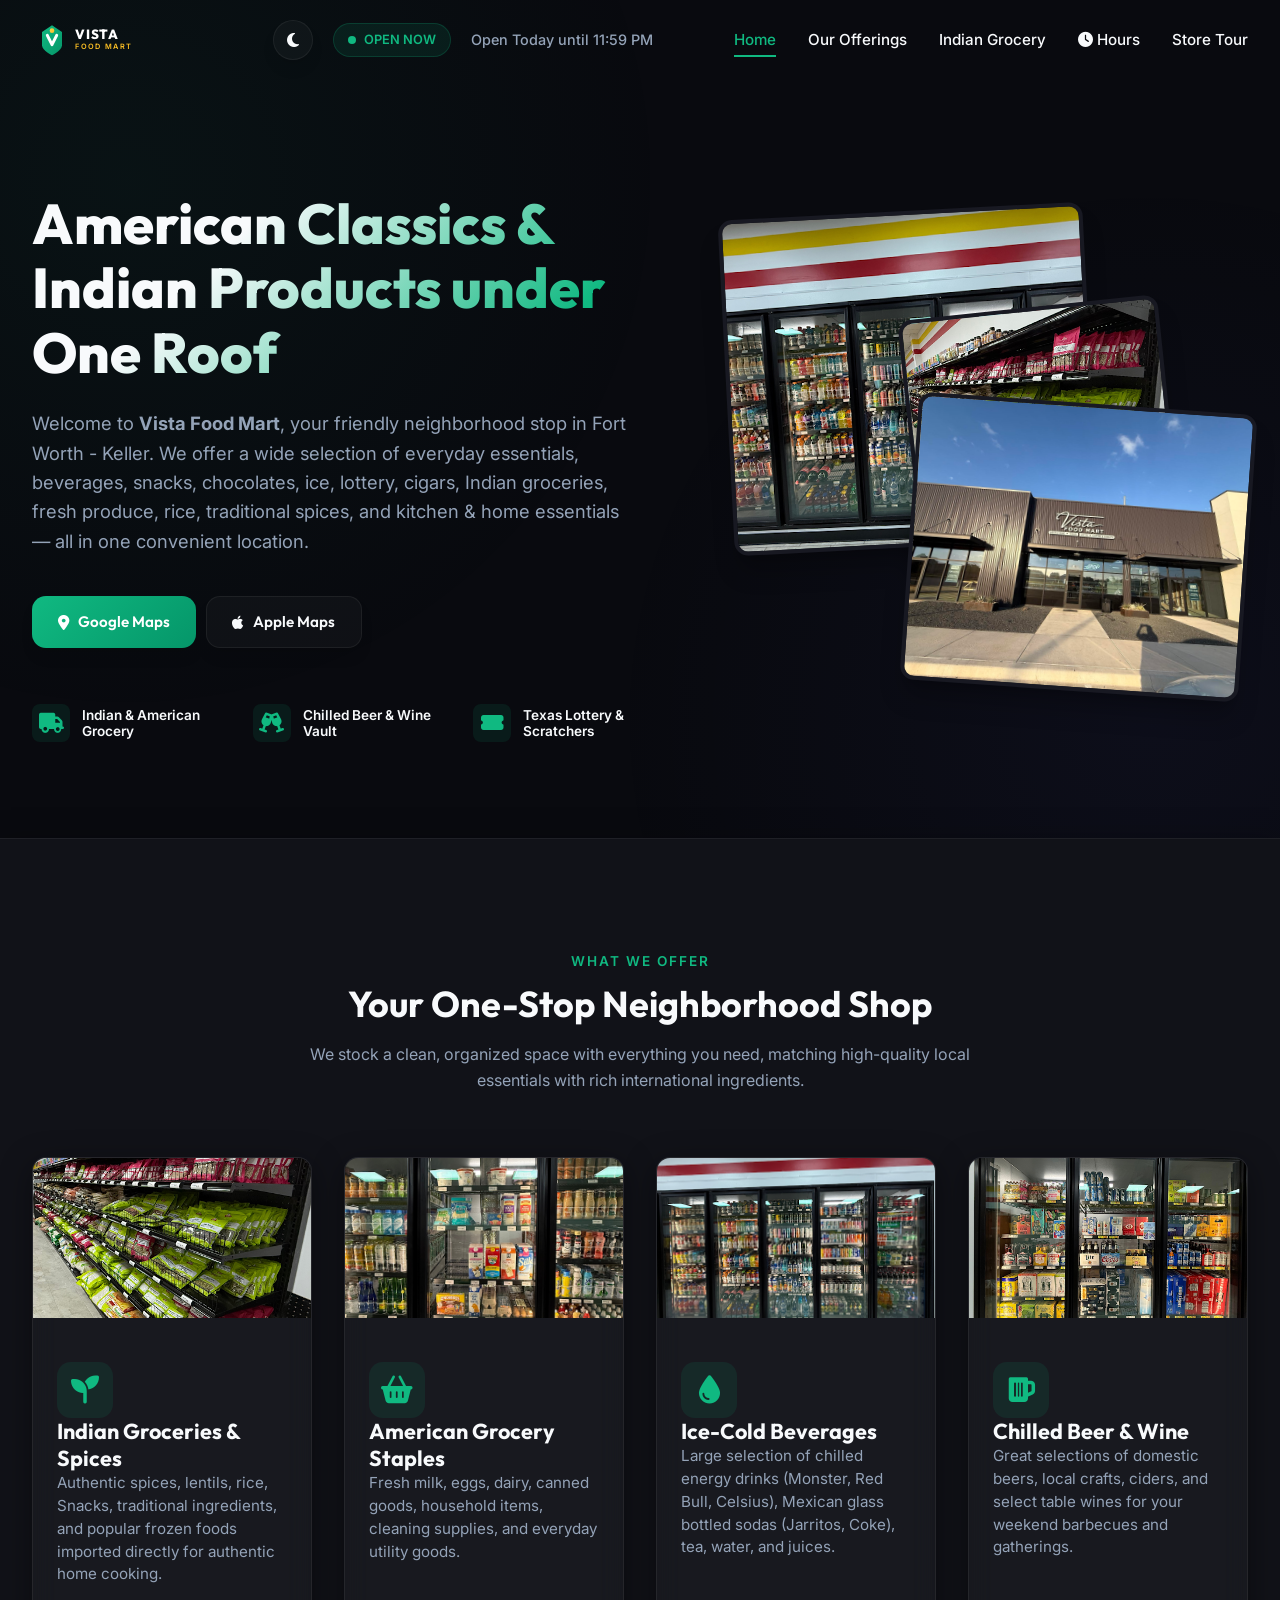
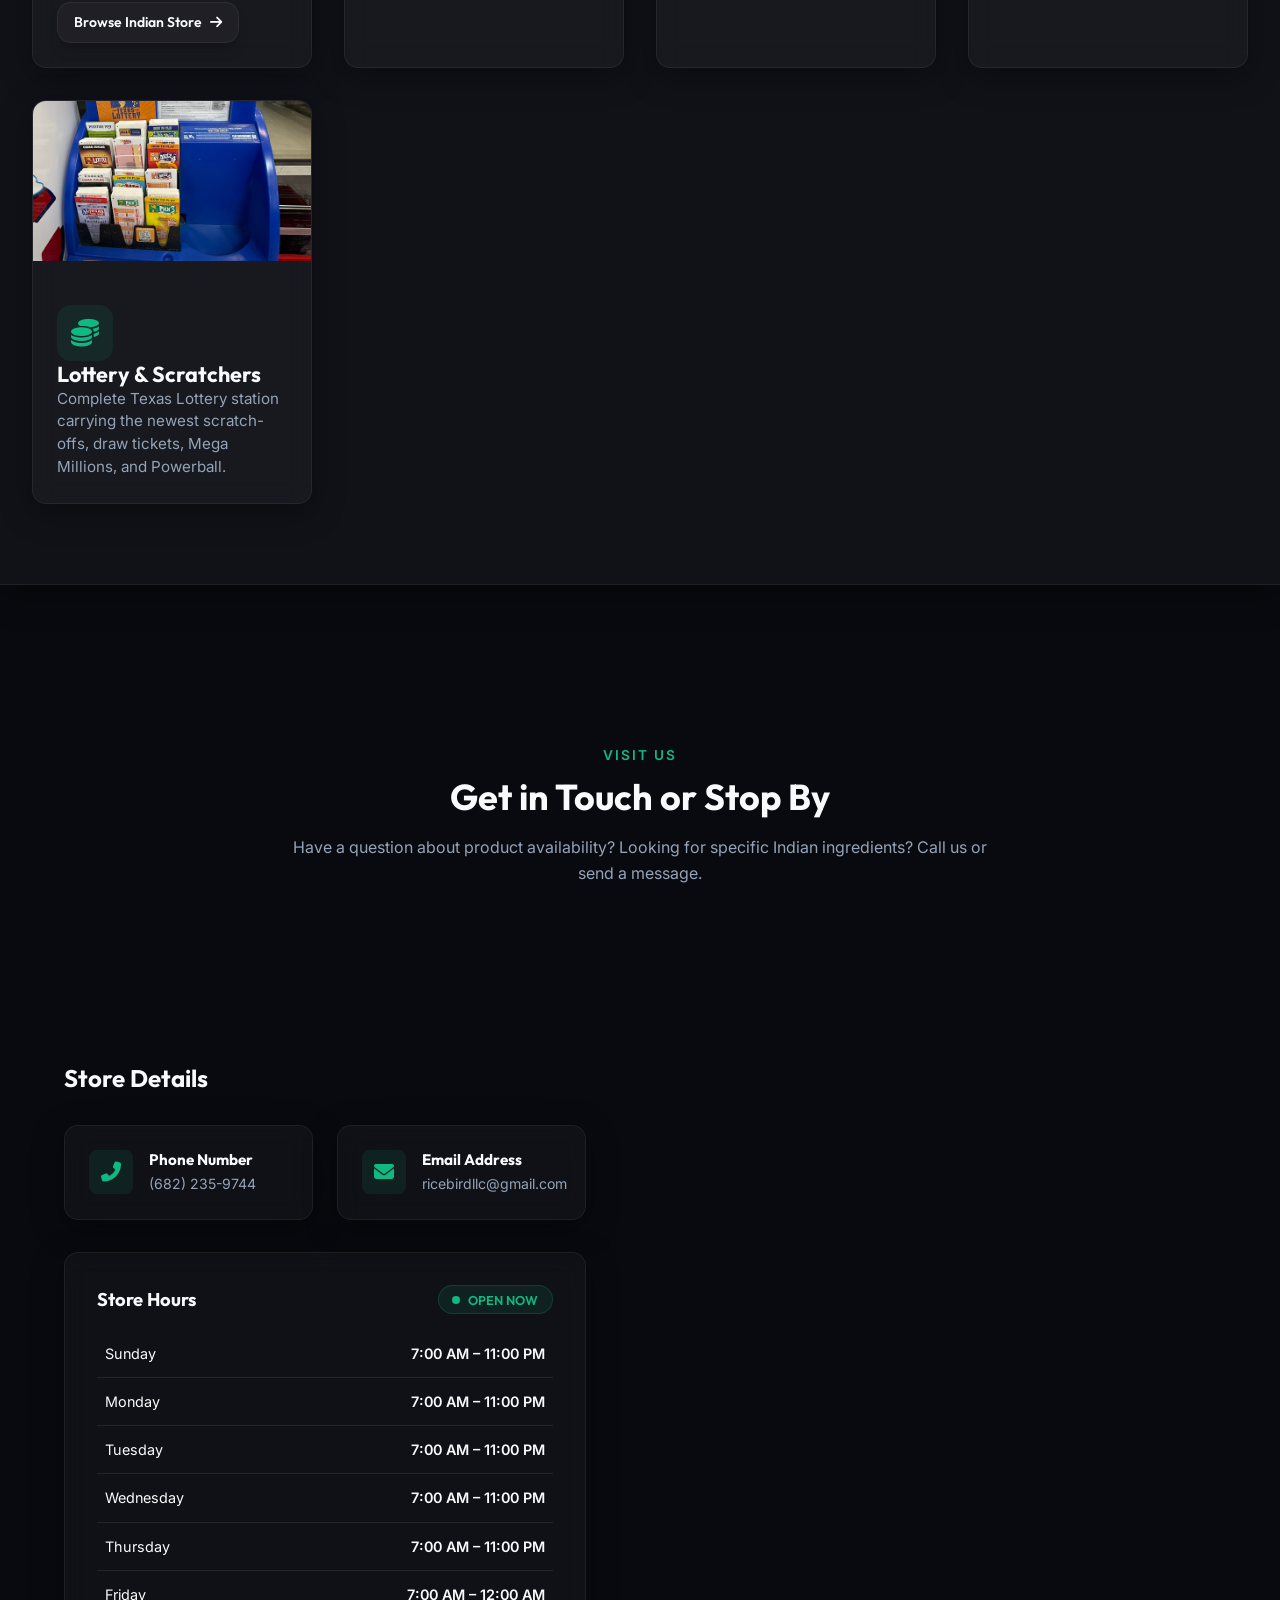
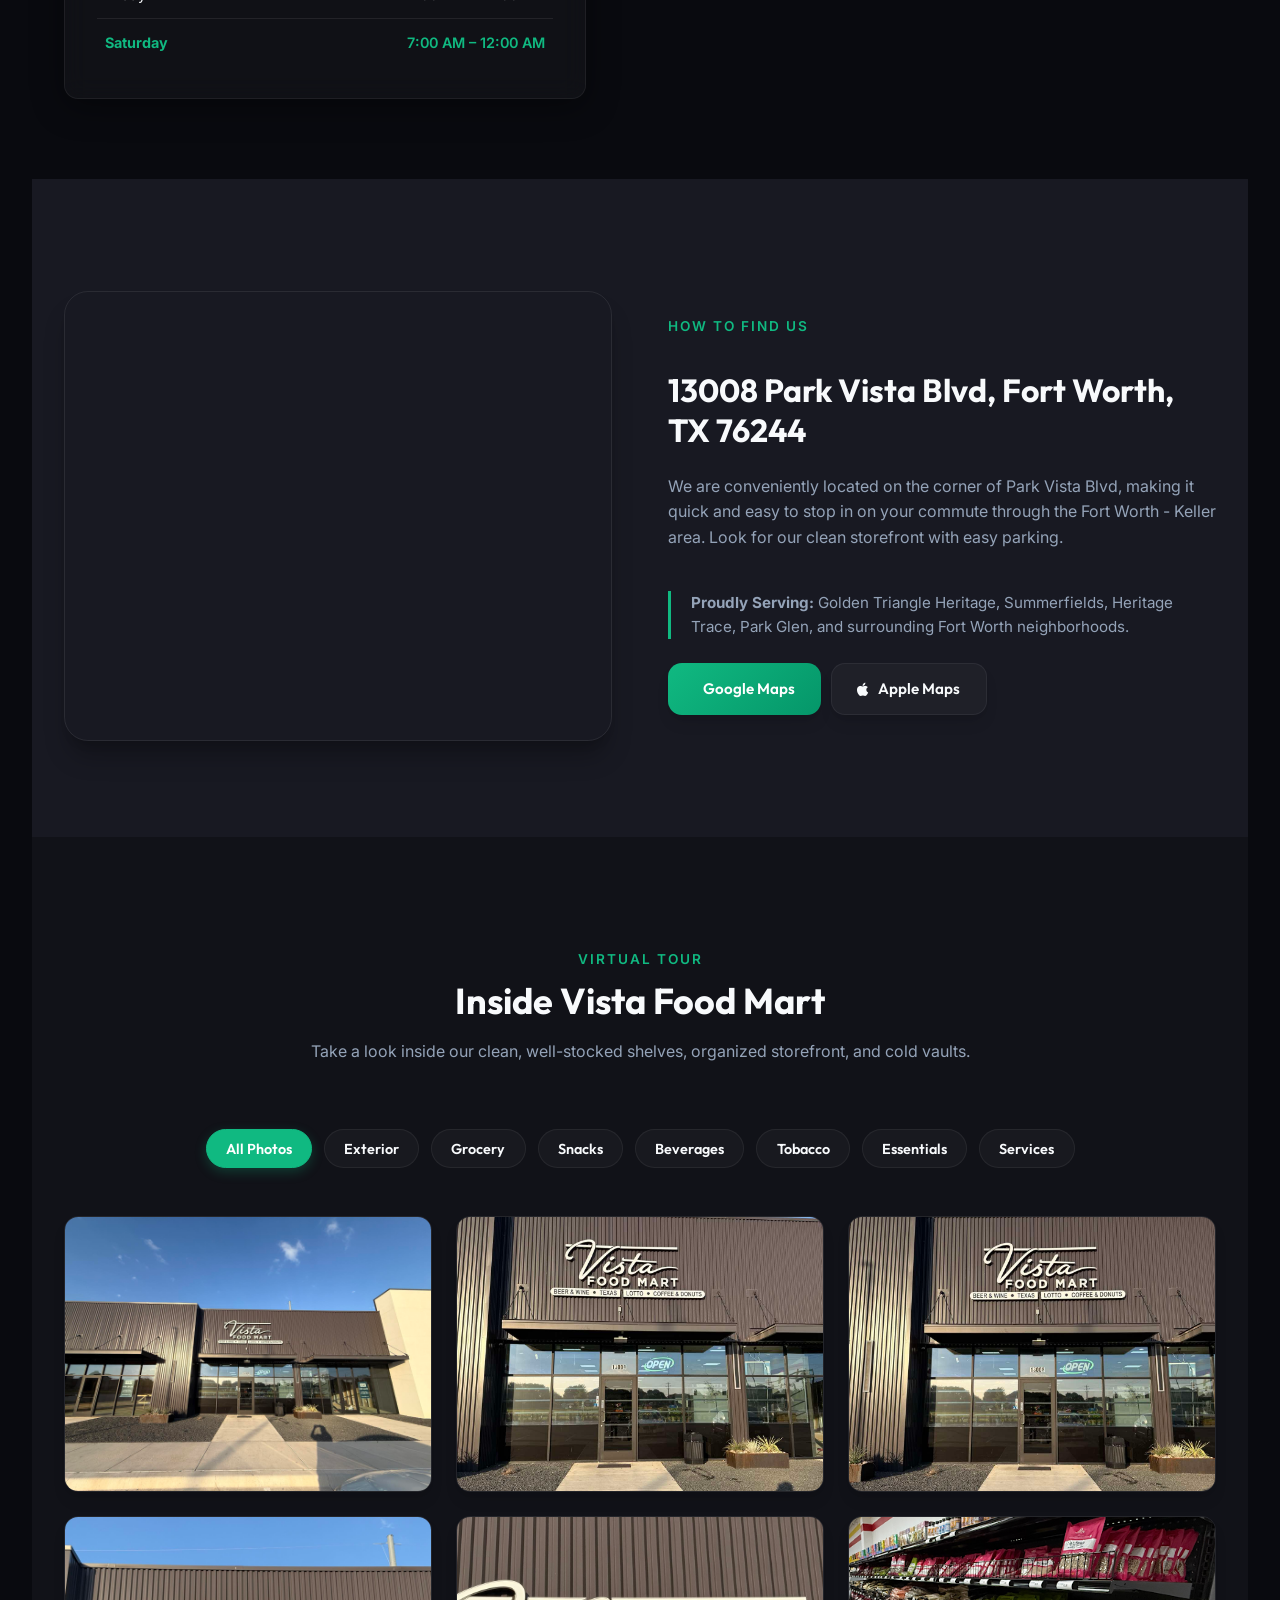
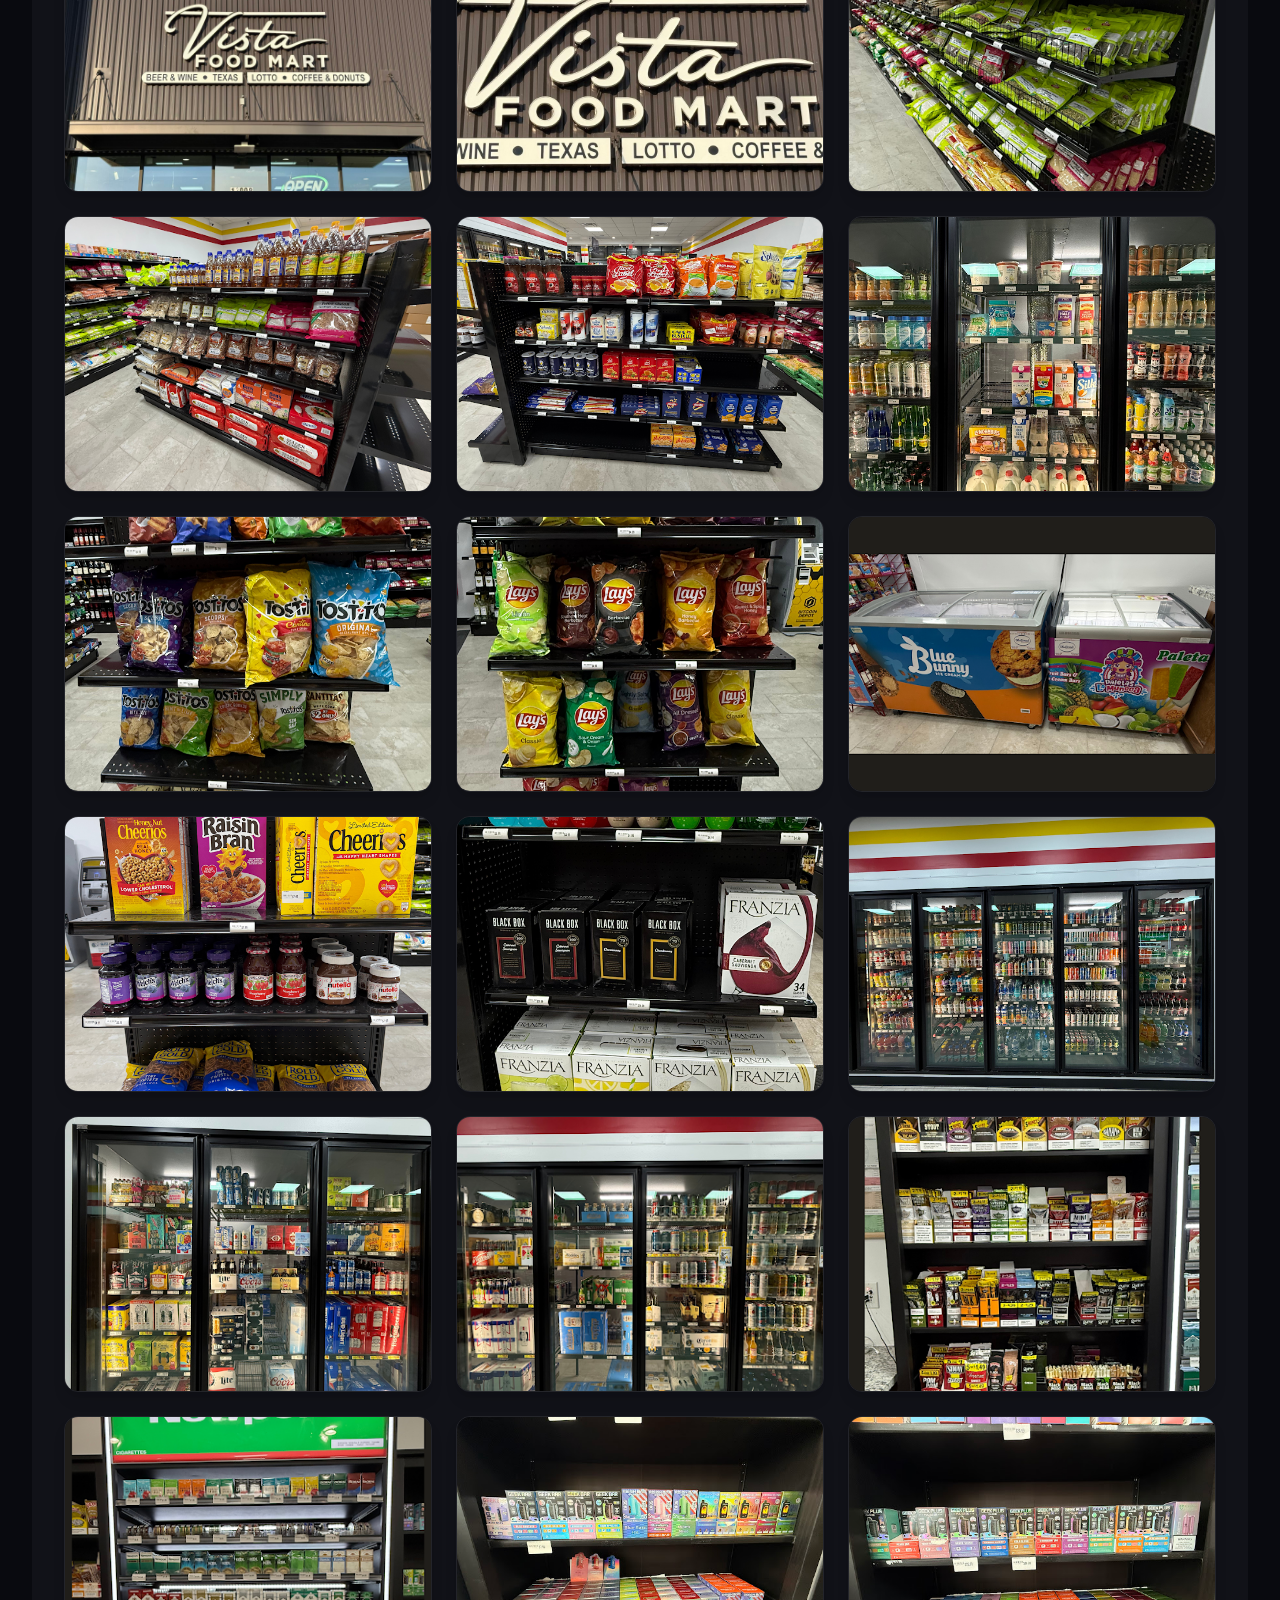
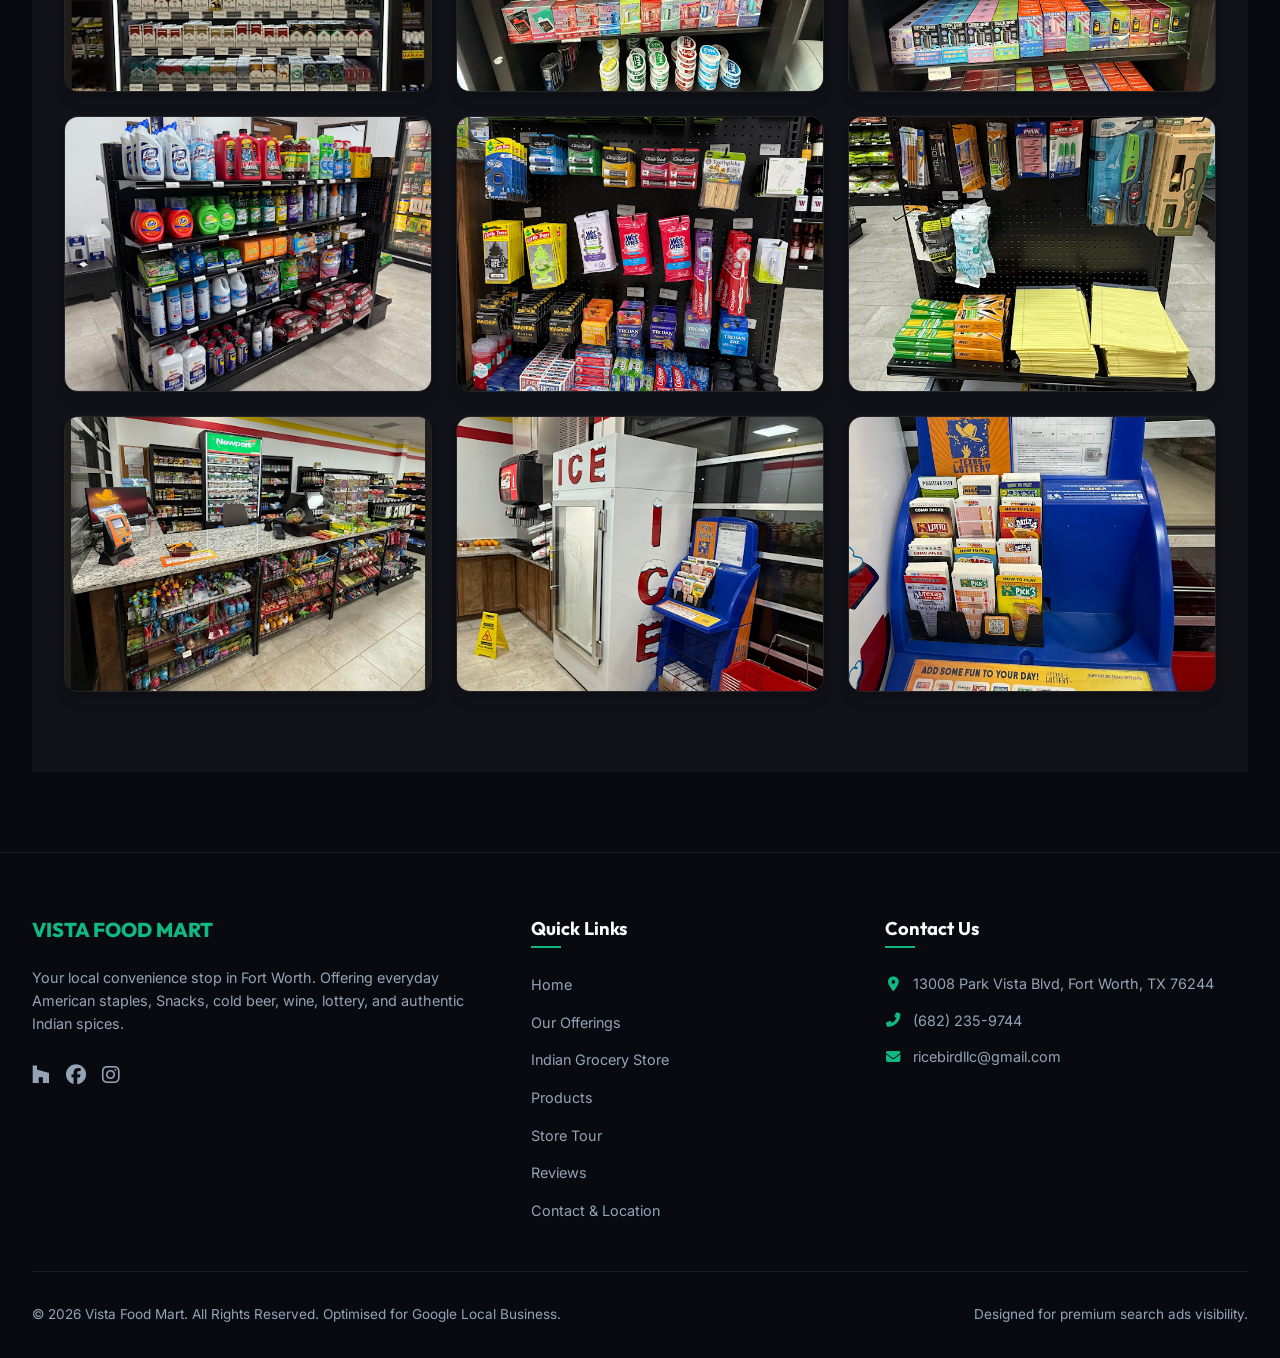
==== index.html @ 0e5d9b44 "done" ====
<!DOCTYPE html>
<html lang="en" data-theme="dark">

<head>
  <meta charset="UTF-8">
  <meta name="viewport" content="width=device-width, initial-scale=1.0">

  <!-- SEO Meta Tags -->
  <title>Vista Food Mart | Indian & American Grocery Store in Fort Worth, TX</title>
  <meta name="description"
    content="Visit Vista Food Mart in Fort Worth-Keller, TX. Your neighborhood convenience store offering Indian spices and groceries, American Snacks, Mexican sodas, chilled beer, wine, Texas lottery, and organic Himalayan Shilajit.">
  <meta name="keywords"
    content="Vista Food Mart, Indian grocery Fort Worth, convenience store Keller TX, Indian spices, craft beer, wine, Texas lottery, Himalayan Shilajit Fort Worth, Snacks, beverages, convenience store Fort Worth">
  <meta name="author" content="Vista Food Mart">
  <link rel="canonical" href="index.html">

  <!-- Open Graph / Facebook -->
  <meta property="og:type" content="website">
  <meta property="og:title" content="Vista Food Mart | Grocery & Convenience Store in Fort Worth, TX">
  <meta property="og:description"
    content="Your neighborhood stop for Indian groceries, American classics, ice-cold beverages, beer, wine, lottery, and hard-to-find items like Shilajit.">
  <meta property="og:image" content="photo/APNQkAEAspDhQIYBh6UIiALBEYwjP7Dibxo8X3mY6kSly129CBUElmHJIjVN.png">
  <meta property="og:url" content="index.html">

  <!-- Twitter -->
  <meta name="twitter:card" content="summary_large_image">
  <meta name="twitter:title" content="Vista Food Mart | Grocery & Convenience Store in Fort Worth">
  <meta name="twitter:description"
    content="Premium local convenience store featuring American staples and authentic Indian groceries.">

  <!-- Favicon -->
  <link rel="icon" type="image/png" href="./photo/logo.jpg">

  <!-- Font Awesome Icons -->
  <link rel="stylesheet" href="https://cdnjs.cloudflare.com/ajax/libs/font-awesome/6.4.0/css/all.min.css">

  <!-- CSS Stylesheet -->
  <link rel="stylesheet" href="style.css">

  <!-- Schema.org JSON-LD for LocalBusiness Local SEO -->
  <script type="application/ld+json">
    {
      "@context": "https://schema.org",
      "@type": "ConvenienceStore",
      "name": "Vista Food Mart",
      "image": "photo/APNQkAEAspDhQIYBh6UIiALBEYwjP7Dibxo8X3mY6kSly129CBUElmHJIjVN.png",
      "@id": "index.html",
      "url": "index.html",
      "telephone": "+16822359744",
      "priceRange": "$$",
      "address": {
        "@type": "PostalAddress",
        "streetAddress": "13008 Park Vista Blvd",
        "addressLocality": "Fort Worth",
        "addressRegion": "TX",
        "postalCode": "76244",
        "addressCountry": "US"
      },
      "geo": {
        "@type": "GeoCoordinates",
        "latitude": 32.934898,
        "longitude": -97.288284
      },
      "openingHoursSpecification": [
        {
          "@type": "OpeningHoursSpecification",
          "dayOfWeek": [
            "Monday",
            "Tuesday",
            "Wednesday",
            "Thursday",
            "Sunday"
          ],
          "opens": "07:00",
          "closes": "23:00"
        }
      ],
      "sameAs": [
        "https://nextdoor.com/pages/vista-food-mart-fort-worth-tx/"
      ]
    }
  </script>

  <!-- Google tag (gtag.js) -->
<script async src="https://www.googletagmanager.com/gtag/js?id=G-W72ZN5SSTB">
</script>
<script>
  window.dataLayer = window.dataLayer || [];
  function gtag(){dataLayer.push(arguments);}
  gtag('js', new Date());

  gtag('config', 'G-W72ZN5SSTB');
</script>
</head>
<!-- Google tag (gtag.js) -->
<script async src="https://www.googletagmanager.com/gtag/js?id=G-W72ZN5SSTB"></script>
<script>
  window.dataLayer = window.dataLayer || [];
  function gtag(){dataLayer.push(arguments);}
  gtag('js', new Date());

  gtag('config', 'G-W72ZN5SSTB');
</script>
<body>

  <!-- Background Animated Gradients -->
  <div class="gradient-bg"></div>

  <!-- Header Section -->
  <header>

  
<div class="nav-container">

  <!-- LOGO (LEFT) -->
  <a href="#" class="logo-wrapper" aria-label="Vista Food Mart Logo">
    <!-- SVG Logo Inlined for color themes and scaling -->
    <svg xmlns="http://www.w3.org/2000/svg" viewBox="0 0 240 60">
      <defs>
        <linearGradient id="navPrimary" x1="0%" y1="0%" x2="100%" y2="100%">
          <stop offset="0%" stop-color="#10b981" />
          <stop offset="100%" stop-color="#059669" />
        </linearGradient>
        <linearGradient id="navGold" x1="0%" y1="0%" x2="100%" y2="100%">
          <stop offset="0%" stop-color="#fcd34d" />
          <stop offset="100%" stop-color="#fbbf24" />
        </linearGradient>
        <style>
          .logo-text-title {
            font-family: 'Outfit', 'Inter', sans-serif;
            font-size: 20px;
            font-weight: 800;
            letter-spacing: 1px;
          }

          .logo-text-sub {
            font-family: 'Inter', sans-serif;
            font-size: 11px;
            font-weight: 600;
            letter-spacing: 2px;
          }

          .theme-dark .logo-text-title {
            fill: #ffffff;
          }

          .theme-light .logo-text-title {
            fill: #0f172a;
          }
        </style>
      </defs>

      <g transform="translate(10, 8)">
        <path d="M5,10 L20,0 L35,10 L35,30 C35,38 20,45 20,45 C20,45 5,38 5,30 Z" fill="url(#navPrimary)" />
        <path d="M13,15 L20,29 L27,15" fill="none" stroke="#ffffff" stroke-width="4.5"
          stroke-linecap="round" stroke-linejoin="round" />
        <circle cx="20" cy="8" r="3.5" fill="url(#navGold)" />
      </g>

      <text x="65" y="28" class="logo-text-title" fill="#ffffff">VISTA</text>
      <text x="65" y="44" class="logo-text-sub" fill="#fbbf24">FOOD MART</text>
    </svg>
  </a>

  <!-- RIGHT SIDE (STATUS + THEME) -->
  <div class="nav-utils">

    <button id="theme-toggle" class="theme-btn" aria-label="Toggle Light/Dark Theme">
      <i class="fas fa-moon moon-icon"></i>
      <i class="fas fa-sun sun-icon"></i>
    </button>

    <!-- LIVE STATUS -->
    <span class="live-status-badge" id="live-status">
      <span class="indicator-dot"></span>Checking...
    </span>

    <!-- OPEN TIME TEXT -->
    <span id="open-time-msg"
      style="font-size: 0.9rem; font-weight: 500; color: var(--text-muted); white-space: nowrap;">
      Open until 11:00 PM
    </span>

  </div>

  <!-- NAV MENU (UNCHANGED) -->
  <ul class="nav-menu" id="nav-menu">
    <li><a href="#hero" class="nav-link active">Home</a></li>
    <li><a href="#services" class="nav-link">Our Offerings</a></li>
    <li><a href="indianstore.html" class="nav-link">Indian Grocery</a></li>
    <li>
      <a href="#hours" class="nav-link">
        <i class="fas fa-clock"></i> Hours
      </a>
    </li>
    <li><a href="#gallery" class="nav-link">Store Tour</a></li>
  </ul>

</div>
    
  </header>

  <!-- Main Content -->
  <main>

    <!-- Hero Section -->
    <section id="hero">
      <div class="hero-content">
        <div class="hero-title-tag">
          <!-- <span class="live-status-badge" id="live-status">
            <span class="indicator-dot"></span>Checking...
          </span> -->

        </div>
        <h1 class="hero-title">American Classics &amp; Indian Products under One Roof</h1>
        <p class="hero-desc">Welcome to <strong>Vista Food Mart</strong>, your friendly neighborhood stop in Fort Worth
          - Keller. We offer a wide selection of everyday essentials, beverages, snacks, chocolates, ice, lottery, cigars, Indian groceries, fresh produce, rice, traditional spices, and kitchen &amp; home essentials — all in one convenient location.</p>

        <!-- Google Ads Conversion Focus CTAs -->
        <!-- <div class="hero-actions"> -->
          <!-- <a href="tel:+16822359744" class="btn btn-primary" aria-label="Call Store Now">
            <i class="fas fa-phone-alt"></i> Call (682) 235-9744
          </a> -->
          <!-- <a href="https://maps.google.com/?q=13008+Park+Vista+Blvd,+Fort+Worth,+TX+76244" target="_blank"
            rel="noopener" class="btn btn-secondary" aria-label="Get Directions on Google Maps">
            <i class="fas fa-map-marker-alt"></i> Get Directions
          </a>
        </div> -->

        <div class="hero-actions">

  <div style="display:flex; gap:10px; white-space:nowrap;">

    <a href="https://maps.google.com/?q=13008+Park+Vista+Blvd,+Fort+Worth,+TX+76244"
       target="_blank"
       rel="noopener"
       class="btn btn-primary"
       aria-label="Get Directions on Google Maps">

      <i class="fas fa-map-marker-alt"></i> Google Maps
    </a>

    <a href="https://maps.apple.com/?address=13008+Park+Vista+Blvd,+Fort+Worth,+TX+76244"
       target="_blank"
       rel="noopener"
       class="btn btn-secondary"
       aria-label="Open in Apple Maps">

      <i class="fab fa-apple"></i> Apple Maps
    </a>

  </div>

</div>

        <!-- Core Fast Info Grid -->
        <div class="hero-features">
          <div class="hero-feat-item">
            <div class="hero-feat-icon"><i class="fas fa-truck"></i></div>
            <div class="hero-feat-text">Indian &amp; American Grocery</div>
          </div>
          <div class="hero-feat-item">
            <div class="hero-feat-icon"><i class="fas fa-glass-cheers"></i></div>
            <div class="hero-feat-text">Chilled Beer &amp; Wine Vault</div>
          </div>
          <div class="hero-feat-item">
            <div class="hero-feat-icon"><i class="fas fa-ticket-alt"></i></div>
            <div class="hero-feat-text">Texas Lottery &amp; Scratchers</div>
          </div>
        </div>
      </div>

      <!-- Hero Interactive Media Collage -->
      <div class="hero-visual">
        <div class="collage-container">
          <div class="collage-photo photo-2">
            <img src="./photo/Exterior/whole building looks from outside.jpg" alt="Vista Food Mart Storefront">
          </div>
          <div class="collage-photo photo-1">
            <img src="./photo/Beverages/cold drinks.png" alt="Cold Beverages Wall inside Vista Food Mart">
          </div>
          <div class="collage-photo photo-3">
            <img src="./photo/Grocery/indian spices.png" alt="Indian Spices Selection inside Vista Food Mart">
          </div>
        </div>
      </div>
    </section>

    <!-- Services / Highlights Section -->
    <section id="services" class="glass-card"
      style="border-radius: 0; border-left: none; border-right: none; margin-bottom: 3rem;">
      <div class="section-header">
        <span class="section-subtitle">What We Offer</span>
        <h2 class="section-title">Your One-Stop Neighborhood Shop</h2>
        <p class="section-desc">We stock a clean, organized space with everything you need, matching high-quality local
          essentials with rich international ingredients.</p>
      </div>

      <div class="services-grid">
        <!-- Indian Groceries -->
        <div class="service-card glass-card" style="overflow: hidden; padding: 0;">
          <img src="./photo/Grocery/indian spices.png" alt="Indian Groceries & Spices" style="width: 100%; height: 160px; object-fit: cover;">
          <div style="padding: 1.5rem;">
            <div class="service-icon"><i class="fas fa-seedling"></i></div>
            <h3 class="service-title">Indian Groceries &amp; Spices</h3>
            <p class="service-desc">Authentic spices, lentils, rice, Snacks, traditional ingredients, and popular frozen
              foods imported directly for authentic home cooking.</p>
            <a href="indianstore.html" class="btn btn-secondary" style="margin-top: 1rem; display: inline-flex; align-items: center; gap: 0.5rem; width: fit-content; padding: 0.5rem 1rem; font-size: 0.875rem;">Browse Indian Store <i class="fas fa-arrow-right"></i></a>
          </div>
        </div>

        <div class="service-card glass-card" style="overflow: hidden; padding: 0;">
          <img src="./photo/Grocery/milk eggs.png" alt="American Grocery Staples" style="width: 100%; height: 160px; object-fit: cover;">
          <div style="padding: 1.5rem;">
            <div class="service-icon"><i class="fas fa-shopping-basket"></i></div>
            <h3 class="service-title">American Grocery Staples</h3>
            <p class="service-desc">Fresh milk, eggs, dairy, canned goods, household items, cleaning supplies, and
              everyday utility goods.</p>
          </div>
        </div>

        <!-- Refreshing Drinks -->
        <div class="service-card glass-card" style="overflow: hidden; padding: 0;">
          <img src="./photo/Beverages/cold drinks.png" alt="Ice-Cold Beverages" style="width: 100%; height: 160px; object-fit: cover;">
          <div style="padding: 1.5rem;">
            <div class="service-icon"><i class="fas fa-tint"></i></div>
            <h3 class="service-title">Ice-Cold Beverages</h3>
            <p class="service-desc">Large selection of chilled energy drinks (Monster, Red Bull, Celsius), Mexican glass
              bottled sodas (Jarritos, Coke), tea, water, and juices.</p>
          </div>
        </div>

        <!-- Beer & Wine -->
        <div class="service-card glass-card" style="overflow: hidden; padding: 0;">
          <img src="./photo/Beverages/hard drinks.png" alt="Chilled Beer & Wine" style="width: 100%; height: 160px; object-fit: cover;">
          <div style="padding: 1.5rem;">
            <div class="service-icon"><i class="fas fa-beer"></i></div>
            <h3 class="service-title">Chilled Beer &amp; Wine</h3>
            <p class="service-desc">Great selections of domestic beers, local crafts, ciders, and select table wines for
              your weekend barbecues and gatherings.</p>
          </div>
        </div>

        <!-- Lottery -->
        <div class="service-card glass-card" style="overflow: hidden; padding: 0;">
          <img src="./photo/Services/lotto.png" alt="Lottery & Scratchers" style="width: 100%; height: 160px; object-fit: cover;">
          <div style="padding: 1.5rem;">
            <div class="service-icon"><i class="fas fa-coins"></i></div>
            <h3 class="service-title">Lottery &amp; Scratchers</h3>
            <p class="service-desc">Complete Texas Lottery station carrying the newest scratch-offs, draw tickets, Mega
              Millions, and Powerball.</p>
          </div>
        </div>

      </div>
    </section>

    <!-- Product Catalog Section -->
    <!-- <section id="catalog">
      <div class="section-header">
        <span class="section-subtitle">Featured Catalog</span>
        <h2 class="section-title">Explore Our Top Products</h2>
        <p class="section-desc">Filter through some of our most popular and unique in-store items. Stop by today to
          browse our full selection!</p>
      </div>

      <div class="catalog-filter-bar">
        <button class="filter-btn active" data-filter="all">All Products</button>
        <button class="filter-btn" data-filter="Snacks">Snacks</button>
        <button class="filter-btn" data-filter="beverages">Beverages</button>
        <button class="filter-btn" data-filter="tobacco">Tobacco</button>
        <button class="filter-btn" data-filter="services">Services</button>
        <button class="filter-btn" data-filter="essentials">Essentials</button>
        <button class="filter-btn" data-filter="grocery">Grocery</button>
        <button class="filter-btn" data-filter="exterior">Exterior</button>
      </div>

      <div class="catalog-grid" id="catalog-grid"></div>
    </section> -->



    <!-- Customer Reviews / Testimonials Section -->
    <!-- <section id="reviews">
      <div class="section-header">
        <span class="section-subtitle">Customer Love</span>
        <h2 class="section-title">What the Neighborhood Says</h2>
        <p class="section-desc">Don't take our word for it. Read what your neighbors in Fort Worth and Keller love about
          shopping here.</p>
      </div>

      <div class="reviews-container">
        <div class="reviews-track" id="reviews-track"></div>

        <div class="reviews-nav" id="reviews-dots"></div>
      </div>
    </section> -->

    <!-- Find Us / Hours / Contact Section -->
    <section id="contact">
      <div class="section-header">
        <span class="section-subtitle">Visit Us</span>
        <h2 class="section-title">Get in Touch or Stop By</h2>
        <p class="section-desc">Have a question about product availability? Looking for specific Indian ingredients?
          Call us or send a message.</p>
      </div>
  <section id="hours">

      <div class="contact-grid">
        <!-- Contact Card and Hours -->
        <div class="contact-info-col">
          <h3 style="font-size: 1.5rem; font-family: var(--font-title);">Store Details</h3>

          <div class="contact-info-cards">
            <!-- Call Card -->
            <div class="info-small-card glass-card">
              <div class="info-small-icon"><i class="fas fa-phone-alt"></i></div>
              <div class="info-small-text">
                <h4>Phone Number</h4>
                <p><a href="tel:+16822359744">(682) 235-9744</a></p>
              </div>
            </div>

            <!-- Email Card -->
            <div class="info-small-card glass-card">
              <div class="info-small-icon"><i class="fas fa-envelope"></i></div>
              <div class="info-small-text">
                <h4>Email Address</h4>
                <p><a href="mailto:ricebirdllc@gmail.com">ricebirdllc@gmail.com</a></p>
              </div>
            </div>
          </div>
          <!-- Opening Hours Table -->
          <div class="glass-card" style="padding: 2rem;">
            <h4
              style="font-family: var(--font-title); font-size: 1.15rem; margin-bottom: 1rem; display: flex; align-items: center; justify-content: space-between;">
              <span>Store Hours</span>
              <span class="live-status-badge"></span>
            </h4>
            <table class="store-hours-table">
              <tr>
                <td>Sunday</td>
                <td>7:00 AM – 11:00 PM</td>
              </tr>
              <tr>
                <td>Monday</td>
                <td>7:00 AM – 11:00 PM</td>
              </tr>
              <tr>
                <td>Tuesday</td>
                <td>7:00 AM – 11:00 PM</td>
              </tr>
              <tr>
                <td>Wednesday</td>
                <td>7:00 AM – 11:00 PM</td>
              </tr>
              <tr>
                <td>Thursday</td>
                <td>7:00 AM – 11:00 PM</td>
              </tr>
              <tr>
                <td>Friday</td>
                <td>7:00 AM – 12:00 AM</td>
              </tr>
              <tr>
                <td>Saturday</td>
                <td>7:00 AM – 12:00 AM</td>
              </tr>
            </table>
          </div>
        </div>


      </div>
    </section>

    <!-- Location Map Section -->
    <section id="location">
      <div class="location-container">
        <!-- Interactive Google Map Frame -->
        <div class="location-map-frame">

          <iframe
            src="https://www.google.com/maps/embed?pb=!1m18!1m12!1m3!1d3347.494614909752!2d-97.26650042453193!3d32.96435007358602!2m3!1f0!2f0!3f0!3m2!1i1024!2i768!4f13.1!3m3!1m2!1s0x864dd1aaaf72c03d%3A0x314644034b810105!2sVISTA%20FOOD%20MART!5e0!3m2!1sen!2sus!4v1780545275352!5m2!1sen!2sus"
            width="600" height="450" style="border:0;" allowfullscreen="" loading="lazy"
            referrerpolicy="no-referrer-when-downgrade"></iframe>

        </div>

        <!-- Location Details Text -->
        <div class="location-details">
          <span class="section-subtitle">How to Find Us</span>
          <h2 style="font-size: 2rem; font-family: var(--font-title);">13008 Park Vista Blvd, Fort Worth, TX 76244</h2>
          <p style="color: var(--text-muted);">We are conveniently located on the corner of Park Vista Blvd, making it
            quick and easy to stop in on your commute through the Fort Worth - Keller area. Look for our clean
            storefront with easy parking.</p>

          <div class="neighborhood-highlight">
            <p><strong>Proudly Serving:</strong> Golden Triangle Heritage, Summerfields, Heritage Trace, Park Glen, and
              surrounding Fort Worth neighborhoods.</p>
          </div>





          <div style="display:flex; gap:10px; white-space:nowrap;">

            <a href="https://maps.app.goo.gl/hKxqBtkpwoDKvfXY8" target="_blank" rel="noopener" class="btn btn-primary">
              <i class="fas fa-navigation"></i> Google Maps
            </a>

            <a href="https://maps.apple.com/?address=13008+Park+Vista+Blvd,+Fort+Worth,+TX+76244" target="_blank"
              rel="noopener" class="btn btn-secondary">
              <i class="fab fa-apple"></i> Apple Maps
            </a>

          </div>
        </div>
      </div>
    </section>

        <section id="gallery">
      <div class="section-header">
        <span class="section-subtitle">Virtual Tour</span>
        <h2 class="section-title">Inside Vista Food Mart</h2>
        <p class="section-desc">Take a look inside our clean, well-stocked shelves, organized storefront, and cold
          vaults.</p>
      </div>

      <div class="gallery-filter-bar">
        <button class="gallery-filter-btn active" data-filter="all">All Photos</button>
        <button class="gallery-filter-btn" data-filter="exterior">Exterior</button>
        <button class="gallery-filter-btn" data-filter="grocery">Grocery</button>
        <button class="gallery-filter-btn" data-filter="Snacks">Snacks</button>
        <button class="gallery-filter-btn" data-filter="beverages">Beverages</button>
        <button class="gallery-filter-btn" data-filter="tobacco">Tobacco</button>
        <button class="gallery-filter-btn" data-filter="essentials">Essentials</button>
        <button class="gallery-filter-btn" data-filter="services">Services</button>
      </div>

      <!-- Photo Grid -->
      <div class="gallery-grid" id="gallery-grid">
        <!-- Exterior Photos (5) -->
        <div class="gallery-item" data-category="exterior">
          <img src="./photo/Exterior/whole building looks from outside.jpg" alt="Vista Food Mart Storefront Exterior">
          <div class="gallery-overlay">
            <span class="gallery-tag">Exterior</span>
            <h4 class="gallery-title">Storefront Exterior View</h4>
          </div>
        </div>

        <div class="gallery-item" data-category="exterior">
          <img src="./photo/Exterior/building outside.jpg" alt="Store Entrance & Front">
          <div class="gallery-overlay">
            <span class="gallery-tag">Exterior</span>
            <h4 class="gallery-title">Building Front &amp; Entrance</h4>
          </div>
        </div>

        <div class="gallery-item" data-category="exterior">
          <img src="./photo/Exterior/buildong look.jpg" alt="Exterior View & Parking">
          <div class="gallery-overlay">
            <span class="gallery-tag">Exterior</span>
            <h4 class="gallery-title">Exterior View &amp; Parking</h4>
          </div>
        </div>

        <div class="gallery-item" data-category="exterior">
          <img src="./photo/Exterior/big logo.jpg" alt="Store Signboard Logo">
          <div class="gallery-overlay">
            <span class="gallery-tag">Exterior</span>
            <h4 class="gallery-title">Storefront Signboard</h4>
          </div>
        </div>

        <div class="gallery-item" data-category="exterior">
          <img src="./photo/logo.jpg" alt="Vista Food Mart Logo">
          <div class="gallery-overlay">
            <span class="gallery-tag">Exterior</span>
            <h4 class="gallery-title">Vista Food Mart Logo</h4>
          </div>
        </div>

        <!-- Grocery Photos (4) -->
        <div class="gallery-item" data-category="grocery">
          <img src="./photo/Grocery/indian spices.png" alt="Indian Spices Selection">
          <div class="gallery-overlay">
            <span class="gallery-tag">Grocery</span>
            <h4 class="gallery-title">Authentic Indian Spices</h4>
          </div>
        </div>

        <div class="gallery-item" data-category="grocery">
          <img src="./photo/Grocery/indian oil rice.png" alt="Basmati Rice & Cooking Oils">
          <div class="gallery-overlay">
            <span class="gallery-tag">Grocery</span>
            <h4 class="gallery-title">Basmati Rice &amp; Oils</h4>
          </div>
        </div>

        <div class="gallery-item" data-category="grocery">
          <img src="./photo/Grocery/kitchen.png" alt="Kitchen Utensils & Cookware">
          <div class="gallery-overlay">
            <span class="gallery-tag">Grocery</span>
            <h4 class="gallery-title">Kitchen Utensils &amp; Cookware</h4>
          </div>
        </div>

        <div class="gallery-item" data-category="grocery">
          <img src="./photo/Grocery/milk eggs.png" alt="Fresh Milk, Eggs & Dairy">
          <div class="gallery-overlay">
            <span class="gallery-tag">Grocery</span>
            <h4 class="gallery-title">Fresh Milk, Eggs &amp; Dairy</h4>
          </div>
        </div>

        <!-- Snacks Photos (4) -->
        <div class="gallery-item" data-category="Snacks">
          <img src="./photo/Snacks/big chips.png" alt="Chips & Snacks Variety">
          <div class="gallery-overlay">
            <span class="gallery-tag">Snacks</span>
            <h4 class="gallery-title">Snack Chips Aisles</h4>
          </div>
        </div>

        <div class="gallery-item" data-category="Snacks">
          <img src="./photo/Snacks/chips big.png" alt="Assorted Snack Chips Display">
          <div class="gallery-overlay">
            <span class="gallery-tag">Snacks</span>
            <h4 class="gallery-title">Assorted Snack Display</h4>
          </div>
        </div>

        <div class="gallery-item" data-category="Snacks">
          <img src="./photo/Snacks/ice cream.png" alt="Ice Cream & Frozen Treats">
          <div class="gallery-overlay">
            <span class="gallery-tag">Snacks</span>
            <h4 class="gallery-title">Ice Cream &amp; Frozen Treats</h4>
          </div>
        </div>

        <div class="gallery-item" data-category="Snacks">
          <img src="./photo/Snacks/jams.png" alt="Pickles, Jams & Preserves">
          <div class="gallery-overlay">
            <span class="gallery-tag">Snacks</span>
            <h4 class="gallery-title">Pickles, Jams &amp; Spreads</h4>
          </div>
        </div>

        <!-- Beverages Photos (4) -->
        <div class="gallery-item" data-category="beverages">
          <img src="./photo/Beverages/buzzball.png" alt="BuzzBallz Cocktails">
          <div class="gallery-overlay">
            <span class="gallery-tag">Beverages</span>
            <h4 class="gallery-title">BuzzBallz &amp; Cocktails</h4>
          </div>
        </div>

        <div class="gallery-item" data-category="beverages">
          <img src="./photo/Beverages/cold drinks.png" alt="Cold Drinks & Energy Drinks Wall">
          <div class="gallery-overlay">
            <span class="gallery-tag">Beverages</span>
            <h4 class="gallery-title">Ice Cold Sodas &amp; Energy Drinks</h4>
          </div>
        </div>

        <div class="gallery-item" data-category="beverages">
          <img src="./photo/Beverages/hard drinks.png" alt="Craft Beers & Hard Beverages">
          <div class="gallery-overlay">
            <span class="gallery-tag">Beverages</span>
            <h4 class="gallery-title">Chilled Beers &amp; Craft Drinks</h4>
          </div>
        </div>

        <div class="gallery-item" data-category="beverages">
          <img src="./photo/Beverages/hard2.png" alt="Beer Vault Selection">
          <div class="gallery-overlay">
            <span class="gallery-tag">Beverages</span>
            <h4 class="gallery-title">Premium Chilled Beer Vault</h4>
          </div>
        </div>

        <!-- Tobacco & Vape Photos (4) -->
        <div class="gallery-item" data-category="tobacco">
          <img src="./photo/Tobacco/cigerellos.png" alt="Cigarillos & Tobacco Products">
          <div class="gallery-overlay">
            <span class="gallery-tag">Tobacco</span>
            <h4 class="gallery-title">Cigarillos &amp; Wraps</h4>
          </div>
        </div>

        <div class="gallery-item" data-category="tobacco">
          <img src="./photo/Tobacco/cigratte.png" alt="Cigarette Selection Wall">
          <div class="gallery-overlay">
            <span class="gallery-tag">Tobacco</span>
            <h4 class="gallery-title">Cigarette Wall Selection</h4>
          </div>
        </div>

        <div class="gallery-item" data-category="tobacco">
          <img src="./photo/Tobacco/vape.jpeg" alt="Vapes & Disposable E-Cigarettes">
          <div class="gallery-overlay">
            <span class="gallery-tag">Tobacco</span>
            <h4 class="gallery-title">Vape &amp; E-Cigarettes</h4>
          </div>
        </div>

        <div class="gallery-item" data-category="tobacco">
          <img src="./photo/Tobacco/vape3.jpeg" alt="Vape Accessories & Flavors">
          <div class="gallery-overlay">
            <span class="gallery-tag">Tobacco</span>
            <h4 class="gallery-title">Vape Devices &amp; Pods</h4>
          </div>
        </div>

        <!-- Essentials Photos (3) -->
        <div class="gallery-item" data-category="essentials">
          <img src="./photo/Essentials/house items.png" alt="Household Items & Cleaning Supplies">
          <div class="gallery-overlay">
            <span class="gallery-tag">Essentials</span>
            <h4 class="gallery-title">Household Cleaning &amp; Goods</h4>
          </div>
        </div>

        <div class="gallery-item" data-category="essentials">
          <img src="./photo/Essentials/miscellanoeous.png" alt="Everyday Convenience Essentials">
          <div class="gallery-overlay">
            <span class="gallery-tag">Essentials</span>
            <h4 class="gallery-title">Daily Convenience Items</h4>
          </div>
        </div>

        <div class="gallery-item" data-category="essentials">
          <img src="./photo/Essentials/stationary battery.png" alt="Stationery & Batteries">
          <div class="gallery-overlay">
            <span class="gallery-tag">Essentials</span>
            <h4 class="gallery-title">Batteries &amp; Stationery</h4>
          </div>
        </div>

        <!-- Services Photos (3) -->
        <div class="gallery-item" data-category="services">
          <img src="./photo/Services/counter.png" alt="Checkout Counter & Station">
          <div class="gallery-overlay">
            <span class="gallery-tag">Services</span>
            <h4 class="gallery-title">Checkout Counter</h4>
          </div>
        </div>

        <div class="gallery-item" data-category="services">
          <img src="./photo/Services/Ice machine.png" alt="Ice Machine & Bagged Ice">
          <div class="gallery-overlay">
            <span class="gallery-tag">Services</span>
            <h4 class="gallery-title">Ice Machine Service</h4>
          </div>
        </div>

        <div class="gallery-item" data-category="services">
          <img src="./photo/Services/lotto.png" alt="Texas Lottery & Scratchers Station">
          <div class="gallery-overlay">
            <span class="gallery-tag">Services</span>
            <h4 class="gallery-title">Texas Lottery &amp; Scratchers</h4>
          </div>
        </div>
      </div>

      <!-- Simple Filter & Lightbox Interactive Script for index.html Gallery -->
      <script>
        document.addEventListener('DOMContentLoaded', () => {
          const filterBtns = document.querySelectorAll('.gallery-filter-btn');
          const galleryItems = document.querySelectorAll('.gallery-item');
          const lightbox = document.getElementById('lightbox');
          const lightboxImg = lightbox ? lightbox.querySelector('.lightbox-img') : null;
          const lightboxCaption = lightbox ? lightbox.querySelector('.lightbox-caption') : null;
          const lightboxClose = lightbox ? lightbox.querySelector('.lightbox-close') : null;
          const lightboxPrev = lightbox ? lightbox.querySelector('.lightbox-prev') : null;
          const lightboxNext = lightbox ? lightbox.querySelector('.lightbox-next') : null;
          let currentImgIndex = 0;
          let visibleItems = Array.from(galleryItems);

          // Filtering
          filterBtns.forEach(btn => {
            btn.addEventListener('click', () => {
              filterBtns.forEach(b => b.classList.remove('active'));
              btn.classList.add('active');

              const filter = btn.getAttribute('data-filter');
              visibleItems = [];

              galleryItems.forEach(item => {
                const category = item.getAttribute('data-category');
                if (filter === 'all' || category === filter) {
                  item.style.display = 'block';
                  visibleItems.push(item);
                } else {
                  item.style.display = 'none';
                }
              });
            });
          });

          // Lightbox Click Handler
          galleryItems.forEach((item) => {
            item.addEventListener('click', () => {
              const img = item.querySelector('img');
              const title = item.querySelector('.gallery-title');
              if (img && lightbox && lightboxImg) {
                currentImgIndex = visibleItems.indexOf(item);
                lightboxImg.src = img.src;
                lightboxImg.alt = img.alt || '';
                if (lightboxCaption) lightboxCaption.textContent = title ? title.textContent : img.alt;
                lightbox.classList.add('active');
              }
            });
          });

          function showLightboxIndex(idx) {
            if (!visibleItems.length) return;
            if (idx < 0) idx = visibleItems.length - 1;
            if (idx >= visibleItems.length) idx = 0;
            currentImgIndex = idx;
            const item = visibleItems[currentImgIndex];
            const img = item.querySelector('img');
            const title = item.querySelector('.gallery-title');
            if (img && lightboxImg) {
              lightboxImg.src = img.src;
              lightboxImg.alt = img.alt || '';
              if (lightboxCaption) lightboxCaption.textContent = title ? title.textContent : img.alt;
            }
          }

          if (lightboxClose) lightboxClose.addEventListener('click', () => lightbox.classList.remove('active'));
          if (lightboxPrev) lightboxPrev.addEventListener('click', () => showLightboxIndex(currentImgIndex - 1));
          if (lightboxNext) lightboxNext.addEventListener('click', () => showLightboxIndex(currentImgIndex + 1));
          if (lightbox) {
            lightbox.addEventListener('click', (e) => {
              if (e.target === lightbox) lightbox.classList.remove('active');
            });
          }
        });
      </script>
    </section>

    <!-- Lightbox Modal -->
    <div id="lightbox" class="lightbox">
      <button class="lightbox-close" aria-label="Close lightbox">&times;</button>
      <button class="lightbox-nav lightbox-prev" aria-label="Previous image">&#10094;</button>
      <div class="lightbox-content">
        <img class="lightbox-img" src="./photo/ice cream.png" alt="">
        <p class="lightbox-caption"></p>
      </div>
      <button class="lightbox-nav lightbox-next" aria-label="Next image">&#10095;</button>
    </div>

  </main>

  <!-- Footer Section -->
  <footer>
    <div class="footer-container">
      <!-- Col 1: Brand -->
      <div class="footer-col">
        <h4 style="font-family: var(--font-title); font-size: 1.25rem; font-weight: 800; color: var(--primary);">VISTA
          FOOD MART</h4>
        <p style="color: var(--text-muted); font-size: 0.9rem;">Your local convenience stop in Fort Worth. Offering
          everyday American staples, Snacks, cold beer, wine, lottery, and authentic Indian spices.</p>
        <div style="display: flex; gap: 1rem; font-size: 1.25rem; color: var(--text-muted);">
          <a href="https://nextdoor.com/pages/vista-food-mart-fort-worth-tx/" target="_blank" rel="noopener"
            aria-label="Nextdoor"><i class="fab fa-houzz"></i></a>
          <a href="#" aria-label="Facebook"><i class="fab fa-facebook"></i></a>
          <a href="#" aria-label="Instagram"><i class="fab fa-instagram"></i></a>
        </div>
      </div>

      <!-- Col 2: Navigation Links -->
      <div class="footer-col">
        <h3>Quick Links</h3>
        <ul class="footer-links">
          <li><a href="#hero">Home</a></li>
          <li><a href="#services">Our Offerings</a></li>
          <li><a href="indianstore.html">Indian Grocery Store</a></li>
          <li><a href="#catalog">Products</a></li>
          <li><a href="#gallery">Store Tour</a></li>
          <li><a href="#reviews">Reviews</a></li>
          <li><a href="#contact">Contact &amp; Location</a></li>
        </ul>
      </div>

      <!-- Col 3: Contact Info -->
      <div class="footer-col">
        <h3>Contact Us</h3>
        <div class="footer-contact-info">
          <div class="footer-contact-item">
            <i class="fas fa-map-marker-alt"></i>
            <span>13008 Park Vista Blvd, Fort Worth, TX 76244</span>
          </div>
          <div class="footer-contact-item">
            <i class="fas fa-phone-alt"></i>
            <span>(682) 235-9744</span>
          </div>
          <div class="footer-contact-item">
            <i class="fas fa-envelope"></i>
            <span>ricebirdllc@gmail.com</span>
          </div>
        </div>
      </div>
    </div>

    <!-- Bottom Copyright -->
    <div class="footer-bottom">
      <p>&copy; <span id="current-year"></span> Vista Food Mart. All Rights Reserved. Optimised for Google Local
        Business.</p>
      <p>Designed for premium search ads visibility.</p>
    </div>
  </footer>

  <!-- Main JavaScript File -->
  <script src="app2.js"></script>
</body>

</html>
---- style.css ----
/* 
   Vista Food Mart - Premium CSS Stylesheet
   Designed for local SEO and Google Ads landing pages.
*/

/* Google Fonts Import */
@import url('https://fonts.googleapis.com/css2?family=Inter:wght@300;400;500;600;700&family=Outfit:wght@400;500;600;700;800&display=swap');

/* CSS Variables */
:root {
  --primary: #10b981;
  --primary-rgb: 16, 185, 129;
  --primary-hover: #059669;
  --secondary: #fbbf24;
  --secondary-rgb: 251, 191, 36;
  --accent: #6366f1;
  --danger: #ef4444;
  --success: #10b981;

  /* Dark Theme Default */
  --bg-1: #090a0f;
  --bg-2: #111218;
  --bg-3: #181922;
  --text-main: #f8fafc;
  --text-muted: #94a3b8;
  --border-color: rgba(255, 255, 255, 0.08);
  --glass-bg: rgba(255, 255, 255, 0.03);
  --glass-border: rgba(255, 255, 255, 0.06);
  --glass-shadow: 0 8px 32px 0 rgba(0, 0, 0, 0.4);
  --input-bg: rgba(255, 255, 255, 0.05);
  --card-hover-bg: rgba(255, 255, 255, 0.06);

  /* Fonts */
  --font-title: 'Outfit', 'Inter', -apple-system, BlinkMacSystemFont, "Segoe UI", Roboto, sans-serif;
  --font-body: 'Inter', -apple-system, BlinkMacSystemFont, "Segoe UI", Roboto, sans-serif;
  --transition: all 0.3s cubic-bezier(0.4, 0, 0.2, 1);
  --radius-sm: 8px;
  --radius-md: 14px;
  --radius-lg: 24px;
  --radius-full: 9999px;
  --shadow: 0 10px 15px -3px rgba(0, 0, 0, 0.1), 0 4px 6px -4px rgba(0, 0, 0, 0.1);
  --shadow-lg: 0 20px 25px -5px rgba(0, 0, 0, 0.25), 0 8px 10px -6px rgba(0, 0, 0, 0.15);
}

/* Light Theme overrides */
[data-theme="light"] {
  --bg-1: #f8fafc;
  --bg-2: #f1f5f9;
  --bg-3: #ffffff;
  --text-main: #0f172a;
  --text-muted: #64748b;
  --border-color: rgba(15, 23, 42, 0.08);
  --glass-bg: rgba(255, 255, 255, 0.7);
  --glass-border: rgba(15, 23, 42, 0.06);
  --glass-shadow: 0 8px 32px 0 rgba(148, 163, 184, 0.15);
  --input-bg: #ffffff;
  --card-hover-bg: rgba(16, 185, 129, 0.05);
}

/* Reset and Global Styles */
*,
*::before,
*::after {
  box-sizing: border-box;
  margin: 0;
  padding: 0;
}

html {
  scroll-behavior: smooth;
  font-size: 16px;
}

body {
  font-family: var(--font-body);
  background-color: var(--bg-1);
  color: var(--text-main);
  line-height: 1.6;
  overflow-x: hidden;
  transition: background-color 0.4s ease, color 0.4s ease;
}

h1,
h2,
h3,
h4,
h5,
h6 {
  font-family: var(--font-title);
  font-weight: 700;
  line-height: 1.25;
}

a {
  color: inherit;
  text-decoration: none;
  transition: var(--transition);
}

button,
input,
textarea,
select {
  font-family: inherit;
  font-size: inherit;
  background: none;
  border: none;
  outline: none;
}

img {
  max-width: 100%;
  height: auto;
  display: block;
}

/* Custom Scrollbar */
::-webkit-scrollbar {
  width: 10px;
}

::-webkit-scrollbar-track {
  background: var(--bg-2);
}

::-webkit-scrollbar-thumb {
  background: var(--border-color);
  border-radius: var(--radius-full);
}

::-webkit-scrollbar-thumb:hover {
  background: var(--primary);
}

/* Background Gradients */
.gradient-bg {
  position: fixed;
  top: 0;
  left: 0;
  width: 100vw;
  height: 100vh;
  z-index: -10;
  pointer-events: none;
  overflow: hidden;
  background: radial-gradient(circle at 10% 20%, rgba(16, 185, 129, 0.05) 0%, transparent 40%),
    radial-gradient(circle at 90% 80%, rgba(99, 102, 241, 0.05) 0%, transparent 40%);
}

/* Header & Navigation */
header {
  position: fixed;
  top: 0;
  left: 0;
  width: 100%;
  z-index: 100;
  transition: var(--transition);
  border-bottom: 1px solid transparent;
}

header.scrolled {
  background: var(--glass-bg);
  backdrop-filter: blur(16px);
  -webkit-backdrop-filter: blur(16px);
  border-bottom: 1px solid var(--glass-border);
  box-shadow: var(--glass-shadow);
}

.nav-container {
  display: flex;
  justify-content: space-between;
  align-items: center;
  max-width: 1280px;
  margin: 0 auto;
  padding: 1.25rem 2rem;
  transition: var(--transition);
}

header.scrolled .nav-container {
  padding: 0.8rem 2rem;
}

.logo-wrapper {
  display: flex;
  align-items: center;
  height: 40px;
}

.logo-wrapper svg {
  height: 100%;
  width: auto;
}

.nav-menu {
  display: flex;
  align-items: center;
  gap: 2rem;
  list-style: none;
}

.nav-link {
  font-weight: 500;
  font-size: 0.95rem;
  padding: 0.5rem 0;
  position: relative;
}

.nav-link::after {
  content: '';
  position: absolute;
  bottom: 0;
  left: 0;
  width: 0;
  height: 2px;
  background: var(--primary);
  transition: var(--transition);
}

.nav-link:hover {
  color: var(--primary);
}

.nav-link:hover::after,
.nav-link.active::after {
  width: 100%;
}

.nav-link.active {
  color: var(--primary);
}

/* Header Utilities */
.nav-utils {
  display: flex;
  align-items: center;
  gap: 1.25rem;
}

/* Theme Toggle Button */
.theme-btn {
  background: var(--glass-bg);
  border: 1px solid var(--glass-border);
  width: 40px;
  height: 40px;
  border-radius: var(--radius-full);
  display: flex;
  align-items: center;
  justify-content: center;
  cursor: pointer;
  color: var(--text-main);
  box-shadow: var(--shadow);
  transition: var(--transition);
}

.theme-btn:hover {
  transform: scale(1.05);
  border-color: var(--primary);
  color: var(--primary);
}

.theme-btn .sun-icon {
  display: none;
}

[data-theme="light"] .theme-btn .moon-icon {
  display: none;
}

[data-theme="light"] .theme-btn .sun-icon {
  display: block;
}

/* Open Status Badge */
.live-status-badge {
  display: inline-flex;
  align-items: center;
  gap: 0.5rem;
  font-size: 0.8rem;
  font-weight: 600;
  text-transform: uppercase;
  padding: 0.35rem 0.85rem;
  border-radius: var(--radius-full);
  background: rgba(var(--primary-rgb), 0.1);
  color: var(--primary);
  border: 1px solid rgba(var(--primary-rgb), 0.2);
}

.live-status-badge.closed {
  background: rgba(239, 68, 68, 0.1);
  color: var(--danger);
  border: 1px solid rgba(239, 68, 68, 0.2);
}

.live-status-badge .indicator-dot {
  width: 8px;
  height: 8px;
  border-radius: var(--radius-full);
  background-color: currentColor;
  animation: pulse 1.8s infinite;
}

@keyframes pulse {
  0% {
    transform: scale(0.9);
    opacity: 0.7;
  }

  50% {
    transform: scale(1.2);
    opacity: 1;
  }

  100% {
    transform: scale(0.9);
    opacity: 0.7;
  }
}

/* Mobile Menu Toggle
.menu-toggle {
  display: none;
  font-size: 1.5rem;
  cursor: pointer;
  color: var(--text-main);
} */

/* Buttons Styling */
.btn {
  display: inline-flex;
  align-items: center;
  justify-content: center;
  gap: 0.6rem;
  font-family: var(--font-title);
  font-weight: 600;
  font-size: 0.95rem;
  padding: 0.8rem 1.6rem;
  border-radius: var(--radius-md);
  cursor: pointer;
  transition: var(--transition);
  box-shadow: var(--shadow);
}

.btn-primary {
  background: linear-gradient(135deg, var(--primary), var(--primary-hover));
  color: #ffffff;
}

.btn-primary:hover {
  transform: translateY(-2px);
  box-shadow: 0 10px 20px -10px rgba(var(--primary-rgb), 0.5);
}

.btn-secondary {
  background: var(--glass-bg);
  color: var(--text-main);
  border: 1px solid var(--glass-border);
}

.btn-secondary:hover {
  background: var(--card-hover-bg);
  border-color: var(--primary);
  color: var(--primary);
  transform: translateY(-2px);
}

.btn-sm {
  padding: 0.5rem 1rem;
  font-size: 0.85rem;
  border-radius: var(--radius-sm);
}

/* Page Layout */
section {
  padding: 7rem 2rem 5rem 2rem;
  max-width: 1280px;
  margin: 0 auto;
}

.section-header {
  text-align: center;
  margin-bottom: 4rem;
  max-width: 700px;
  margin-left: auto;
  margin-right: auto;
}

.section-subtitle {
  color: var(--primary);
  font-weight: 600;
  text-transform: uppercase;
  font-size: 0.85rem;
  letter-spacing: 2px;
  margin-bottom: 0.5rem;
  display: block;
}
.hours-link {
  display: flex;
  align-items: center;
  gap: 0.4rem;
}

/* small status dot */
.nav-status-dot {
  width: 8px;
  height: 8px;
  border-radius: 50%;
  background: var(--danger);
  box-shadow: 0 0 6px rgba(239, 68, 68, 0.6);
  transition: var(--transition);
}

/* OPEN state */
.nav-status-dot.open {
  background: var(--success);
  box-shadow: 0 0 6px rgba(16, 185, 129, 0.7);
}
.section-title {
  font-size: 2.25rem;
  margin-bottom: 1rem;
}

.section-desc {
  color: var(--text-muted);
}

/* Glass Card Component */
.glass-card {
  background: var(--glass-bg);
  backdrop-filter: blur(12px);
  -webkit-backdrop-filter: blur(12px);
  border: 1px solid var(--glass-border);
  border-radius: var(--radius-md);
  box-shadow: var(--glass-shadow);
  transition: var(--transition);
}

/* Hero Section */
#hero {
  padding-top: 10rem;
  padding-bottom: 6rem;
  display: grid;
  grid-template-columns: 1.1fr 0.9fr;
  align-items: center;
  gap: 3.5rem;
  min-height: 90vh;
}

.hero-content {
  display: flex;
  flex-direction: column;
  gap: 1.5rem;
}

.hero-title-tag {
  display: flex;
  align-items: center;
  gap: 0.75rem;
  margin-bottom: 0.5rem;
}

.hero-title {
  font-size: 3.5rem;
  line-height: 1.15;
  font-weight: 800;
  background: linear-gradient(135deg, var(--text-main) 30%, var(--primary) 80%);
  -webkit-background-clip: text;
  -webkit-text-fill-color: transparent;
}

.hero-desc {
  font-size: 1.15rem;
  color: var(--text-muted);
  max-width: 600px;
}

.hero-actions {
  display: flex;
  gap: 1rem;
  flex-wrap: wrap;
  margin-top: 1rem;
}

.hero-features {
  display: grid;
  grid-template-columns: repeat(3, 1fr);
  gap: 1.5rem;
  margin-top: 2rem;
}

.hero-feat-item {
  display: flex;
  align-items: center;
  gap: 0.75rem;
}

.hero-feat-icon {
  width: 38px;
  height: 38px;
  background: rgba(var(--primary-rgb), 0.1);
  color: var(--primary);
  border-radius: var(--radius-sm);
  display: flex;
  align-items: center;
  justify-content: center;
  font-size: 1.25rem;
  flex-shrink: 0;
}

.hero-feat-text {
  font-size: 0.85rem;
  font-weight: 600;
  line-height: 1.2;
}

/* Visual Collage / Rotating Showcase */
.hero-visual {
  position: relative;
  height: 480px;
  display: flex;
  align-items: center;
  justify-content: center;
}

.collage-container {
  position: relative;
  width: 100%;
  height: 100%;
}

.collage-photo {
  position: absolute;
  border-radius: var(--radius-md);
  box-shadow: var(--shadow-lg);
  overflow: hidden;
  border: 4px solid var(--bg-3);
  transition: var(--transition);
  cursor: pointer;
}

.collage-photo img {
  width: 100%;
  height: 100%;
  object-fit: cover;
  transition: transform 0.5s ease;
}

.collage-photo:hover {
  transform: scale(1.05) translateY(-5px) rotate(0deg) !important;
  z-index: 10 !important;
  box-shadow: 0 25px 50px -12px rgba(0, 0, 0, 0.5);
}

.collage-photo:hover img {
  transform: scale(1.1);
}

/* Specifying positions for 3 key real photos */
.photo-1 {
  width: 70%;
  height: 70%;
  top: 0;
  left: 0;
  transform: rotate(-3deg);
  z-index: 1;
}

.photo-2 {
  width: 65%;
  height: 60%;
  bottom: 0;
  right: 0;
  transform: rotate(4deg);
  z-index: 3;
}

.photo-3 {
  width: 50%;
  height: 50%;
  top: 20%;
  right: 15%;
  transform: rotate(-6deg);
  z-index: 2;
}

/* Core Highlights Section */
#services {
  background-color: var(--bg-2);
  position: relative;
}

.services-grid {
  display: grid;
  grid-template-columns: repeat(auto-fit, minmax(280px, 1fr));
  gap: 2rem;
}

.service-card {
  padding: 2.5rem 2rem;
  display: flex;
  flex-direction: column;
  gap: 1.25rem;
}

.service-card:hover {
  transform: translateY(-8px);
  border-color: var(--primary);
  box-shadow: var(--shadow-lg);
}

.service-icon {
  width: 56px;
  height: 56px;
  background: rgba(var(--primary-rgb), 0.1);
  color: var(--primary);
  border-radius: var(--radius-md);
  display: flex;
  align-items: center;
  justify-content: center;
  font-size: 1.75rem;
  transition: var(--transition);
}

.service-card:hover .service-icon {
  background: var(--primary);
  color: #ffffff;
  transform: rotateY(180deg);
}

.service-title {
  font-size: 1.35rem;
}

.service-desc {
  color: var(--text-muted);
  font-size: 0.95rem;
  line-height: 1.5;
}

/* Interactive Product Catalog Section */
.catalog-filter-bar {
  display: flex;
  justify-content: center;
  gap: 0.75rem;
  margin-bottom: 3rem;
  flex-wrap: wrap;
}

.filter-btn {
  font-family: var(--font-title);
  font-weight: 600;
  font-size: 0.9rem;
  padding: 0.6rem 1.2rem;
  border-radius: var(--radius-full);
  background: var(--glass-bg);
  border: 1px solid var(--glass-border);
  color: var(--text-main);
  cursor: pointer;
  transition: var(--transition);
}

.filter-btn:hover,
.filter-btn.active {
  background: var(--primary);
  border-color: var(--primary);
  color: #ffffff;
  box-shadow: 0 4px 12px rgba(var(--primary-rgb), 0.25);
}

/* Gallery Filter Bar Styling */
.gallery-filter-bar {
  display: flex;
  justify-content: center;
  gap: 0.75rem;
  margin-bottom: 3rem;
  flex-wrap: wrap;
}

.gallery-filter-btn {
  font-family: var(--font-title);
  font-weight: 600;
  font-size: 0.9rem;
  padding: 0.6rem 1.2rem;
  border-radius: var(--radius-full);
  background: var(--glass-bg);
  border: 1px solid var(--glass-border);
  color: var(--text-main);
  cursor: pointer;
  transition: var(--transition);
}

.gallery-filter-btn:hover,
.gallery-filter-btn.active {
  background: var(--primary);
  border-color: var(--primary);
  color: #ffffff;
  box-shadow: 0 4px 12px rgba(var(--primary-rgb), 0.25);
}

.catalog-grid {
  display: grid;
  grid-template-columns: repeat(auto-fill, minmax(260px, 1fr));
  gap: 2rem;
}

.product-card {
  display: flex;
  flex-direction: column;
  overflow: hidden;
  height: 100%;
}

.product-card:hover {
  transform: translateY(-5px);
  border-color: var(--primary);
  box-shadow: var(--shadow-lg);
}

.product-image-container {
  height: 180px;
  background: var(--bg-1);
  position: relative;
  overflow: hidden;
  border-bottom: 1px solid var(--border-color);
  display: flex;
  align-items: center;
  justify-content: center;
}

.product-image-container img {
  max-height: 90%;
  max-width: 90%;
  object-fit: contain;
  transition: transform 0.3s ease;
}

.product-card:hover .product-image-container img {
  transform: scale(1.08);
}

.product-tag {
  position: absolute;
  top: 10px;
  left: 10px;
  background: rgba(0, 0, 0, 0.75);
  color: var(--secondary);
  font-size: 0.75rem;
  font-weight: 700;
  padding: 0.25rem 0.6rem;
  border-radius: var(--radius-sm);
  backdrop-filter: blur(4px);
  text-transform: uppercase;
}

.product-info {
  padding: 1.5rem;
  display: flex;
  flex-direction: column;
  gap: 0.75rem;
  flex-grow: 1;
}

.product-meta {
  display: flex;
  justify-content: space-between;
  align-items: center;
}

.product-category {
  font-size: 0.75rem;
  font-weight: 700;
  text-transform: uppercase;
  color: var(--primary);
  letter-spacing: 1px;
}

.product-availability {
  font-size: 0.75rem;
  font-weight: 600;
  color: var(--text-muted);
}

.product-name {
  font-size: 1.15rem;
  font-weight: 700;
}

.product-description {
  font-size: 0.88rem;
  color: var(--text-muted);
  line-height: 1.4;
  flex-grow: 1;
}

.product-footer {
  display: flex;
  justify-content: space-between;
  align-items: center;
  margin-top: 0.5rem;
}

.product-specialty {
  font-size: 0.75rem;
  color: var(--secondary);
  font-weight: 600;
  display: flex;
  align-items: center;
  gap: 0.25rem;
}

/* Store Tour Gallery */
#gallery {
  background-color: var(--bg-2);
}

.gallery-grid {
  display: grid;
  grid-template-columns: repeat(auto-fill, minmax(280px, 1fr));
  gap: 1.5rem;
  transition: opacity 0.2s ease;
}

.gallery-item {
  position: relative;
  aspect-ratio: 4 / 3;
  overflow: hidden;
  border-radius: var(--radius-md);
  border: 1px solid var(--border-color);
  box-shadow: var(--shadow);
  cursor: pointer;
}

.gallery-item img {
  width: 100%;
  height: 100%;
  object-fit: cover;
  transition: transform 0.5s cubic-bezier(0.4, 0, 0.2, 1);
}

.gallery-overlay {
  position: absolute;
  top: 0;
  left: 0;
  width: 100%;
  height: 100%;
  background: linear-gradient(to top, rgba(0, 0, 0, 0.8) 0%, rgba(0, 0, 0, 0.2) 60%, transparent 100%);
  display: flex;
  flex-direction: column;
  justify-content: flex-end;
  padding: 1.5rem;
  opacity: 0;
  transition: var(--transition);
}

.gallery-item:hover img {
  transform: scale(1.1);
}

.gallery-item:hover .gallery-overlay {
  opacity: 1;
}

.gallery-tag {
  align-self: flex-start;
  font-size: 0.7rem;
  font-weight: 700;
  text-transform: uppercase;
  background: var(--primary);
  color: #ffffff;
  padding: 0.2rem 0.5rem;
  border-radius: var(--radius-sm);
  margin-bottom: 0.5rem;
}

.gallery-title {
  font-size: 1.1rem;
  font-weight: 700;
  color: #ffffff;
}

/* Lightbox Modal */
.lightbox {
  position: fixed;
  top: 0;
  left: 0;
  width: 100vw;
  height: 100vh;
  background: rgba(9, 10, 15, 0.95);
  backdrop-filter: blur(10px);
  z-index: 1000;
  display: none;
  align-items: center;
  justify-content: center;
  opacity: 0;
  transition: opacity 0.3s ease;
}

.lightbox.active {
  display: flex;
  opacity: 1;
}

.lightbox-content {
  position: relative;
  max-width: 90vw;
  max-height: 80vh;
  display: flex;
  flex-direction: column;
  align-items: center;
}

.lightbox-img {
  max-width: 100%;
  max-height: 75vh;
  border-radius: var(--radius-sm);
  box-shadow: 0 25px 50px -12px rgba(0, 0, 0, 0.8);
  border: 1px solid rgba(255, 255, 255, 0.1);
  transform: scale(0.95);
  transition: transform 0.3s ease;
}

.lightbox.active .lightbox-img {
  transform: scale(1);
}

.lightbox-caption {
  color: #ffffff;
  margin-top: 1rem;
  font-family: var(--font-title);
  font-weight: 600;
  text-align: center;
}

.lightbox-close {
  position: absolute;
  top: -40px;
  right: 0;
  font-size: 2rem;
  color: #ffffff;
  cursor: pointer;
  background: none;
  border: none;
}

.lightbox-close:hover {
  color: var(--primary);
}

.lightbox-nav {
  position: absolute;
  top: 50%;
  transform: translateY(-50%);
  background: rgba(255, 255, 255, 0.1);
  border: 1px solid rgba(255, 255, 255, 0.15);
  width: 50px;
  height: 50px;
  border-radius: var(--radius-full);
  display: flex;
  align-items: center;
  justify-content: center;
  color: #ffffff;
  font-size: 1.5rem;
  cursor: pointer;
  transition: var(--transition);
}

.lightbox-nav:hover {
  background: var(--primary);
  color: #ffffff;
}

.lightbox-prev {
  left: -80px;
}

.lightbox-next {
  right: -80px;
}

/* Reviews / Testimonials Section */
.reviews-container {
  position: relative;
  max-width: 800px;
  margin: 0 auto;
  overflow: hidden;
  padding: 1rem;
}

.reviews-track {
  display: flex;
  transition: transform 0.5s ease-in-out;
}

.review-slide {
  min-width: 100%;
  box-sizing: border-box;
  padding: 0 1rem;
}

.review-card {
  padding: 3rem 2.5rem;
  display: flex;
  flex-direction: column;
  gap: 1.5rem;
  position: relative;
}

.review-card::before {
  content: '“';
  position: absolute;
  top: 15px;
  left: 20px;
  font-size: 6rem;
  font-family: var(--font-title);
  color: rgba(var(--primary-rgb), 0.08);
  line-height: 1;
}

.review-rating {
  color: var(--secondary);
  font-size: 1.25rem;
}

.review-text {
  font-size: 1.1rem;
  font-style: italic;
  line-height: 1.7;
}

.review-author {
  display: flex;
  align-items: center;
  gap: 1rem;
  margin-top: 0.5rem;
}

.author-avatar {
  width: 48px;
  height: 48px;
  border-radius: var(--radius-full);
  background: linear-gradient(135deg, var(--primary), var(--accent));
  color: #ffffff;
  display: flex;
  align-items: center;
  justify-content: center;
  font-weight: 700;
  font-family: var(--font-title);
}

.author-info {
  display: flex;
  flex-direction: column;
}

.author-name {
  font-weight: 700;
}

.author-meta {
  font-size: 0.78rem;
  color: var(--text-muted);
}

.reviews-nav {
  display: flex;
  justify-content: center;
  gap: 1rem;
  margin-top: 2rem;
}

.reviews-dot {
  width: 10px;
  height: 10px;
  border-radius: var(--radius-full);
  background: var(--border-color);
  cursor: pointer;
  transition: var(--transition);
}

.reviews-dot.active {
  background: var(--primary);
  width: 25px;
}

/* Contact and Map Section */
.contact-grid {
  display: grid;
  grid-template-columns: 1fr 1.1fr;
  gap: 3.5rem;
}

.contact-info-col {
  display: flex;
  flex-direction: column;
  gap: 2rem;
}

.contact-info-cards {
  display: grid;
  grid-template-columns: repeat(auto-fit, minmax(220px, 1fr));
  gap: 1.5rem;
}

.info-small-card {
  padding: 1.5rem;
  display: flex;
  gap: 1rem;
}

.info-small-icon {
  width: 44px;
  height: 44px;
  background: rgba(var(--primary-rgb), 0.1);
  color: var(--primary);
  border-radius: var(--radius-sm);
  display: flex;
  align-items: center;
  justify-content: center;
  font-size: 1.25rem;
  flex-shrink: 0;
}

.info-small-text h4 {
  font-size: 0.95rem;
  margin-bottom: 0.25rem;
}

.info-small-text p,
.info-small-text a {
  font-size: 0.88rem;
  color: var(--text-muted);
}

.info-small-text a:hover {
  color: var(--primary);
}

.store-hours-table {
  width: 100%;
  border-collapse: collapse;
  margin-top: 1rem;
}

.store-hours-table tr {
  border-bottom: 1px solid var(--border-color);
}

.store-hours-table tr:last-child {
  border-bottom: none;
}

.store-hours-table td {
  padding: 0.75rem 0.5rem;
  font-size: 0.9rem;
}

.store-hours-table td:last-child {
  text-align: right;
  font-weight: 600;
}

.store-hours-table tr.current-day {
  color: var(--primary);
  font-weight: 700;
}

.contact-form-card {
  padding: 2.5rem;
}

.contact-form {
  display: flex;
  flex-direction: column;
  gap: 1.25rem;
}

.form-group {
  display: flex;
  flex-direction: column;
  gap: 0.5rem;
}

.form-group label {
  font-size: 0.85rem;
  font-weight: 600;
  color: var(--text-main);
}

.form-input {
  background: var(--input-bg);
  border: 1px solid var(--border-color);
  padding: 0.8rem 1rem;
  border-radius: var(--radius-sm);
  color: var(--text-main);
  transition: var(--transition);
}

.form-input:focus {
  border-color: var(--primary);
  box-shadow: 0 0 0 2px rgba(var(--primary-rgb), 0.15);
}

textarea.form-input {
  resize: vertical;
  min-height: 120px;
}

.form-status {
  padding: 0.75rem 1rem;
  border-radius: var(--radius-sm);
  font-size: 0.88rem;
  font-weight: 600;
  display: none;
  animation: fadeIn 0.3s ease;
}

.form-status.success {
  display: block;
  background: rgba(16, 185, 129, 0.15);
  color: var(--success);
  border: 1px solid rgba(16, 185, 129, 0.2);
}

.form-status.error {
  display: block;
  background: rgba(239, 68, 68, 0.15);
  color: var(--danger);
  border: 1px solid rgba(239, 68, 68, 0.2);
}

/* Map Section */
#location {
  background-color: var(--bg-3);
  padding-bottom: 6rem;
}

.location-container {
  display: grid;
  grid-template-columns: 1fr 1fr;
  gap: 3.5rem;
  align-items: center;
}

.location-map-frame {
  height: 450px;
  border-radius: var(--radius-lg);
  overflow: hidden;
  box-shadow: var(--shadow-lg);
  border: 1px solid var(--border-color);
  position: relative;
}

.location-map-frame iframe {
  width: 100%;
  height: 100%;
  border: none;
}

.location-details {
  display: flex;
  flex-direction: column;
  gap: 1.5rem;
}

.neighborhood-highlight {
  border-left: 3px solid var(--primary);
  padding-left: 1.25rem;
  margin-top: 1rem;
}

.neighborhood-highlight p {
  color: var(--text-muted);
  font-size: 0.95rem;
}

/* Footer Section */
footer {
  background: var(--bg-1);
  border-top: 1px solid var(--border-color);
  padding: 4rem 2rem 2rem 2rem;
}

.footer-container {
  max-width: 1280px;
  margin: 0 auto;
  display: grid;
  grid-template-columns: 1.2fr 0.8fr 1fr;
  gap: 4rem;
  padding-bottom: 3rem;
  border-bottom: 1px solid var(--border-color);
}

.footer-col {
  display: flex;
  flex-direction: column;
  gap: 1.5rem;
}

.footer-col h3 {
  font-size: 1.15rem;
  font-family: var(--font-title);
  color: var(--text-main);
  position: relative;
  padding-bottom: 0.5rem;
}

.footer-col h3::after {
  content: '';
  position: absolute;
  bottom: 0;
  left: 0;
  width: 30px;
  height: 2px;
  background: var(--primary);
}

.footer-links {
  list-style: none;
  display: flex;
  flex-direction: column;
  gap: 0.75rem;
}

.footer-links a {
  color: var(--text-muted);
  font-size: 0.9rem;
}

.footer-links a:hover {
  color: var(--primary);
  transform: translateX(3px);
}

.footer-contact-info {
  display: flex;
  flex-direction: column;
  gap: 0.85rem;
}

.footer-contact-item {
  display: flex;
  align-items: center;
  gap: 0.75rem;
  color: var(--text-muted);
  font-size: 0.9rem;
}

.footer-contact-item i {
  color: var(--primary);
  width: 16px;
  text-align: center;
}

.footer-bottom {
  max-width: 1280px;
  margin: 0 auto;
  padding-top: 2rem;
  display: flex;
  justify-content: space-between;
  align-items: center;
  flex-wrap: wrap;
  gap: 1rem;
  font-size: 0.85rem;
  color: var(--text-muted);
}

/* Animations */
@keyframes fadeIn {
  from {
    opacity: 0;
    transform: translateY(10px);
  }

  to {
    opacity: 1;
    transform: translateY(0);
  }
}

.fade-in {
  animation: fadeIn 0.8s ease forwards;
}
/* Responsive Media Queries */
/* Responsive Media Queries */
@media (max-width: 1024px) {
  #hero {
    grid-template-columns: 1fr;
    padding-top: 8rem;
    gap: 3rem;
    text-align: center;
  }

  .hero-title-tag {
    justify-content: center;
  }

  .hero-desc {
    margin: 0 auto;
  }

  .hero-actions {
    justify-content: center;
  }

  .hero-features {
    max-width: 600px;
    margin: 2rem auto 0 auto;
  }

  .hero-visual {
    height: 400px;
    max-width: 500px;
    margin: 0 auto;
  }

  .contact-grid,
  .location-container {
    grid-template-columns: 1fr;
    gap: 3rem;
  }

  .location-map-frame {
    order: 2;
  }
}


/* =========================
   MOBILE NAVBAR FIX (MAIN)
   ========================= */
@media (max-width: 768px) {

  html {
    font-size: 15px;
  }

  /* NAV CONTAINER: 2 ROW LAYOUT */
  .nav-container {
    flex-wrap: wrap;        /* allows new line */
    padding: 0.75rem 1rem;
    gap: 0.5rem;
  }

  /* LOGO SMALLER */
  .logo-wrapper {
    height: 32px;
  }

  /* UTILS (theme + status) stay top row right */
  .nav-utils {
    gap: 0.6rem;
    margin-right: 0.5rem;
  }

  .theme-btn {
    width: 36px;
    height: 36px;
  }

  /* NAV MENU MOVES TO SECOND LINE */
  .nav-menu {
    flex: 1 0 100%;          /* forces new row */
    display: flex;
    flex-direction: row;
    align-items: center;

    gap: 0.9rem;

    overflow-x: auto;
    white-space: nowrap;

    margin-top: 0.6rem;
    padding-bottom: 0.4rem;

    background: var(--bg-2);
    border-bottom: 1px solid var(--border-color);
  }

  /* NAV ITEMS */
  .nav-menu li {
    flex: 0 0 auto;
  }

  .nav-link {
    font-size: 0.8rem;
    padding: 0.3rem 0.6rem;
    white-space: nowrap;
    display: inline-block;
  }

  /* HIDE SCROLLBAR */
  .nav-menu::-webkit-scrollbar {
    display: none;
  }

  .nav-menu {
    scrollbar-width: none;
  }

  /* GENERAL MOBILE SPACING */
  section {
    padding: 5rem 1.5rem 3rem 1.5rem;
  }

  .section-header {
    margin-bottom: 2.5rem;
  }

  .hero-title {
    font-size: 2.75rem;
  }

  .hero-features {
    grid-template-columns: 1fr;
    gap: 1rem;
  }

  .footer-container {
    grid-template-columns: 1fr;
    gap: 2.5rem;
  }

  .lightbox-nav {
    display: none;
  }
}

/* ===== FIX HERO COLLAGE MOBILE DISPLAY ===== */
@media (max-width: 768px) {

  .hero-visual {
    height: auto !important;
    max-width: 100% !important;
    padding: 0 1rem;
  }

  .collage-container {
    display: grid !important;
    grid-template-columns: 1fr 1fr;
    grid-template-rows: auto;
    gap: 10px;
  }

  .collage-photo {
    position: relative !important;
    width: 100% !important;
    height: 160px !important;
    border-radius: 14px;
    overflow: hidden;
  }

  .collage-photo img {
    width: 100%;
    height: 100%;
    object-fit: cover;
    display: block;
  }

  /* optional: make one image full width for better look */
  .collage-photo.photo-2 {
    grid-column: span 2;
    height: 200px;
  }
}
/* =========================
   EXTRA SMALL DEVICES
   ========================= */
@media (max-width: 480px) {

  .hero-title {
    font-size: 2.25rem;
  }

  .hero-actions .btn {
    width: 100%;
  }

  .catalog-filter-bar {
    gap: 0.5rem;
  }

  .filter-btn {
    font-size: 0.8rem;
    padding: 0.4rem 0.9rem;
  }
}
}
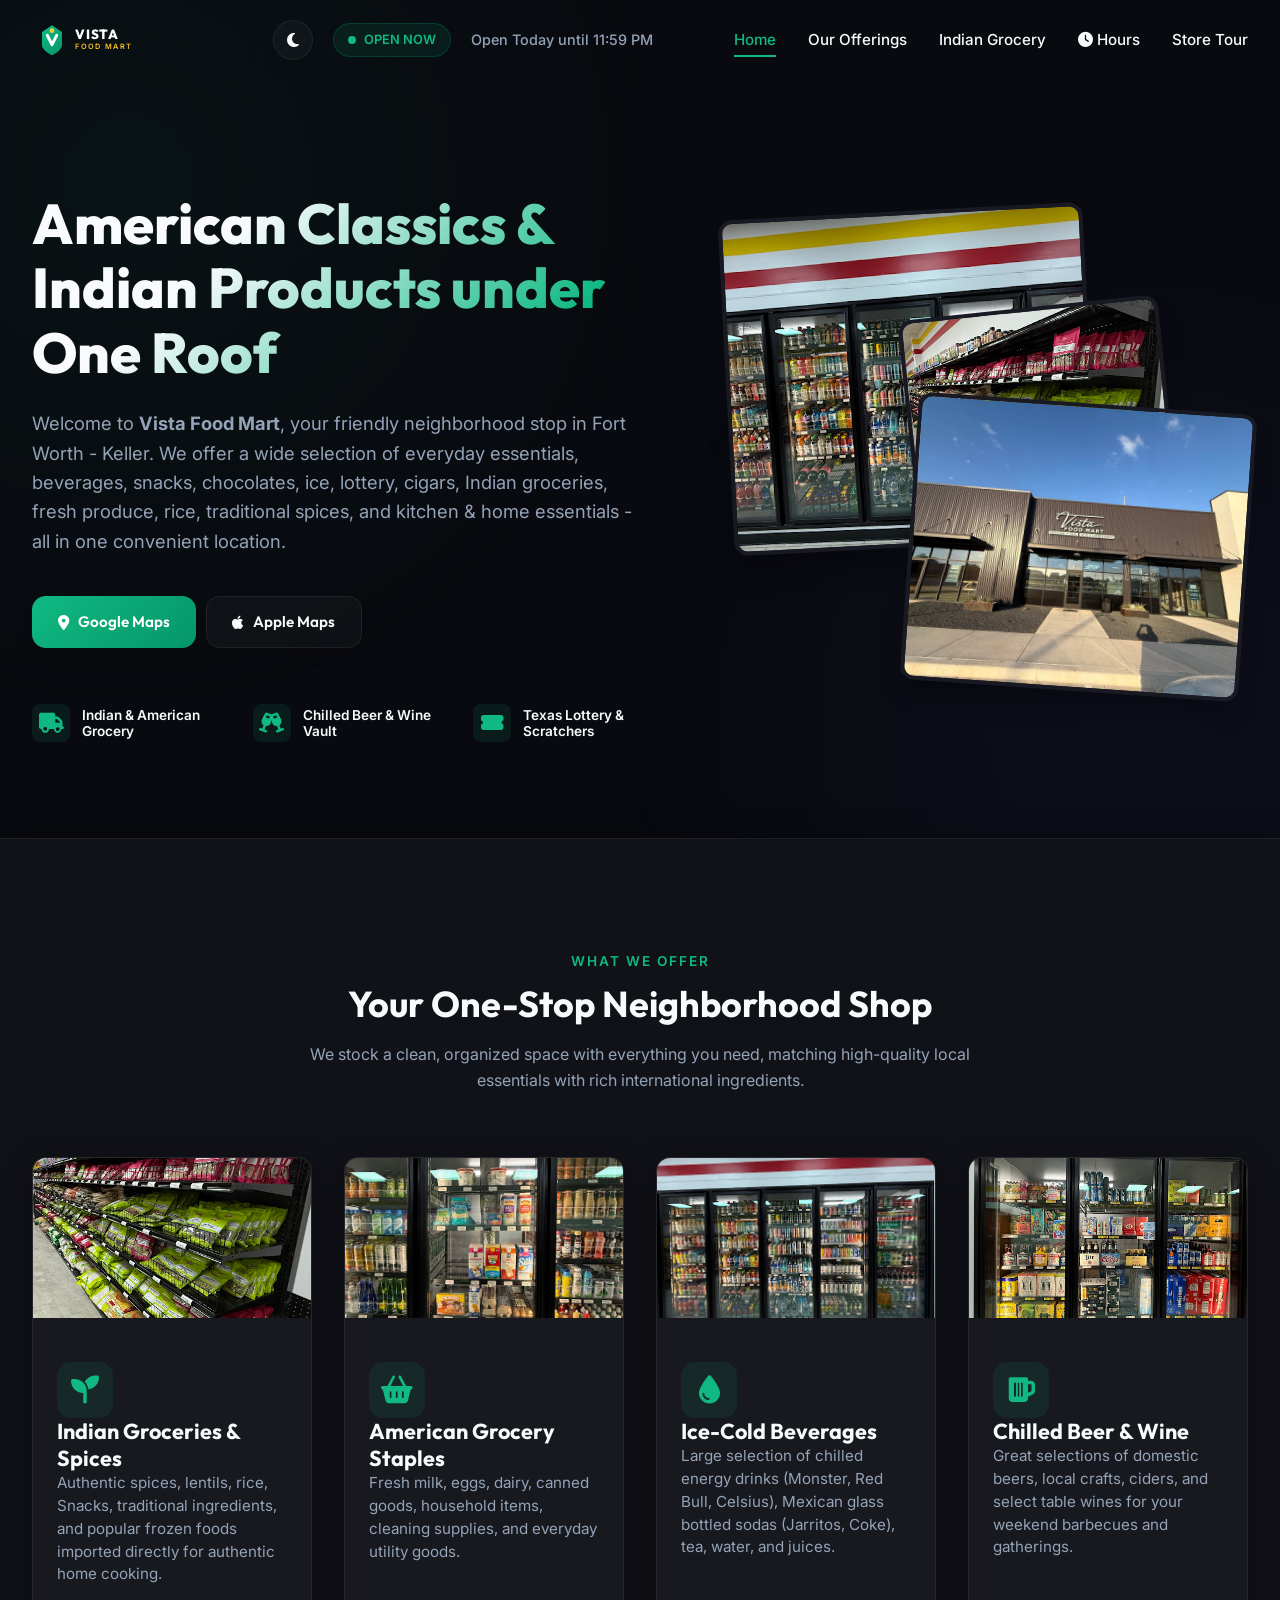
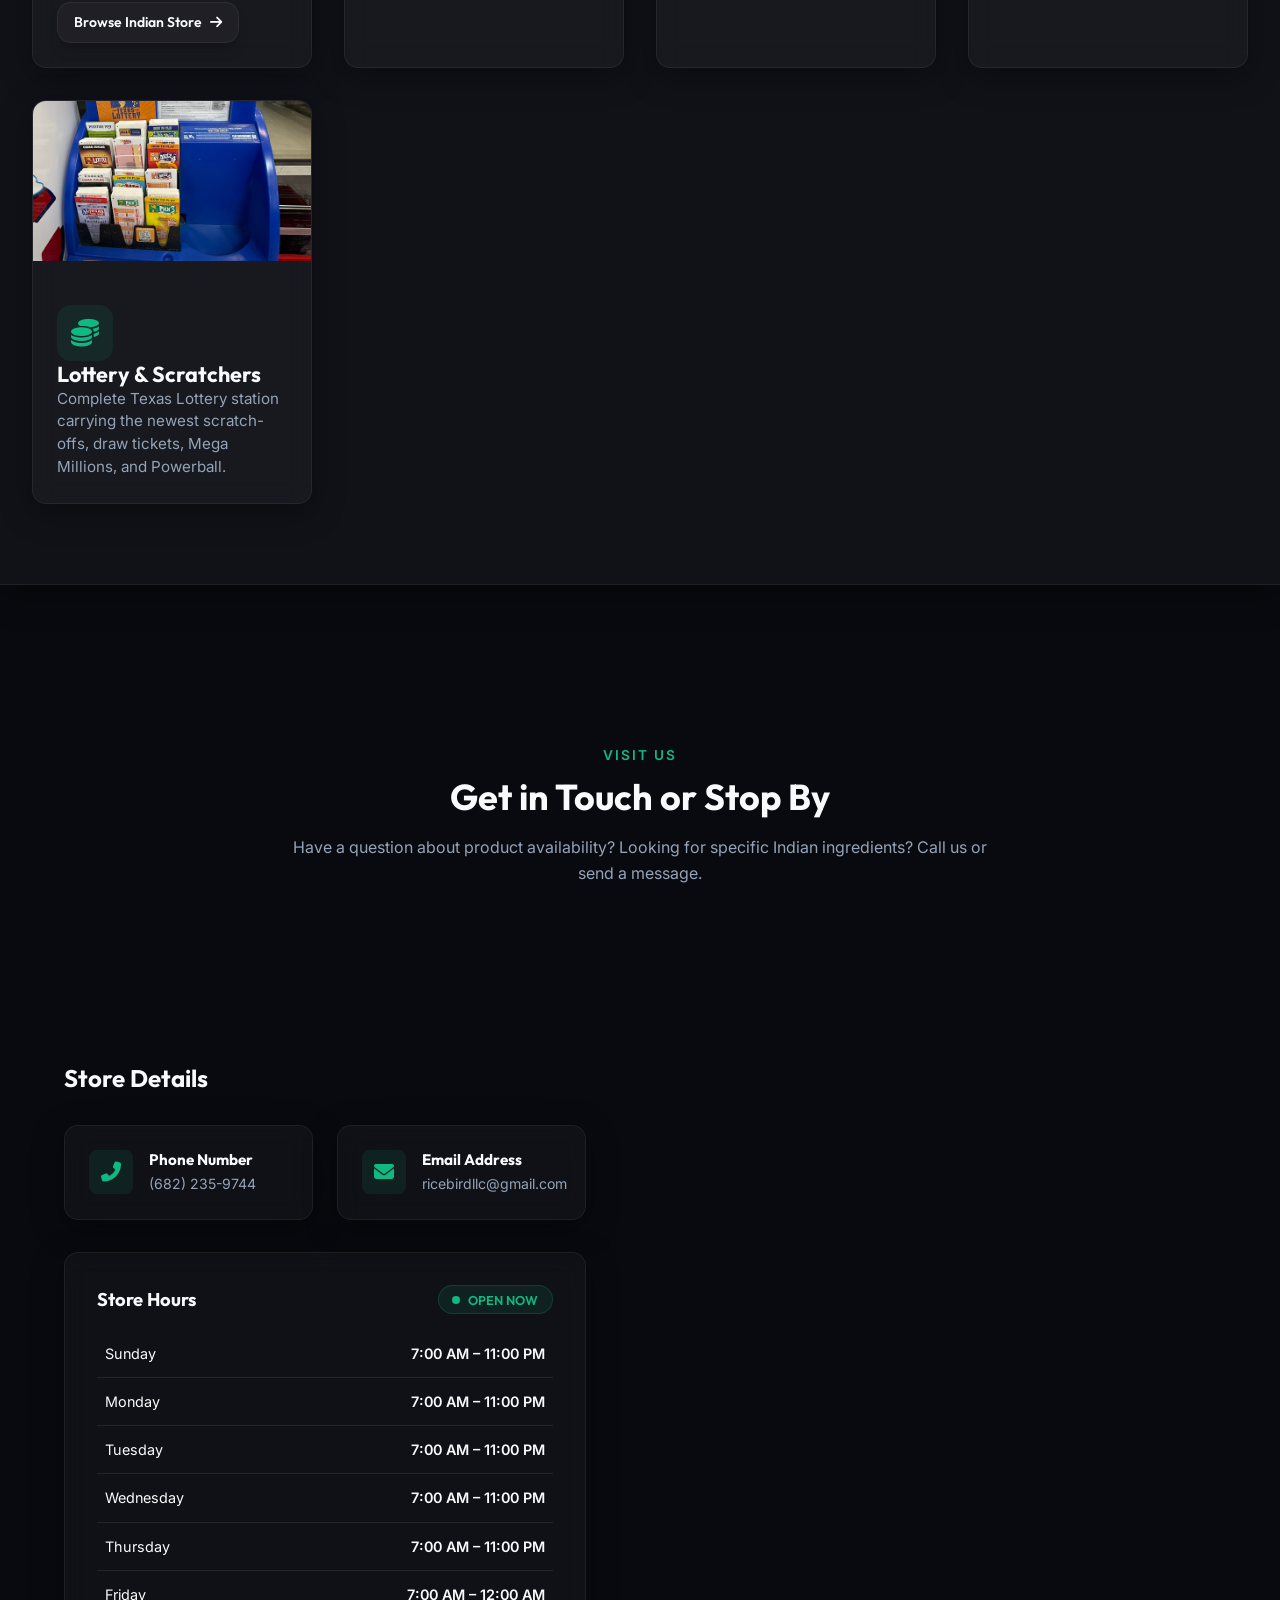
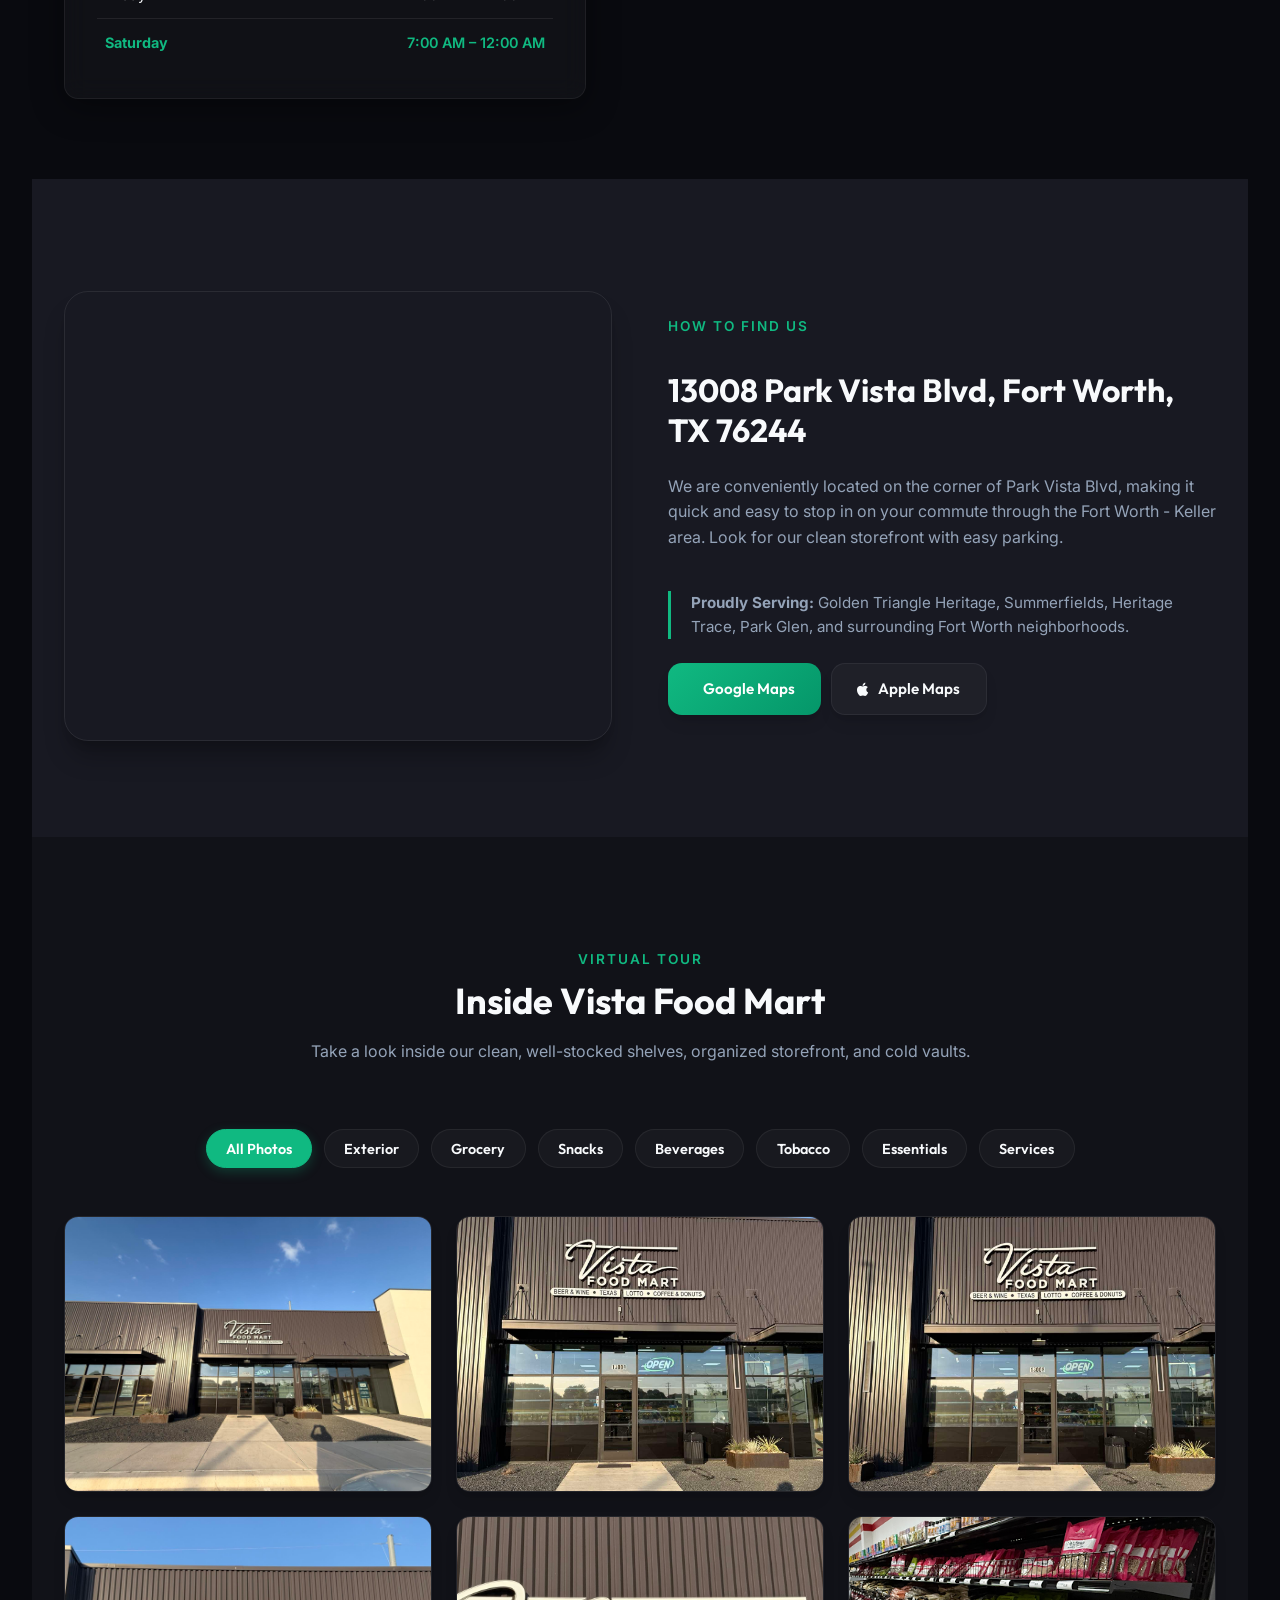
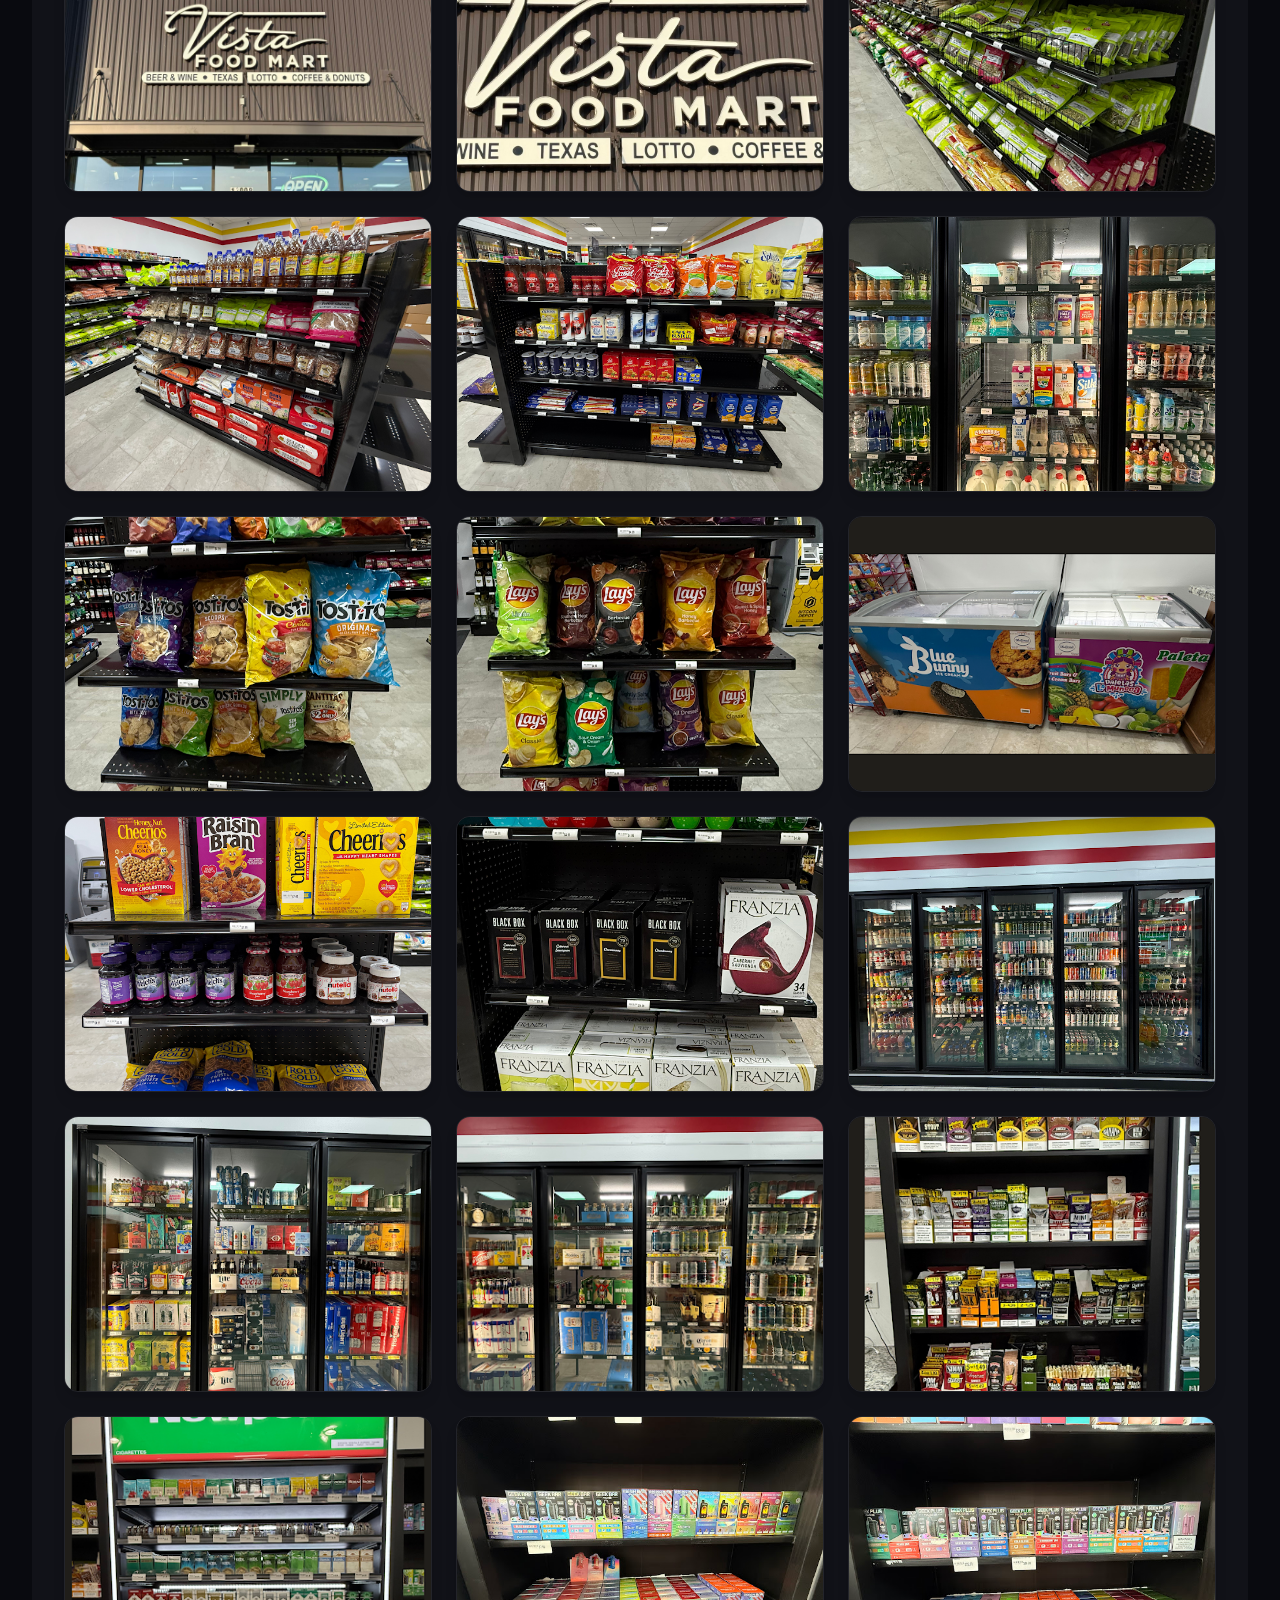
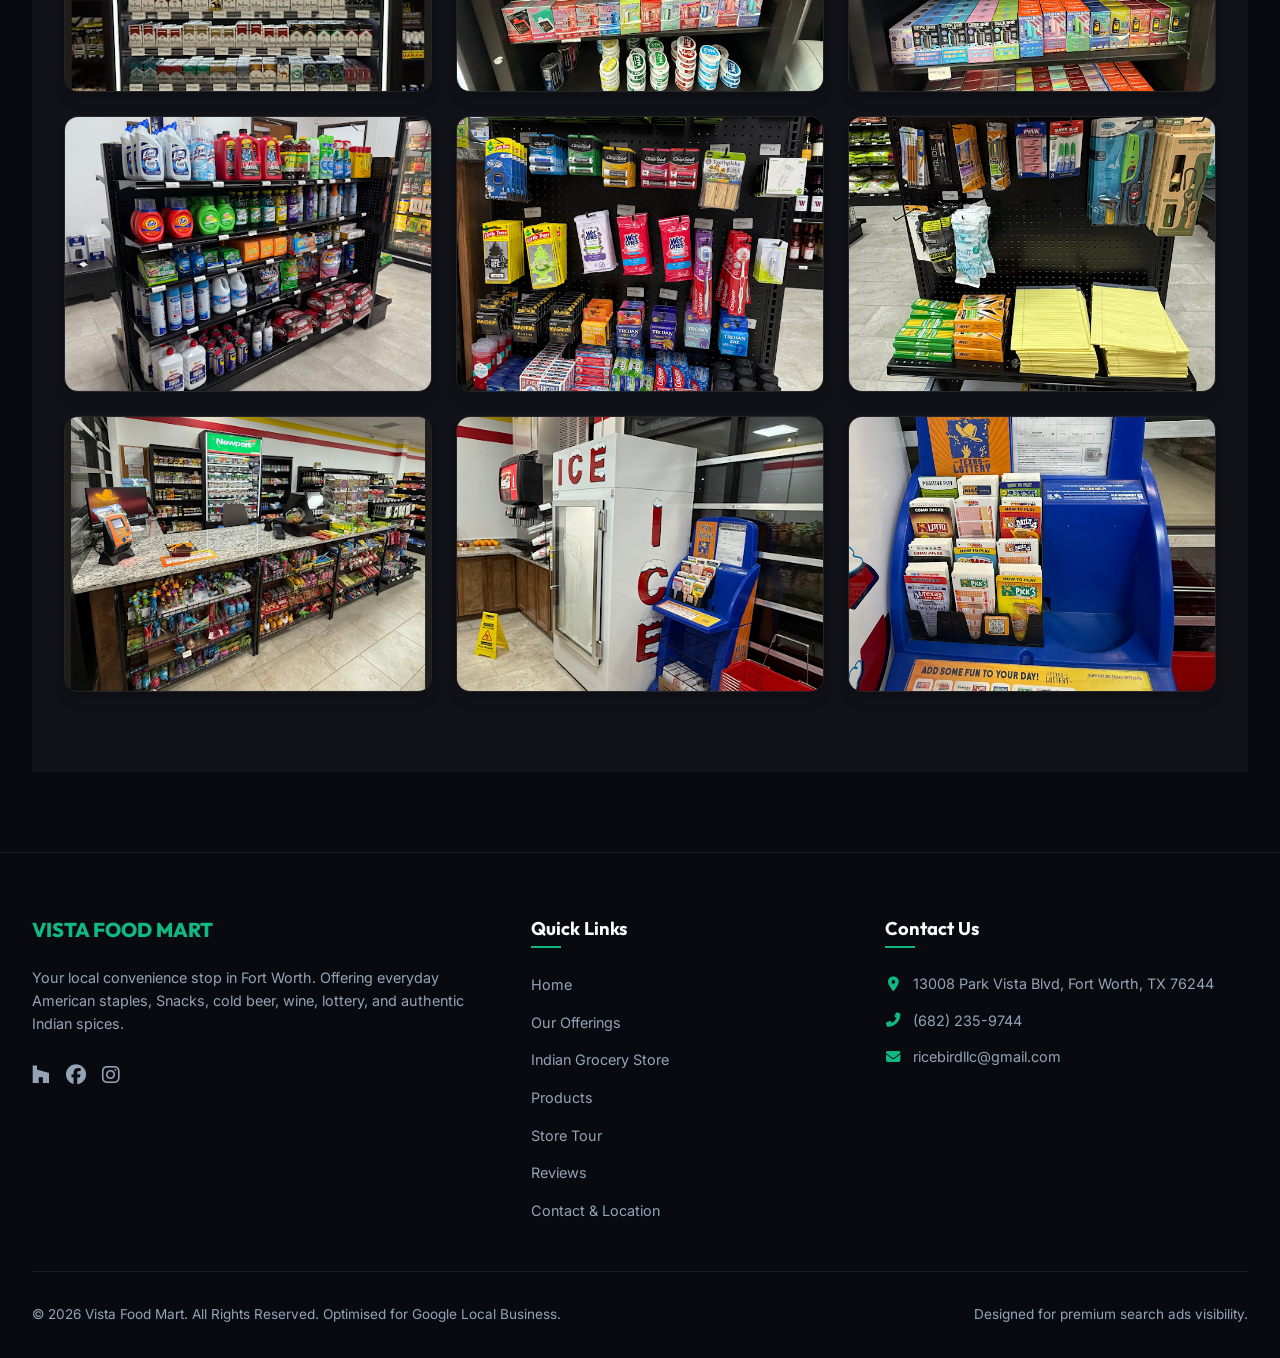
==== commit 2a455a4e: "done" ====
--- a/index.html
+++ b/index.html
@@ -214,7 +214,7 @@
         </div>
         <h1 class="hero-title">American Classics &amp; Indian Products under One Roof</h1>
         <p class="hero-desc">Welcome to <strong>Vista Food Mart</strong>, your friendly neighborhood stop in Fort Worth
-          - Keller. We offer a wide selection of everyday essentials, beverages, snacks, chocolates, ice, lottery, cigars, Indian groceries, fresh produce, rice, traditional spices, and kitchen &amp; home essentials — all in one convenient location.</p>
+          - Keller. We offer a wide selection of everyday essentials, beverages, snacks, chocolates, ice, lottery, cigars, Indian groceries, fresh produce, rice, traditional spices, and kitchen &amp; home essentials - all in one convenient location.</p>
 
         <!-- Google Ads Conversion Focus CTAs -->
         <!-- <div class="hero-actions"> -->
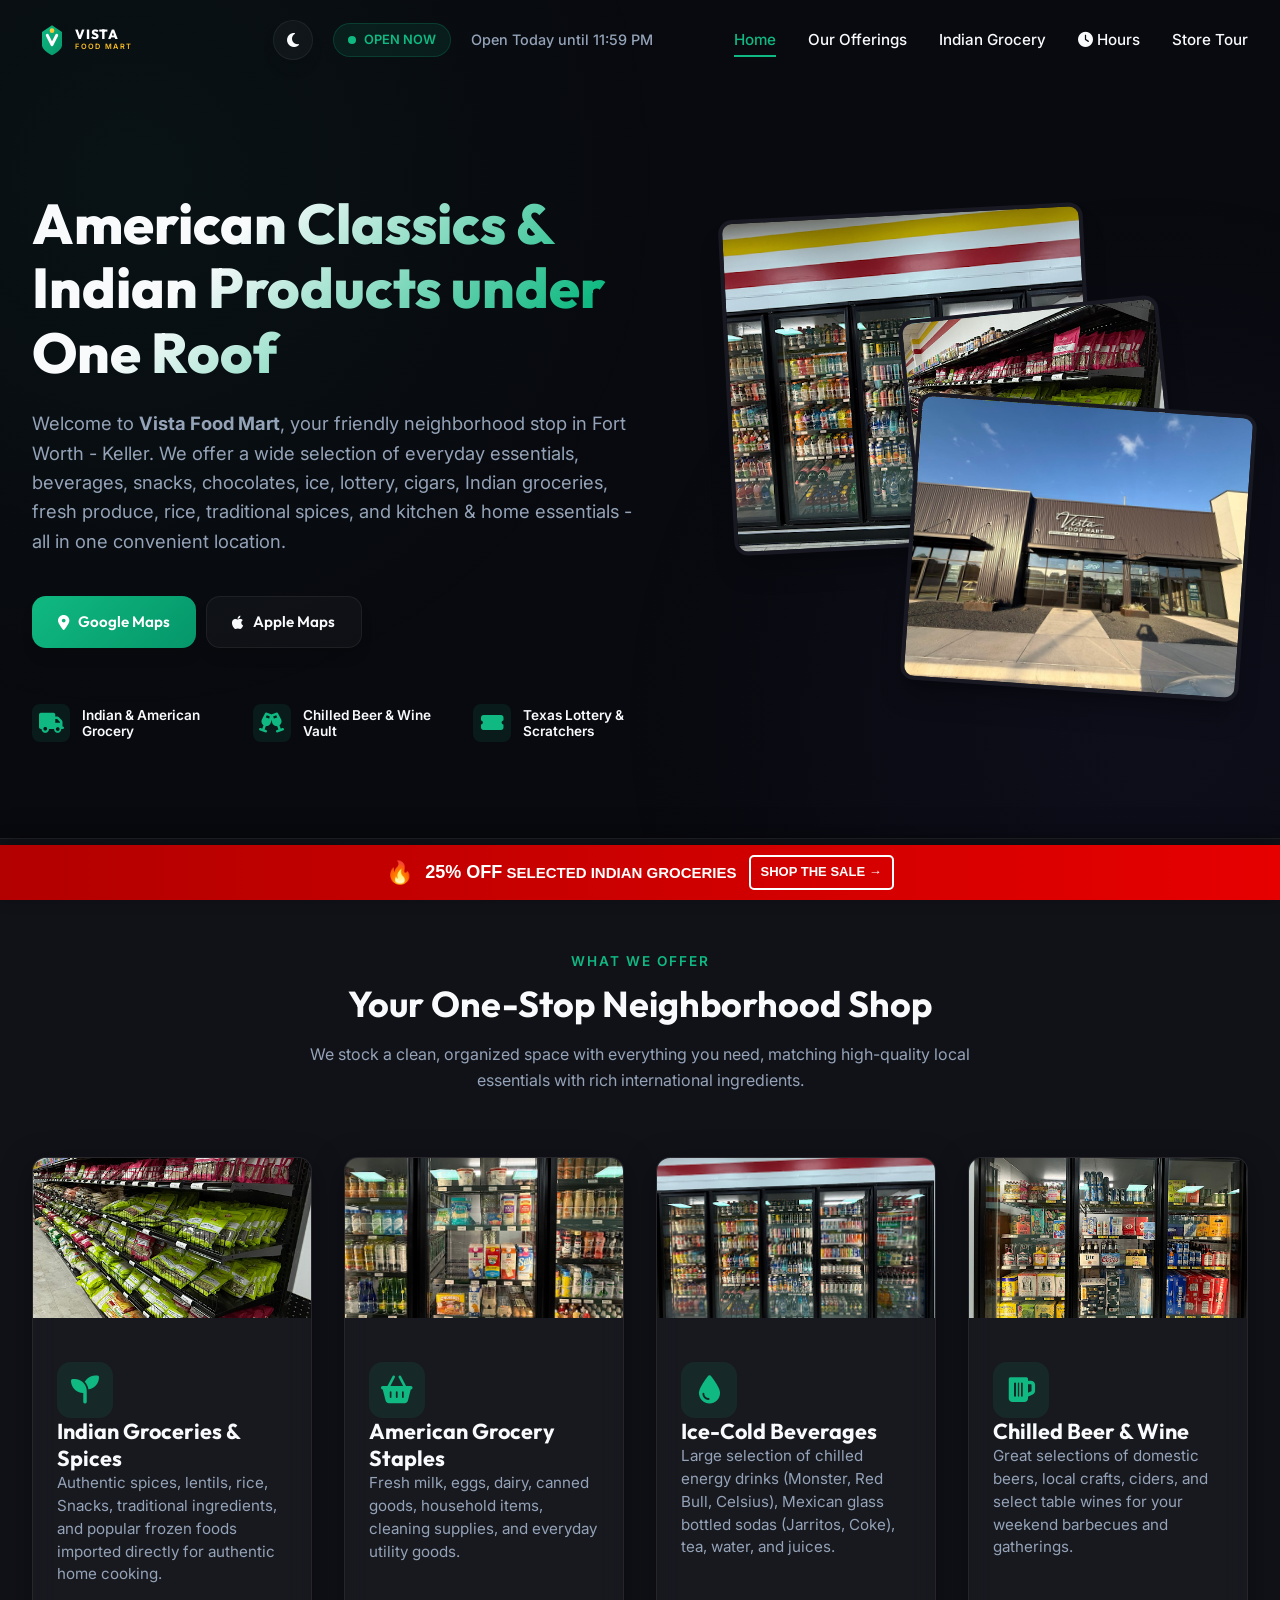
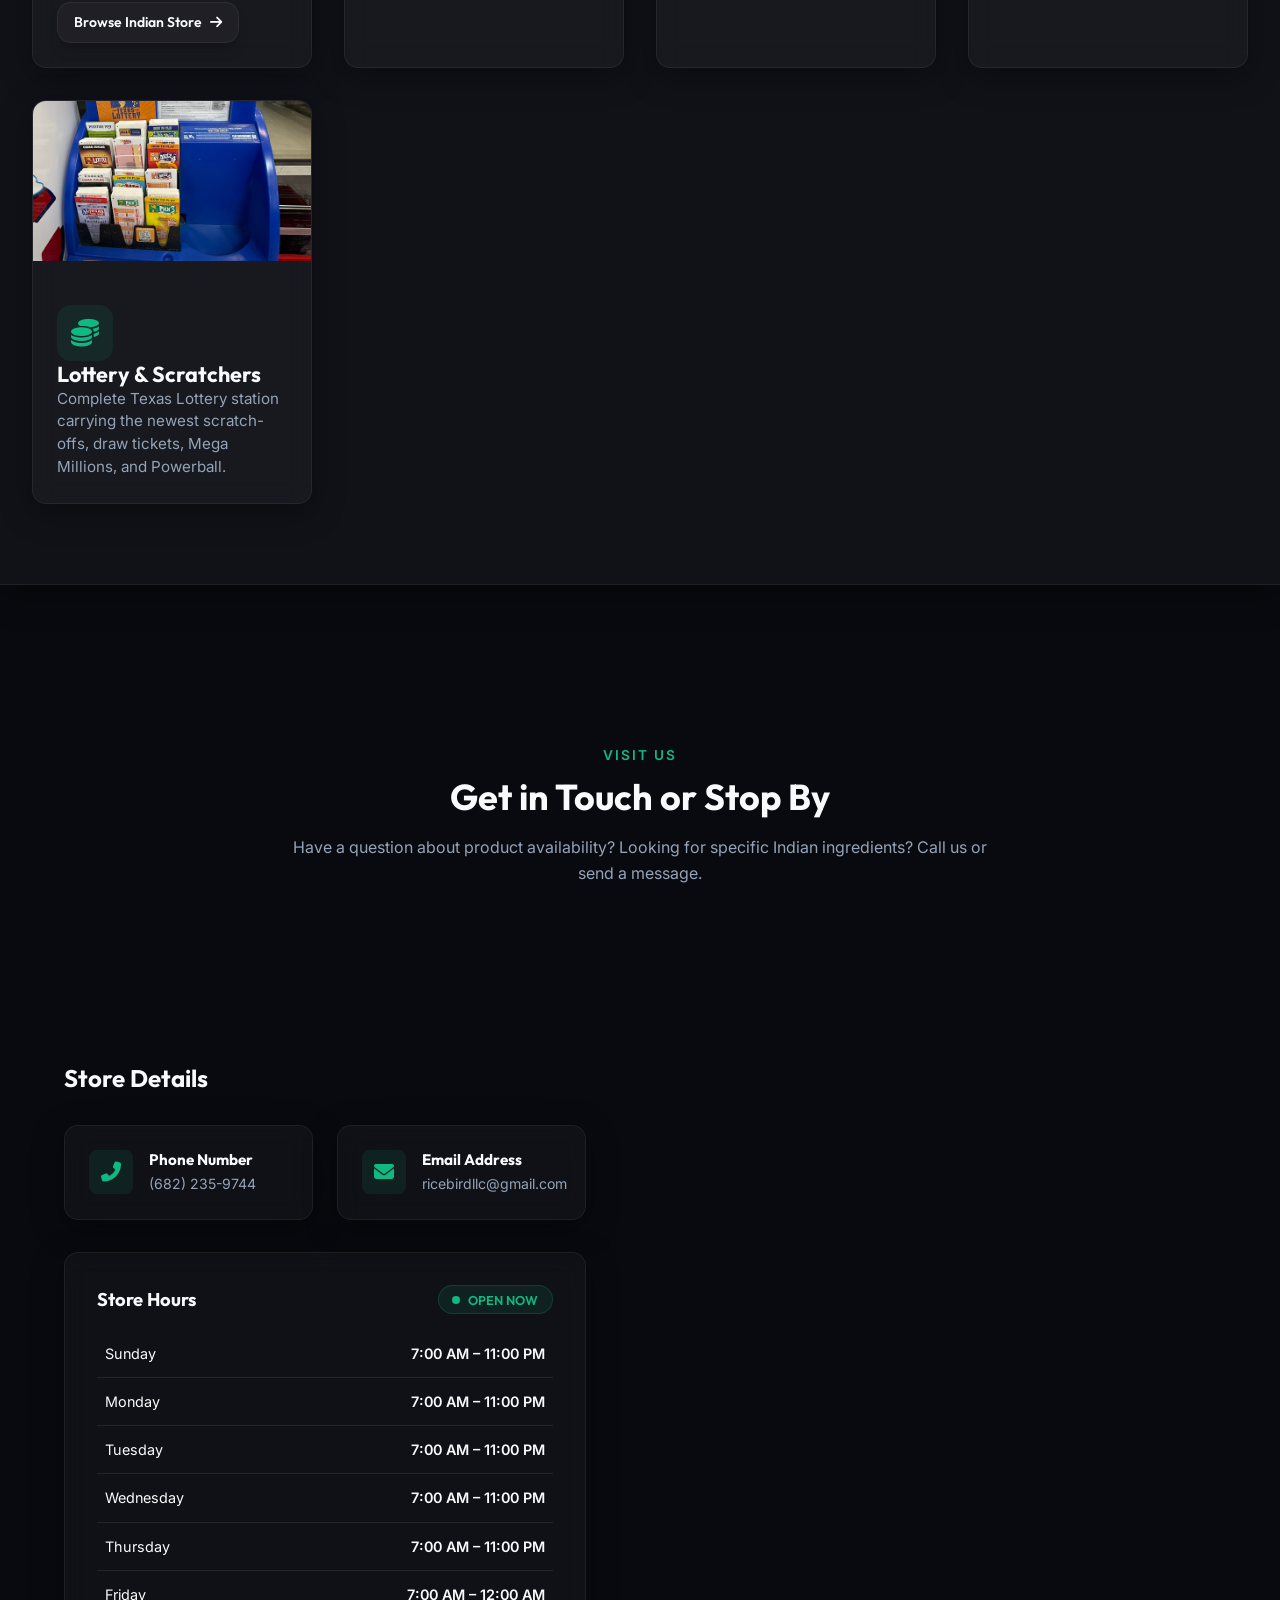
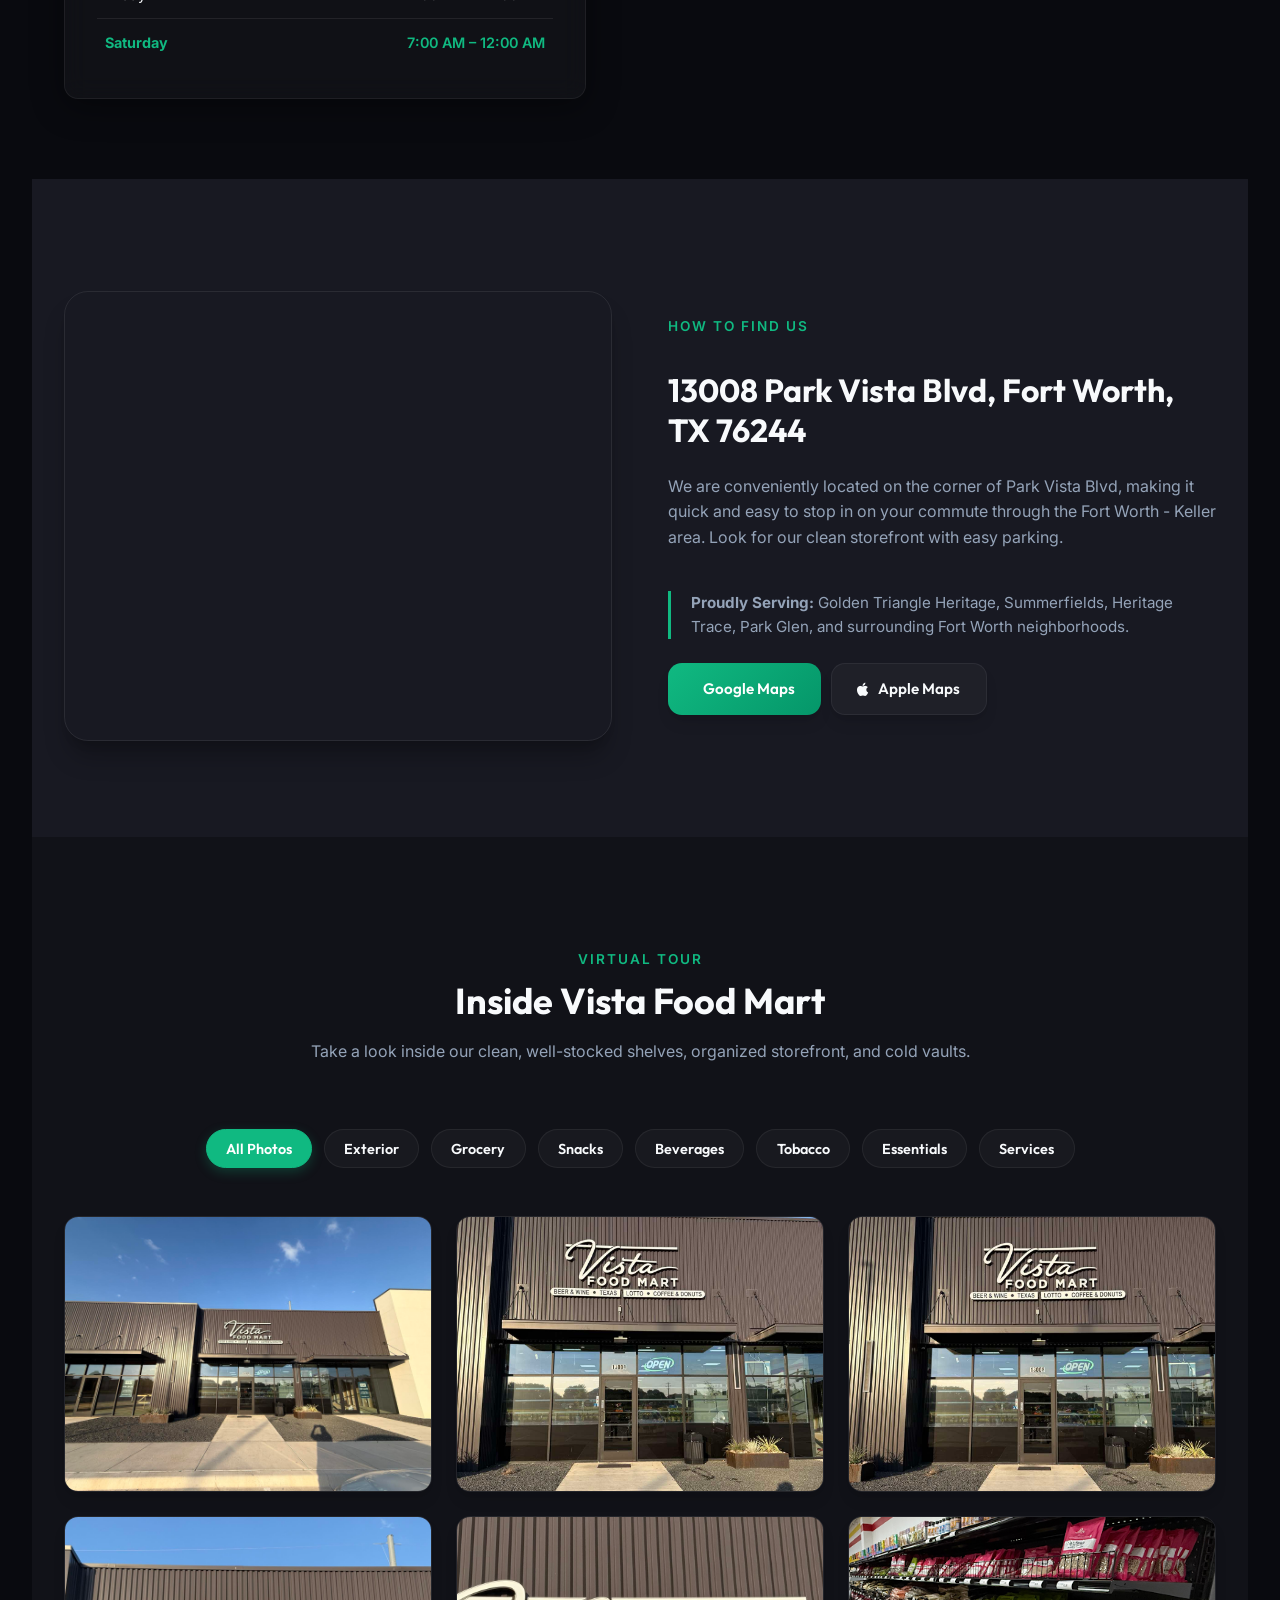
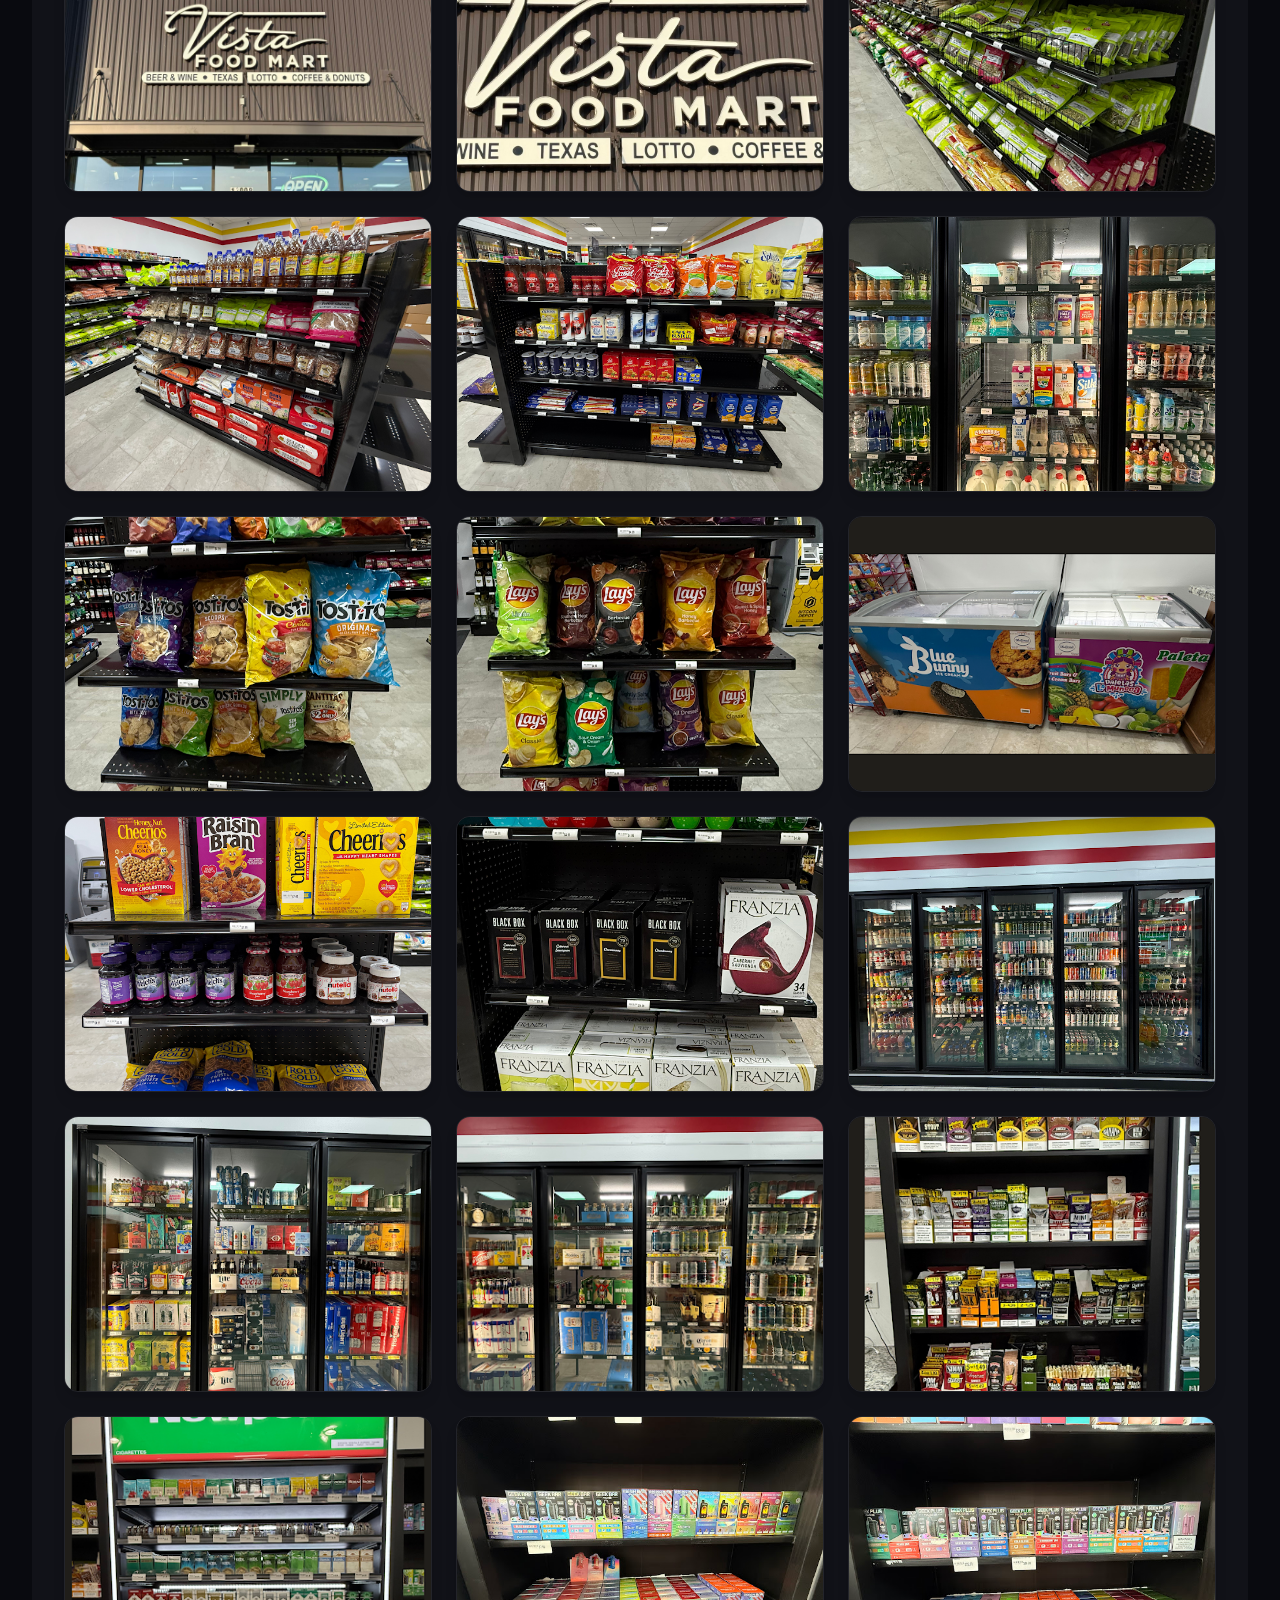
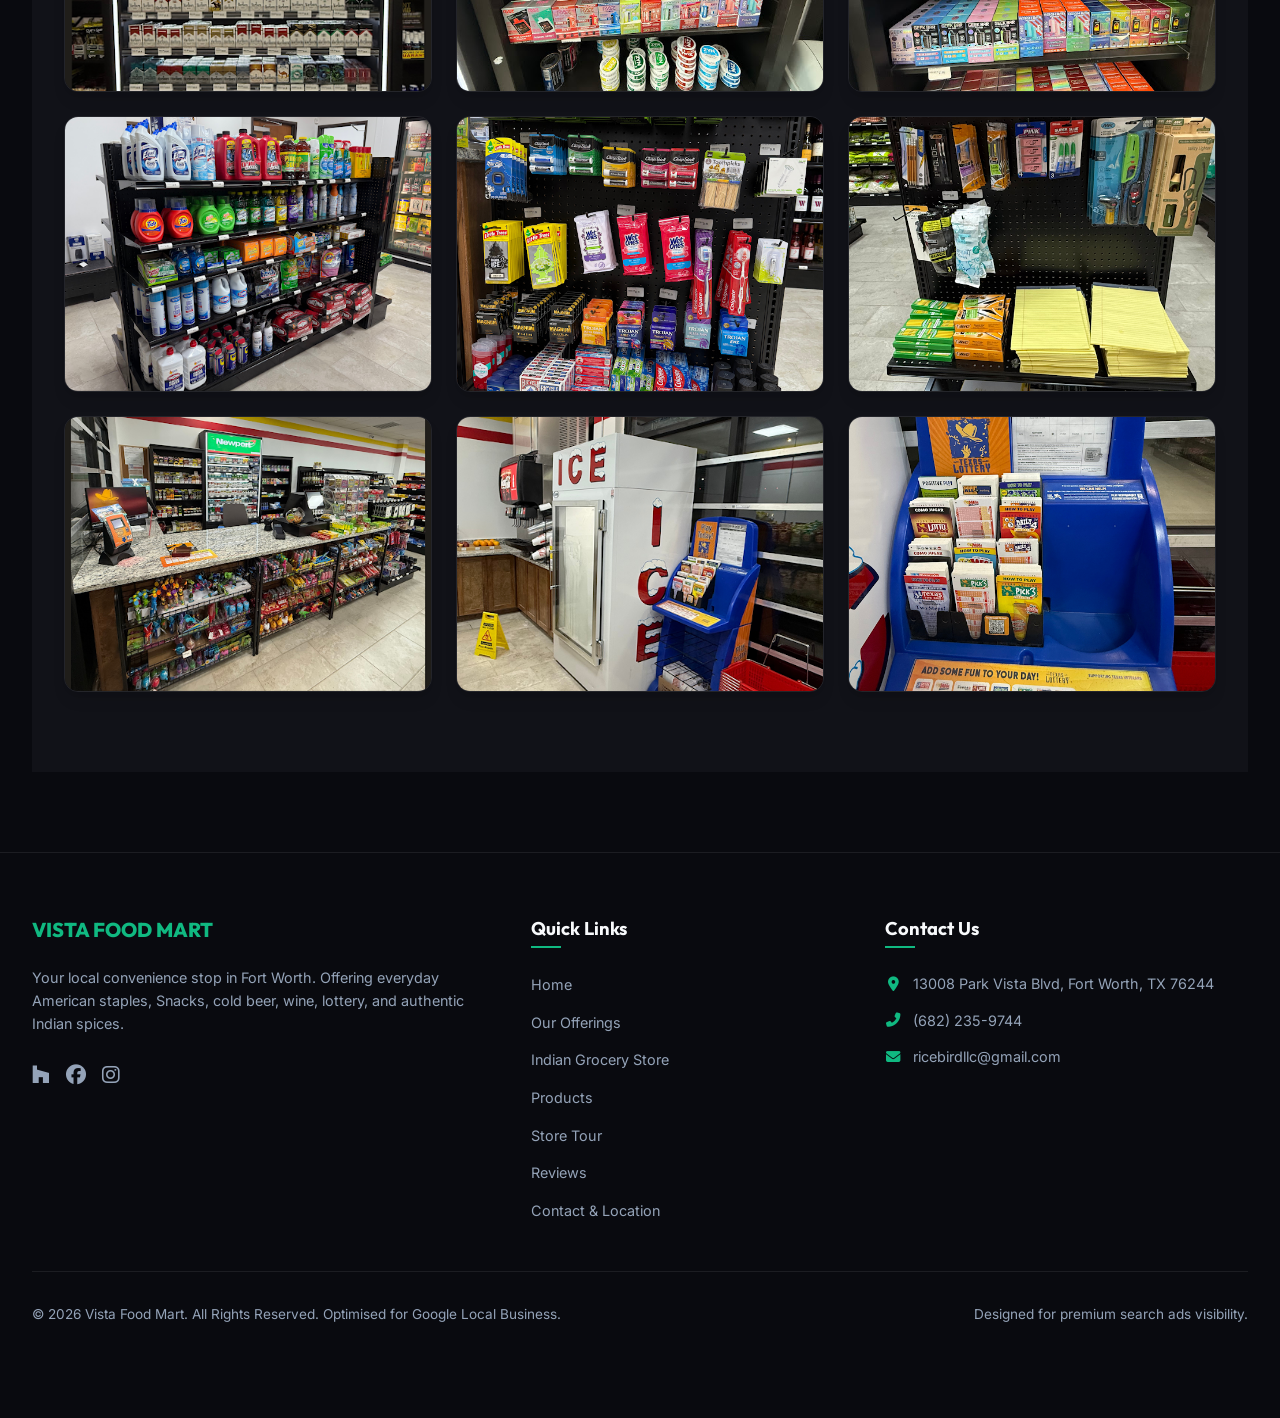
==== commit e0929d21: "promo" ====
--- a/index.html
+++ b/index.html
@@ -82,7 +82,7 @@
   </script>
 
   <!-- Google tag (gtag.js) -->
-<script async src="https://www.googletagmanager.com/gtag/js?id=G-W72ZN5SSTB">
+<!-- <script async src="https://www.googletagmanager.com/gtag/js?id=G-W72ZN5SSTB">
 </script>
 <script>
   window.dataLayer = window.dataLayer || [];
@@ -91,16 +91,18 @@
 
   gtag('config', 'G-W72ZN5SSTB');
 </script>
-</head>
+</head> -->
 <!-- Google tag (gtag.js) -->
-<script async src="https://www.googletagmanager.com/gtag/js?id=G-W72ZN5SSTB"></script>
+<!-- <script async src="https://www.googletagmanager.com/gtag/js?id=G-W72ZN5SSTB"></script>
 <script>
   window.dataLayer = window.dataLayer || [];
   function gtag(){dataLayer.push(arguments);}
   gtag('js', new Date());
 
   gtag('config', 'G-W72ZN5SSTB');
-</script>
+</script> -->
+
+
 <body>
 
   <!-- Background Animated Gradients -->
@@ -917,5 +919,165 @@
   <!-- Main JavaScript File -->
   <script src="app2.js"></script>
 </body>
+<!-- =========================================================
+     VISTA FOOD MART - PERMANENT BOTTOM PROMO BAR
+     ========================================================= -->
+
+<style>
+  .vf-promo-bottom {
+    position: fixed !important;
+    left: 0 !important;
+    right: 0 !important;
+    bottom: 0 !important;
+
+    width: 100% !important;
+    min-height: 48px;
+
+    box-sizing: border-box !important;
+
+    display: flex !important;
+    align-items: center !important;
+    justify-content: center !important;
+    gap: 12px;
+
+    padding: 10px 16px !important;
+
+    background: linear-gradient(
+      90deg,
+      #b30000,
+      #e60000,
+      #b30000,
+      #e60000
+    );
+
+    background-size: 300% 100%;
+
+    color: #ffffff !important;
+    text-decoration: none !important;
+
+    font-family: Arial, Helvetica, sans-serif;
+    font-size: 15px;
+    font-weight: 700;
+
+    box-shadow: 0 -3px 15px rgba(0, 0, 0, 0.35);
+
+    z-index: 2147483647 !important;
+
+    animation: vfPromoGradient 4s ease infinite;
+  }
+
+  .vf-promo-bottom strong {
+    font-size: 18px;
+    color: #ffffff !important;
+  }
+
+  .vf-promo-fire {
+    font-size: 22px;
+    display: inline-block;
+
+    animation: vfPromoPulse 1.2s ease-in-out infinite;
+  }
+
+  .vf-promo-shop {
+    padding: 5px 10px;
+
+    border: 2px solid #ffffff;
+    border-radius: 5px;
+
+    color: #ffffff !important;
+    font-size: 13px;
+    font-weight: 800;
+
+    white-space: nowrap;
+  }
+
+  @keyframes vfPromoGradient {
+    0% {
+      background-position: 0% 50%;
+    }
+
+    50% {
+      background-position: 100% 50%;
+    }
+
+    100% {
+      background-position: 0% 50%;
+    }
+  }
+
+  @keyframes vfPromoPulse {
+    0%,
+    100% {
+      transform: scale(1);
+    }
+
+    50% {
+      transform: scale(1.18);
+    }
+  }
+
+  /* Prevent the promo bar from covering the bottom of the page */
+  body {
+    padding-bottom: 60px !important;
+  }
+
+  /* =========================
+     MOBILE
+     ========================= */
+
+  @media (max-width: 600px) {
+
+    .vf-promo-bottom {
+      min-height: 52px;
+
+      padding: 8px 10px !important;
+
+      gap: 7px;
+
+      font-size: 12px;
+
+      text-align: center;
+    }
+
+    .vf-promo-bottom strong {
+      font-size: 15px;
+    }
+
+    .vf-promo-fire {
+      font-size: 18px;
+    }
+
+    .vf-promo-shop {
+      padding: 4px 6px;
+
+      font-size: 11px;
+    }
+
+    body {
+      padding-bottom: 65px !important;
+    }
+  }
+</style>
+
+<a
+  href="promo.html"
+  class="vf-promo-bottom"
+  aria-label="25% off on ALL Indian groceries - shop the sale"
+>
+  <span class="vf-promo-fire">🔥</span>
+
+  <span>
+    <strong>25% OFF</strong>
+    SELECTED INDIAN GROCERIES
+  </span>
+
+  <span class="vf-promo-shop">
+    SHOP THE SALE →
+  </span>
+</a>
+
+<!-- =========================================================
+     END VISTA FOOD MART PROMO BAR
+     ========================================================= -->
 
 </html>
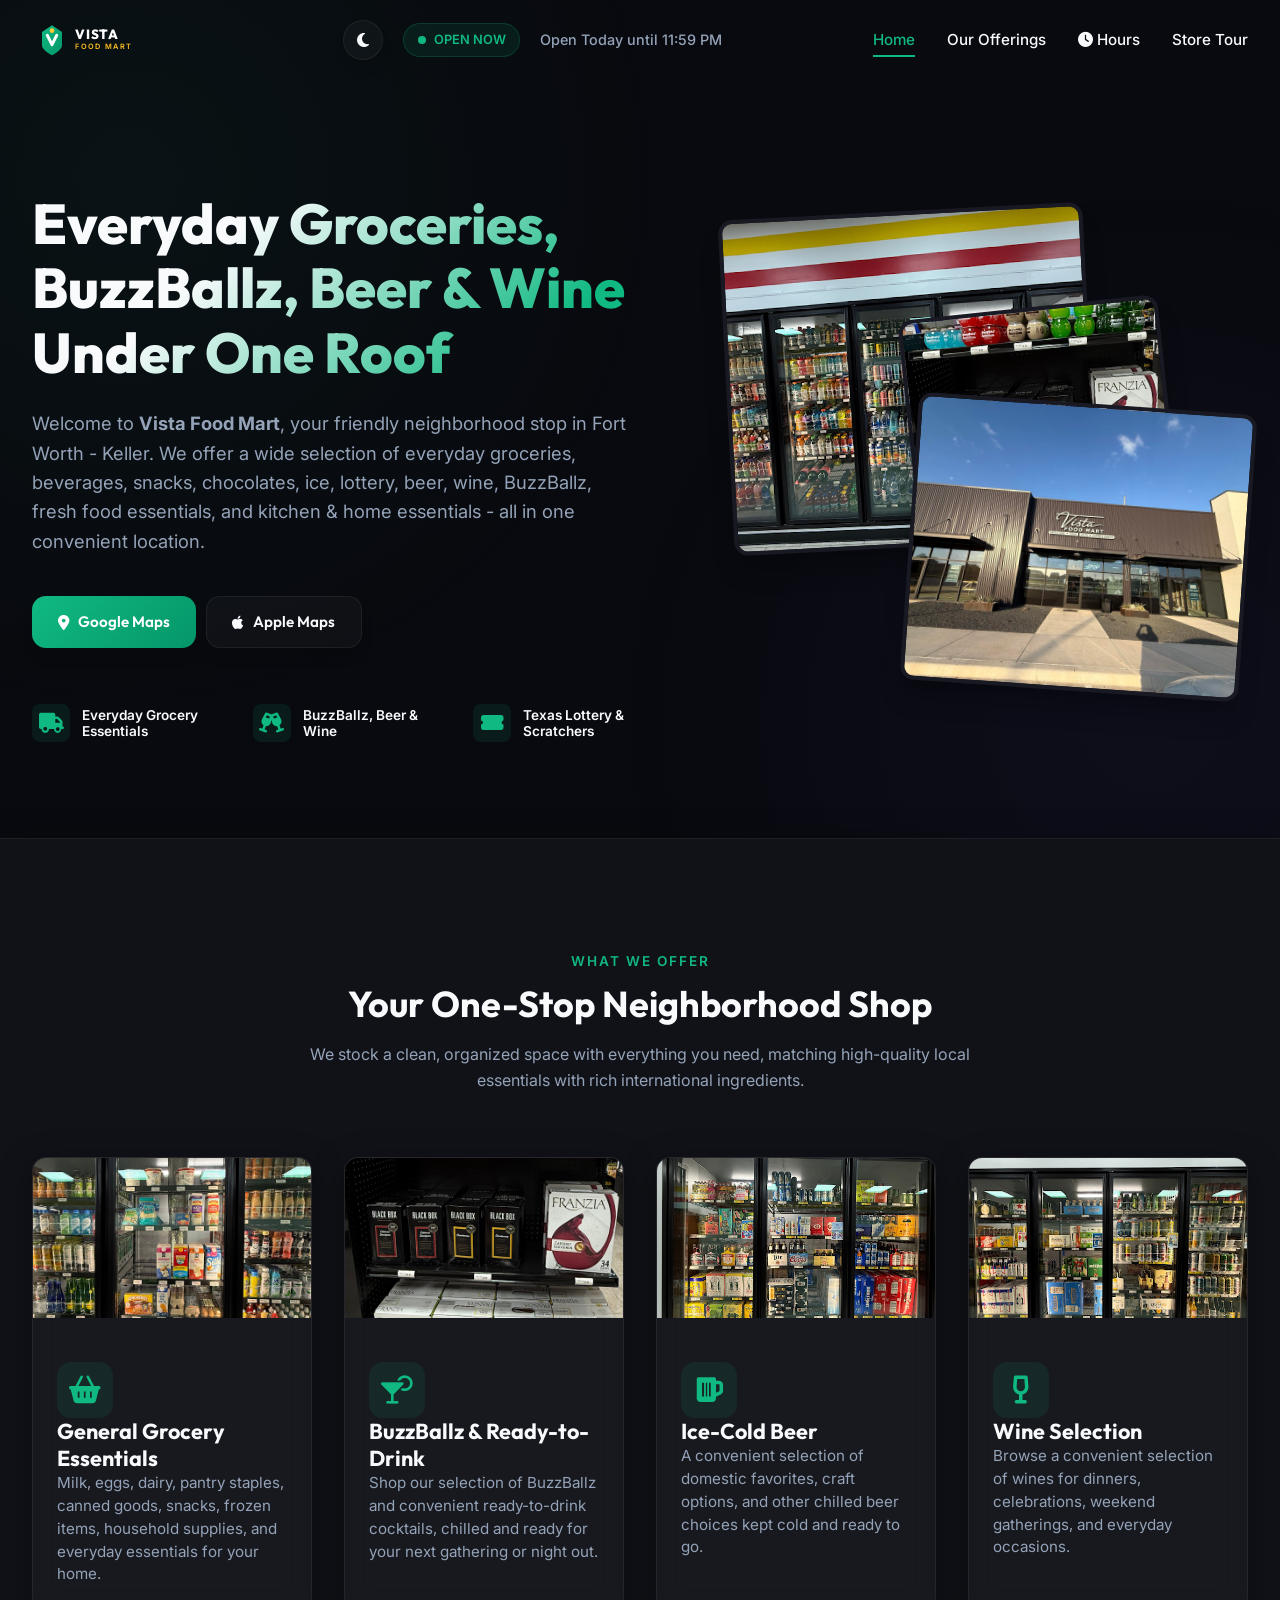
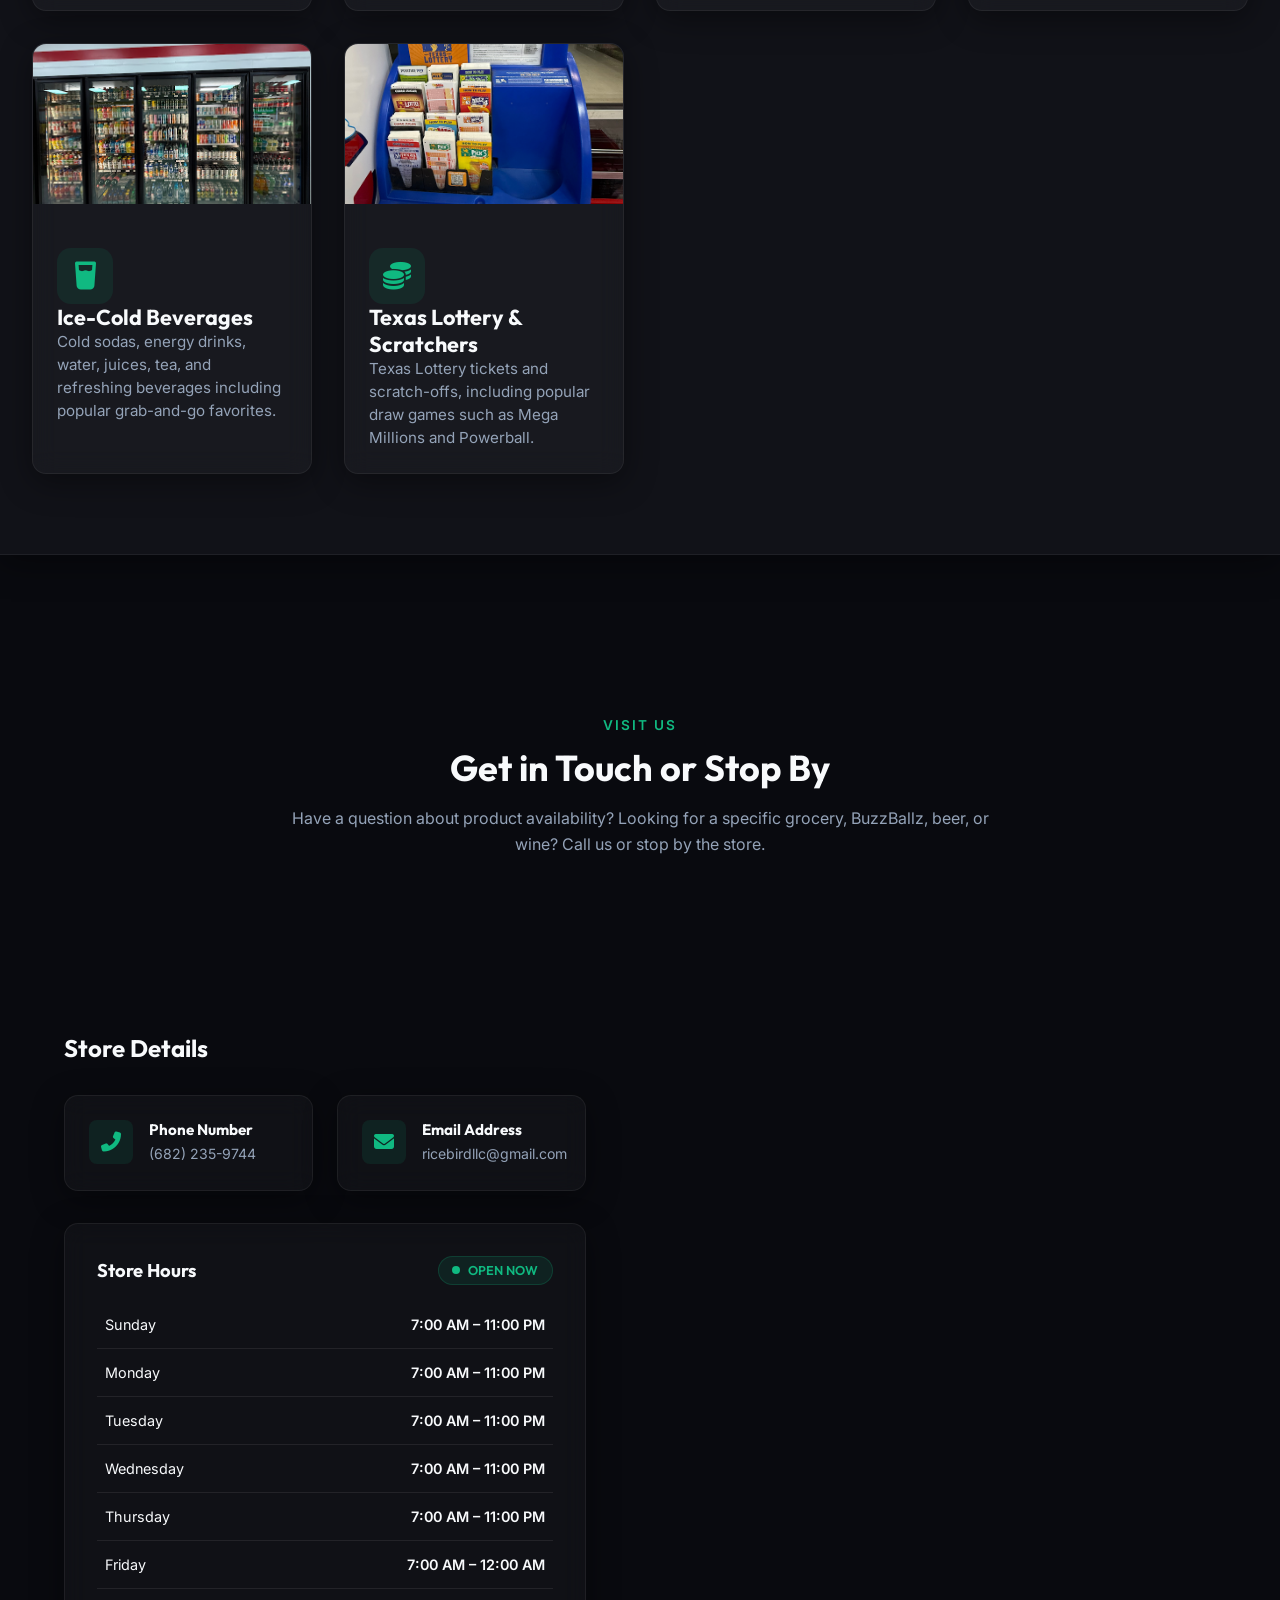
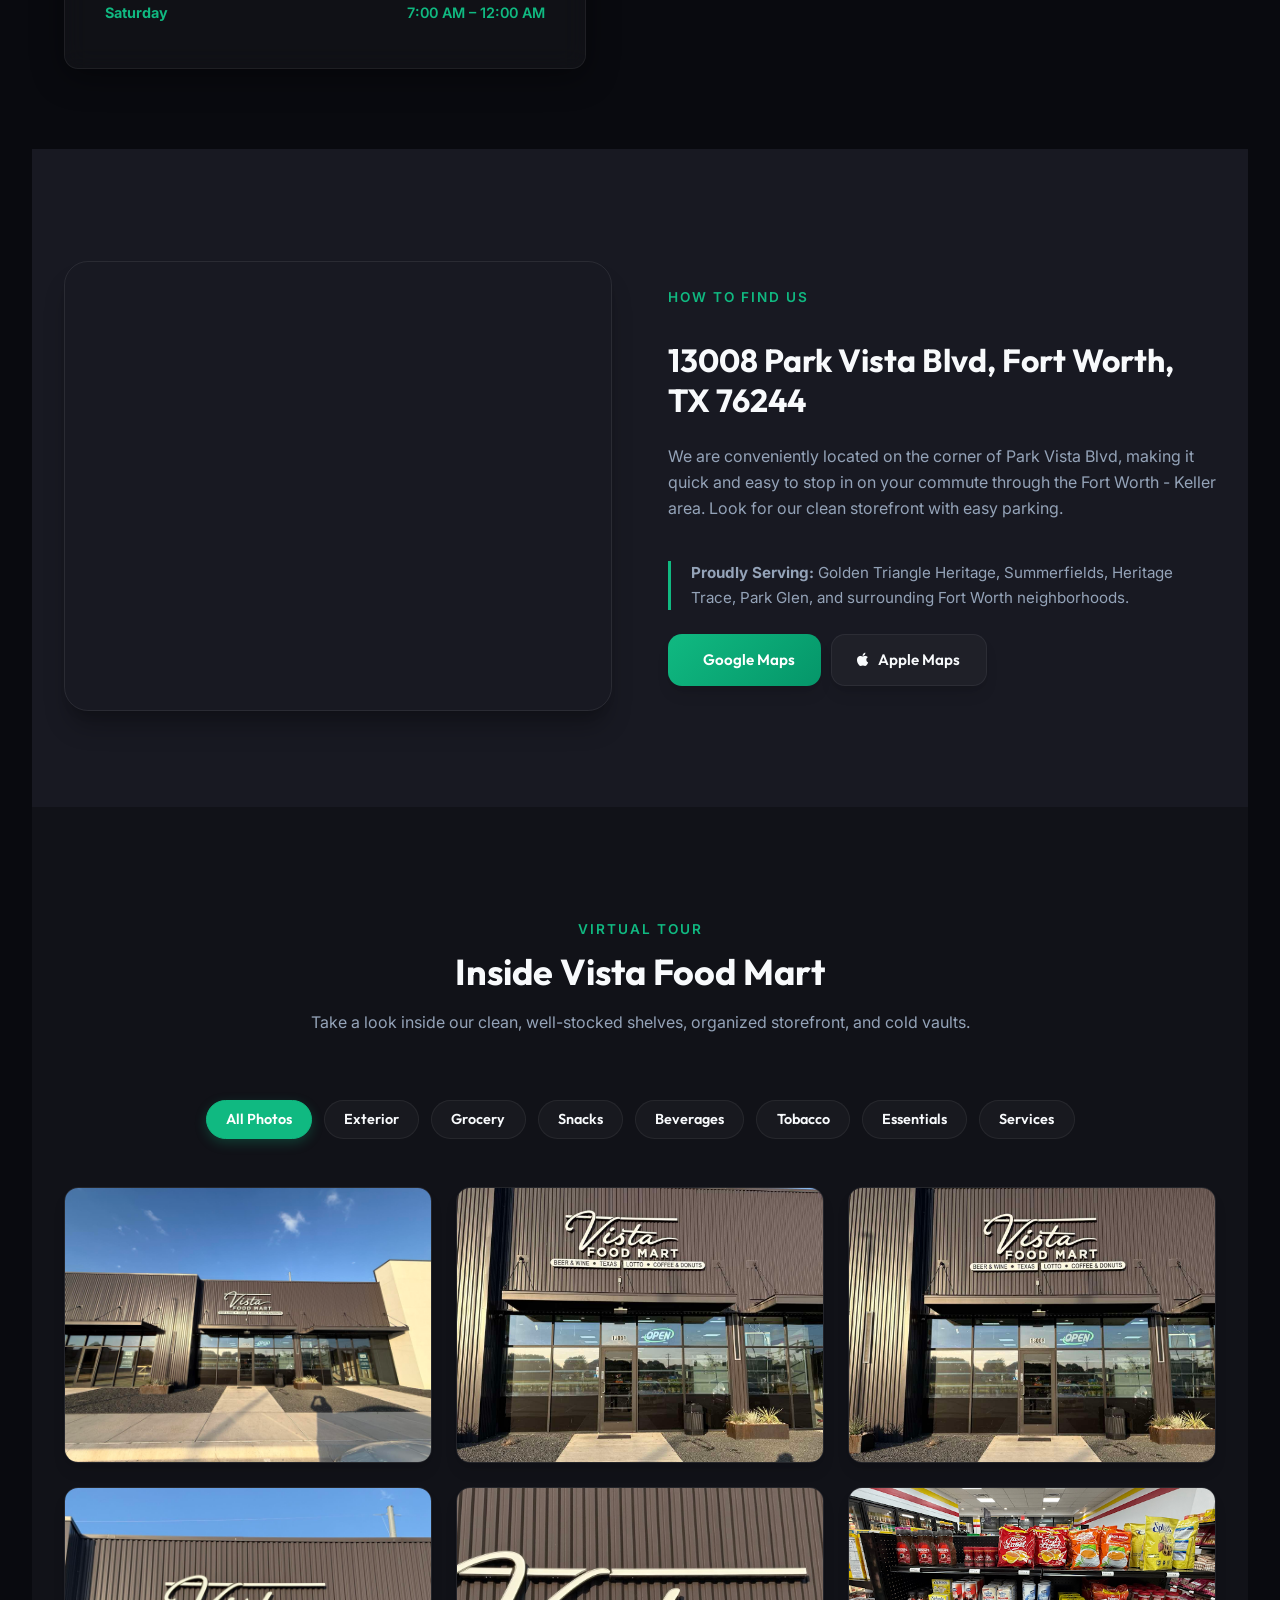
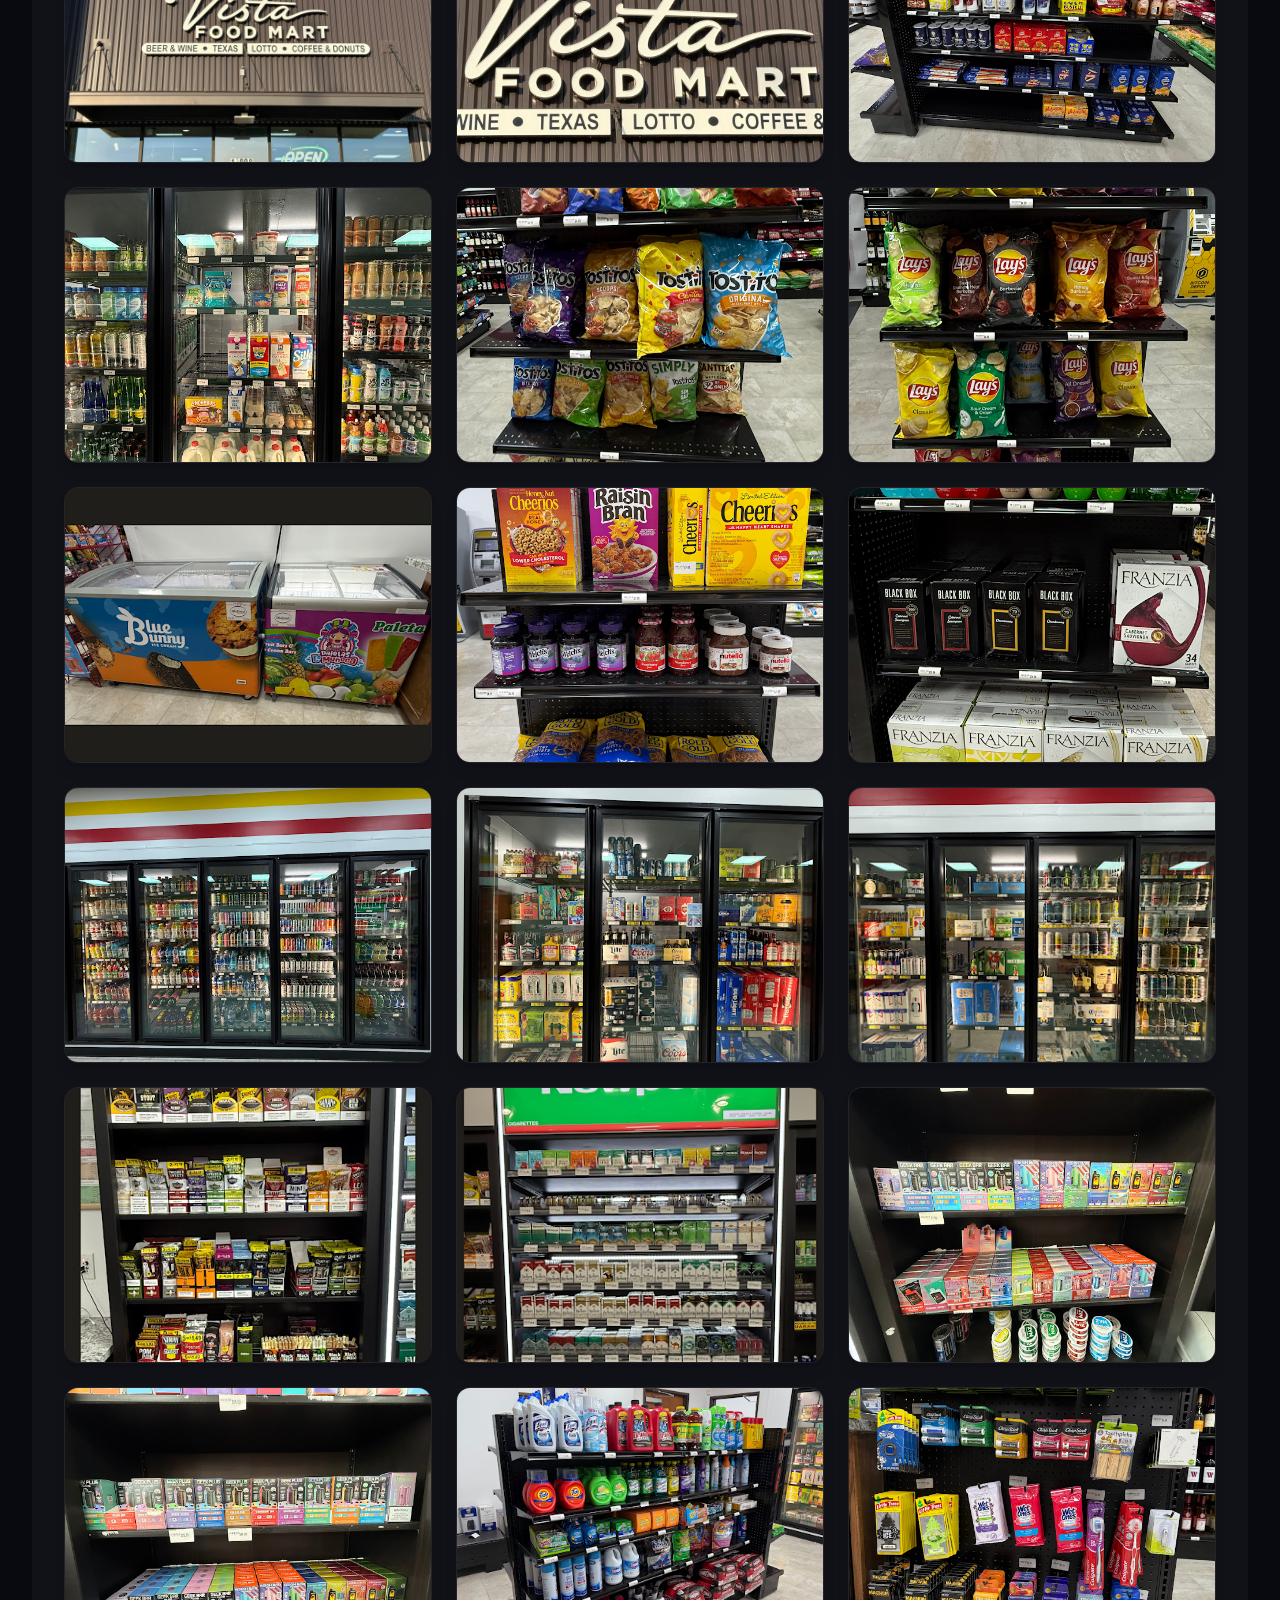
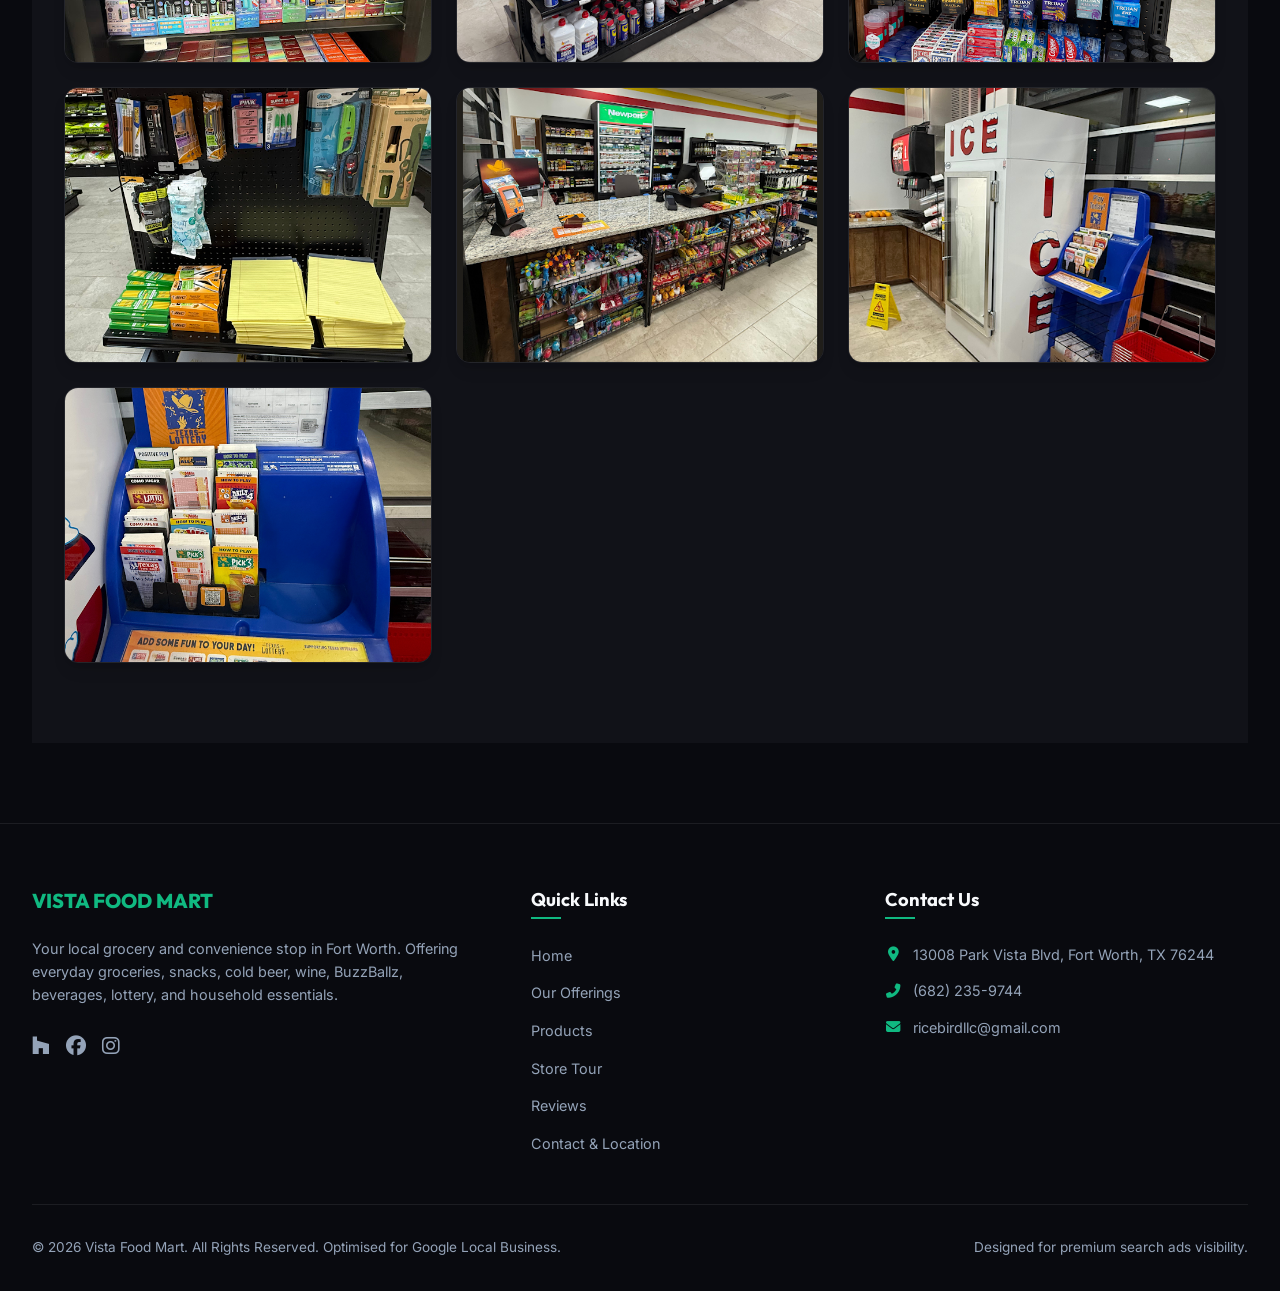
==== commit 0ed33a5e: "Update print statement from 'Hello' to 'Goodbye'" ====
--- a/index.html
+++ b/index.html
@@ -6,11 +6,11 @@
   <meta name="viewport" content="width=device-width, initial-scale=1.0">
 
   <!-- SEO Meta Tags -->
-  <title>Vista Food Mart | Indian & American Grocery Store in Fort Worth, TX</title>
+  <title>Vista Food Mart | Grocery, Beer, Wine & BuzzBallz in Fort Worth, TX</title>
   <meta name="description"
-    content="Visit Vista Food Mart in Fort Worth-Keller, TX. Your neighborhood convenience store offering Indian spices and groceries, American Snacks, Mexican sodas, chilled beer, wine, Texas lottery, and organic Himalayan Shilajit.">
+    content="Visit Vista Food Mart in Fort Worth-Keller, TX. Your neighborhood grocery and convenience store offering everyday groceries, snacks, cold beverages, BuzzBallz, chilled beer, wine, Texas Lottery, and household essentials.">
   <meta name="keywords"
-    content="Vista Food Mart, Indian grocery Fort Worth, convenience store Keller TX, Indian spices, craft beer, wine, Texas lottery, Himalayan Shilajit Fort Worth, Snacks, beverages, convenience store Fort Worth">
+    content="Vista Food Mart, grocery store Fort Worth, convenience store Keller TX, BuzzBallz, beer, wine, cold beverages, snacks, Texas Lottery, groceries, household essentials, Fort Worth grocery store">
   <meta name="author" content="Vista Food Mart">
   <link rel="canonical" href="index.html">
 
@@ -18,7 +18,7 @@
   <meta property="og:type" content="website">
   <meta property="og:title" content="Vista Food Mart | Grocery & Convenience Store in Fort Worth, TX">
   <meta property="og:description"
-    content="Your neighborhood stop for Indian groceries, American classics, ice-cold beverages, beer, wine, lottery, and hard-to-find items like Shilajit.">
+    content="Your neighborhood stop for everyday groceries, American classics, ice-cold beverages, BuzzBallz, beer, wine, lottery, snacks, and household essentials.">
   <meta property="og:image" content="photo/APNQkAEAspDhQIYBh6UIiALBEYwjP7Dibxo8X3mY6kSly129CBUElmHJIjVN.png">
   <meta property="og:url" content="index.html">
 
@@ -26,7 +26,7 @@
   <meta name="twitter:card" content="summary_large_image">
   <meta name="twitter:title" content="Vista Food Mart | Grocery & Convenience Store in Fort Worth">
   <meta name="twitter:description"
-    content="Premium local convenience store featuring American staples and authentic Indian groceries.">
+    content="Premium local grocery and convenience store featuring everyday groceries, BuzzBallz, chilled beer, wine, cold beverages, snacks, and household essentials.">
 
   <!-- Favicon -->
   <link rel="icon" type="image/png" href="./photo/logo.jpg">
@@ -82,7 +82,7 @@
   </script>
 
   <!-- Google tag (gtag.js) -->
-<!-- <script async src="https://www.googletagmanager.com/gtag/js?id=G-W72ZN5SSTB">
+  <!-- <script async src="https://www.googletagmanager.com/gtag/js?id=G-W72ZN5SSTB">
 </script>
 <script>
   window.dataLayer = window.dataLayer || [];
@@ -92,8 +92,8 @@
   gtag('config', 'G-W72ZN5SSTB');
 </script>
 </head> -->
-<!-- Google tag (gtag.js) -->
-<!-- <script async src="https://www.googletagmanager.com/gtag/js?id=G-W72ZN5SSTB"></script>
+  <!-- Google tag (gtag.js) -->
+  <!-- <script async src="https://www.googletagmanager.com/gtag/js?id=G-W72ZN5SSTB"></script>
 <script>
   window.dataLayer = window.dataLayer || [];
   function gtag(){dataLayer.push(arguments);}
@@ -111,95 +111,94 @@
   <!-- Header Section -->
   <header>
 
-  
-<div class="nav-container">
-
-  <!-- LOGO (LEFT) -->
-  <a href="#" class="logo-wrapper" aria-label="Vista Food Mart Logo">
-    <!-- SVG Logo Inlined for color themes and scaling -->
-    <svg xmlns="http://www.w3.org/2000/svg" viewBox="0 0 240 60">
-      <defs>
-        <linearGradient id="navPrimary" x1="0%" y1="0%" x2="100%" y2="100%">
-          <stop offset="0%" stop-color="#10b981" />
-          <stop offset="100%" stop-color="#059669" />
-        </linearGradient>
-        <linearGradient id="navGold" x1="0%" y1="0%" x2="100%" y2="100%">
-          <stop offset="0%" stop-color="#fcd34d" />
-          <stop offset="100%" stop-color="#fbbf24" />
-        </linearGradient>
-        <style>
-          .logo-text-title {
-            font-family: 'Outfit', 'Inter', sans-serif;
-            font-size: 20px;
-            font-weight: 800;
-            letter-spacing: 1px;
-          }
-
-          .logo-text-sub {
-            font-family: 'Inter', sans-serif;
-            font-size: 11px;
-            font-weight: 600;
-            letter-spacing: 2px;
-          }
-
-          .theme-dark .logo-text-title {
-            fill: #ffffff;
-          }
-
-          .theme-light .logo-text-title {
-            fill: #0f172a;
-          }
-        </style>
-      </defs>
-
-      <g transform="translate(10, 8)">
-        <path d="M5,10 L20,0 L35,10 L35,30 C35,38 20,45 20,45 C20,45 5,38 5,30 Z" fill="url(#navPrimary)" />
-        <path d="M13,15 L20,29 L27,15" fill="none" stroke="#ffffff" stroke-width="4.5"
-          stroke-linecap="round" stroke-linejoin="round" />
-        <circle cx="20" cy="8" r="3.5" fill="url(#navGold)" />
-      </g>
-
-      <text x="65" y="28" class="logo-text-title" fill="#ffffff">VISTA</text>
-      <text x="65" y="44" class="logo-text-sub" fill="#fbbf24">FOOD MART</text>
-    </svg>
-  </a>
-
-  <!-- RIGHT SIDE (STATUS + THEME) -->
-  <div class="nav-utils">
-
-    <button id="theme-toggle" class="theme-btn" aria-label="Toggle Light/Dark Theme">
-      <i class="fas fa-moon moon-icon"></i>
-      <i class="fas fa-sun sun-icon"></i>
-    </button>
-
-    <!-- LIVE STATUS -->
-    <span class="live-status-badge" id="live-status">
-      <span class="indicator-dot"></span>Checking...
-    </span>
-
-    <!-- OPEN TIME TEXT -->
-    <span id="open-time-msg"
-      style="font-size: 0.9rem; font-weight: 500; color: var(--text-muted); white-space: nowrap;">
-      Open until 11:00 PM
-    </span>
-
-  </div>
-
-  <!-- NAV MENU (UNCHANGED) -->
-  <ul class="nav-menu" id="nav-menu">
-    <li><a href="#hero" class="nav-link active">Home</a></li>
-    <li><a href="#services" class="nav-link">Our Offerings</a></li>
-    <li><a href="indianstore.html" class="nav-link">Indian Grocery</a></li>
-    <li>
-      <a href="#hours" class="nav-link">
-        <i class="fas fa-clock"></i> Hours
+
+    <div class="nav-container">
+
+      <!-- LOGO (LEFT) -->
+      <a href="#" class="logo-wrapper" aria-label="Vista Food Mart Logo">
+        <!-- SVG Logo Inlined for color themes and scaling -->
+        <svg xmlns="http://www.w3.org/2000/svg" viewBox="0 0 240 60">
+          <defs>
+            <linearGradient id="navPrimary" x1="0%" y1="0%" x2="100%" y2="100%">
+              <stop offset="0%" stop-color="#10b981" />
+              <stop offset="100%" stop-color="#059669" />
+            </linearGradient>
+            <linearGradient id="navGold" x1="0%" y1="0%" x2="100%" y2="100%">
+              <stop offset="0%" stop-color="#fcd34d" />
+              <stop offset="100%" stop-color="#fbbf24" />
+            </linearGradient>
+            <style>
+              .logo-text-title {
+                font-family: 'Outfit', 'Inter', sans-serif;
+                font-size: 20px;
+                font-weight: 800;
+                letter-spacing: 1px;
+              }
+
+              .logo-text-sub {
+                font-family: 'Inter', sans-serif;
+                font-size: 11px;
+                font-weight: 600;
+                letter-spacing: 2px;
+              }
+
+              .theme-dark .logo-text-title {
+                fill: #ffffff;
+              }
+
+              .theme-light .logo-text-title {
+                fill: #0f172a;
+              }
+            </style>
+          </defs>
+
+          <g transform="translate(10, 8)">
+            <path d="M5,10 L20,0 L35,10 L35,30 C35,38 20,45 20,45 C20,45 5,38 5,30 Z" fill="url(#navPrimary)" />
+            <path d="M13,15 L20,29 L27,15" fill="none" stroke="#ffffff" stroke-width="4.5" stroke-linecap="round"
+              stroke-linejoin="round" />
+            <circle cx="20" cy="8" r="3.5" fill="url(#navGold)" />
+          </g>
+
+          <text x="65" y="28" class="logo-text-title" fill="#ffffff">VISTA</text>
+          <text x="65" y="44" class="logo-text-sub" fill="#fbbf24">FOOD MART</text>
+        </svg>
       </a>
-    </li>
-    <li><a href="#gallery" class="nav-link">Store Tour</a></li>
-  </ul>
-
-</div>
-    
+
+      <!-- RIGHT SIDE (STATUS + THEME) -->
+      <div class="nav-utils">
+
+        <button id="theme-toggle" class="theme-btn" aria-label="Toggle Light/Dark Theme">
+          <i class="fas fa-moon moon-icon"></i>
+          <i class="fas fa-sun sun-icon"></i>
+        </button>
+
+        <!-- LIVE STATUS -->
+        <span class="live-status-badge" id="live-status">
+          <span class="indicator-dot"></span>Checking...
+        </span>
+
+        <!-- OPEN TIME TEXT -->
+        <span id="open-time-msg"
+          style="font-size: 0.9rem; font-weight: 500; color: var(--text-muted); white-space: nowrap;">
+          Open until 11:00 PM
+        </span>
+
+      </div>
+
+      <!-- NAV MENU -->
+      <ul class="nav-menu" id="nav-menu">
+        <li><a href="#hero" class="nav-link active">Home</a></li>
+        <li><a href="#services" class="nav-link">Our Offerings</a></li>
+        <li>
+          <a href="#hours" class="nav-link">
+            <i class="fas fa-clock"></i> Hours
+          </a>
+        </li>
+        <li><a href="#gallery" class="nav-link">Store Tour</a></li>
+      </ul>
+
+    </div>
+
   </header>
 
   <!-- Main Content -->
@@ -214,16 +213,18 @@
           </span> -->
 
         </div>
-        <h1 class="hero-title">American Classics &amp; Indian Products under One Roof</h1>
+        <h1 class="hero-title">Everyday Groceries, BuzzBallz, Beer &amp; Wine Under One Roof</h1>
         <p class="hero-desc">Welcome to <strong>Vista Food Mart</strong>, your friendly neighborhood stop in Fort Worth
-          - Keller. We offer a wide selection of everyday essentials, beverages, snacks, chocolates, ice, lottery, cigars, Indian groceries, fresh produce, rice, traditional spices, and kitchen &amp; home essentials - all in one convenient location.</p>
+          - Keller. We offer a wide selection of everyday groceries, beverages, snacks, chocolates, ice, lottery, beer,
+          wine, BuzzBallz, fresh food essentials, and kitchen &amp; home essentials - all in one convenient location.
+        </p>
 
         <!-- Google Ads Conversion Focus CTAs -->
         <!-- <div class="hero-actions"> -->
-          <!-- <a href="tel:+16822359744" class="btn btn-primary" aria-label="Call Store Now">
+        <!-- <a href="tel:+16822359744" class="btn btn-primary" aria-label="Call Store Now">
             <i class="fas fa-phone-alt"></i> Call (682) 235-9744
           </a> -->
-          <!-- <a href="https://maps.google.com/?q=13008+Park+Vista+Blvd,+Fort+Worth,+TX+76244" target="_blank"
+        <!-- <a href="https://maps.google.com/?q=13008+Park+Vista+Blvd,+Fort+Worth,+TX+76244" target="_blank"
             rel="noopener" class="btn btn-secondary" aria-label="Get Directions on Google Maps">
             <i class="fas fa-map-marker-alt"></i> Get Directions
           </a>
@@ -231,39 +232,33 @@
 
         <div class="hero-actions">
 
-  <div style="display:flex; gap:10px; white-space:nowrap;">
-
-    <a href="https://maps.google.com/?q=13008+Park+Vista+Blvd,+Fort+Worth,+TX+76244"
-       target="_blank"
-       rel="noopener"
-       class="btn btn-primary"
-       aria-label="Get Directions on Google Maps">
-
-      <i class="fas fa-map-marker-alt"></i> Google Maps
-    </a>
-
-    <a href="https://maps.apple.com/?address=13008+Park+Vista+Blvd,+Fort+Worth,+TX+76244"
-       target="_blank"
-       rel="noopener"
-       class="btn btn-secondary"
-       aria-label="Open in Apple Maps">
-
-      <i class="fab fa-apple"></i> Apple Maps
-    </a>
-
-  </div>
-
-</div>
+          <div style="display:flex; gap:10px; white-space:nowrap;">
+
+            <a href="https://maps.google.com/?q=13008+Park+Vista+Blvd,+Fort+Worth,+TX+76244" target="_blank"
+              rel="noopener" class="btn btn-primary" aria-label="Get Directions on Google Maps">
+
+              <i class="fas fa-map-marker-alt"></i> Google Maps
+            </a>
+
+            <a href="https://maps.apple.com/?address=13008+Park+Vista+Blvd,+Fort+Worth,+TX+76244" target="_blank"
+              rel="noopener" class="btn btn-secondary" aria-label="Open in Apple Maps">
+
+              <i class="fab fa-apple"></i> Apple Maps
+            </a>
+
+          </div>
+
+        </div>
 
         <!-- Core Fast Info Grid -->
         <div class="hero-features">
           <div class="hero-feat-item">
             <div class="hero-feat-icon"><i class="fas fa-truck"></i></div>
-            <div class="hero-feat-text">Indian &amp; American Grocery</div>
+            <div class="hero-feat-text">Everyday Grocery Essentials</div>
           </div>
           <div class="hero-feat-item">
             <div class="hero-feat-icon"><i class="fas fa-glass-cheers"></i></div>
-            <div class="hero-feat-text">Chilled Beer &amp; Wine Vault</div>
+            <div class="hero-feat-text">BuzzBallz, Beer &amp; Wine</div>
           </div>
           <div class="hero-feat-item">
             <div class="hero-feat-icon"><i class="fas fa-ticket-alt"></i></div>
@@ -282,7 +277,7 @@
             <img src="./photo/Beverages/cold drinks.png" alt="Cold Beverages Wall inside Vista Food Mart">
           </div>
           <div class="collage-photo photo-3">
-            <img src="./photo/Grocery/indian spices.png" alt="Indian Spices Selection inside Vista Food Mart">
+            <img src="./photo/Beverages/buzzball.png" alt="BuzzBallz selection inside Vista Food Mart">
           </div>
         </div>
       </div>
@@ -299,61 +294,77 @@
       </div>
 
       <div class="services-grid">
-        <!-- Indian Groceries -->
+        <!-- General Grocery -->
         <div class="service-card glass-card" style="overflow: hidden; padding: 0;">
-          <img src="./photo/Grocery/indian spices.png" alt="Indian Groceries & Spices" style="width: 100%; height: 160px; object-fit: cover;">
-          <div style="padding: 1.5rem;">
-            <div class="service-icon"><i class="fas fa-seedling"></i></div>
-            <h3 class="service-title">Indian Groceries &amp; Spices</h3>
-            <p class="service-desc">Authentic spices, lentils, rice, Snacks, traditional ingredients, and popular frozen
-              foods imported directly for authentic home cooking.</p>
-            <a href="indianstore.html" class="btn btn-secondary" style="margin-top: 1rem; display: inline-flex; align-items: center; gap: 0.5rem; width: fit-content; padding: 0.5rem 1rem; font-size: 0.875rem;">Browse Indian Store <i class="fas fa-arrow-right"></i></a>
-          </div>
-        </div>
-
-        <div class="service-card glass-card" style="overflow: hidden; padding: 0;">
-          <img src="./photo/Grocery/milk eggs.png" alt="American Grocery Staples" style="width: 100%; height: 160px; object-fit: cover;">
+          <img src="./photo/Grocery/milk eggs.png" alt="Everyday Grocery Essentials"
+            style="width: 100%; height: 160px; object-fit: cover;">
           <div style="padding: 1.5rem;">
             <div class="service-icon"><i class="fas fa-shopping-basket"></i></div>
-            <h3 class="service-title">American Grocery Staples</h3>
-            <p class="service-desc">Fresh milk, eggs, dairy, canned goods, household items, cleaning supplies, and
-              everyday utility goods.</p>
-          </div>
-        </div>
-
-        <!-- Refreshing Drinks -->
+            <h3 class="service-title">General Grocery Essentials</h3>
+            <p class="service-desc">Milk, eggs, dairy, pantry staples, canned goods, snacks, frozen items, household
+              supplies, and everyday essentials for your home.</p>
+          </div>
+        </div>
+
+        <!-- BuzzBallz -->
         <div class="service-card glass-card" style="overflow: hidden; padding: 0;">
-          <img src="./photo/Beverages/cold drinks.png" alt="Ice-Cold Beverages" style="width: 100%; height: 160px; object-fit: cover;">
+          <img src="./photo/Beverages/buzzball.png" alt="BuzzBallz Ready-to-Drink Cocktails"
+            style="width: 100%; height: 160px; object-fit: cover;">
           <div style="padding: 1.5rem;">
-            <div class="service-icon"><i class="fas fa-tint"></i></div>
-            <h3 class="service-title">Ice-Cold Beverages</h3>
-            <p class="service-desc">Large selection of chilled energy drinks (Monster, Red Bull, Celsius), Mexican glass
-              bottled sodas (Jarritos, Coke), tea, water, and juices.</p>
-          </div>
-        </div>
-
-        <!-- Beer & Wine -->
+            <div class="service-icon"><i class="fas fa-cocktail"></i></div>
+            <h3 class="service-title">BuzzBallz &amp; Ready-to-Drink</h3>
+            <p class="service-desc">Shop our selection of BuzzBallz and convenient ready-to-drink cocktails, chilled and
+              ready for your next gathering or night out.</p>
+          </div>
+        </div>
+
+        <!-- Beer -->
         <div class="service-card glass-card" style="overflow: hidden; padding: 0;">
-          <img src="./photo/Beverages/hard drinks.png" alt="Chilled Beer & Wine" style="width: 100%; height: 160px; object-fit: cover;">
+          <img src="./photo/Beverages/hard drinks.png" alt="Chilled Beer Selection"
+            style="width: 100%; height: 160px; object-fit: cover;">
           <div style="padding: 1.5rem;">
             <div class="service-icon"><i class="fas fa-beer"></i></div>
-            <h3 class="service-title">Chilled Beer &amp; Wine</h3>
-            <p class="service-desc">Great selections of domestic beers, local crafts, ciders, and select table wines for
-              your weekend barbecues and gatherings.</p>
+            <h3 class="service-title">Ice-Cold Beer</h3>
+            <p class="service-desc">A convenient selection of domestic favorites, craft options, and other chilled beer
+              choices kept cold and ready to go.</p>
+          </div>
+        </div>
+
+        <!-- Wine -->
+        <div class="service-card glass-card" style="overflow: hidden; padding: 0;">
+          <img src="./photo/Beverages/hard2.png" alt="Wine and Chilled Beverage Selection"
+            style="width: 100%; height: 160px; object-fit: cover;">
+          <div style="padding: 1.5rem;">
+            <div class="service-icon"><i class="fas fa-wine-glass-alt"></i></div>
+            <h3 class="service-title">Wine Selection</h3>
+            <p class="service-desc">Browse a convenient selection of wines for dinners, celebrations, weekend
+              gatherings, and everyday occasions.</p>
+          </div>
+        </div>
+
+        <!-- Cold Beverages -->
+        <div class="service-card glass-card" style="overflow: hidden; padding: 0;">
+          <img src="./photo/Beverages/cold drinks.png" alt="Cold Beverages and Energy Drinks"
+            style="width: 100%; height: 160px; object-fit: cover;">
+          <div style="padding: 1.5rem;">
+            <div class="service-icon"><i class="fas fa-glass-water"></i></div>
+            <h3 class="service-title">Ice-Cold Beverages</h3>
+            <p class="service-desc">Cold sodas, energy drinks, water, juices, tea, and refreshing beverages including
+              popular grab-and-go favorites.</p>
           </div>
         </div>
 
         <!-- Lottery -->
         <div class="service-card glass-card" style="overflow: hidden; padding: 0;">
-          <img src="./photo/Services/lotto.png" alt="Lottery & Scratchers" style="width: 100%; height: 160px; object-fit: cover;">
+          <img src="./photo/Services/lotto.png" alt="Texas Lottery and Scratchers"
+            style="width: 100%; height: 160px; object-fit: cover;">
           <div style="padding: 1.5rem;">
             <div class="service-icon"><i class="fas fa-coins"></i></div>
-            <h3 class="service-title">Lottery &amp; Scratchers</h3>
-            <p class="service-desc">Complete Texas Lottery station carrying the newest scratch-offs, draw tickets, Mega
-              Millions, and Powerball.</p>
-          </div>
-        </div>
-
+            <h3 class="service-title">Texas Lottery &amp; Scratchers</h3>
+            <p class="service-desc">Texas Lottery tickets and scratch-offs, including popular draw games such as Mega
+              Millions and Powerball.</p>
+          </div>
+        </div>
       </div>
     </section>
 
@@ -403,457 +414,445 @@
       <div class="section-header">
         <span class="section-subtitle">Visit Us</span>
         <h2 class="section-title">Get in Touch or Stop By</h2>
-        <p class="section-desc">Have a question about product availability? Looking for specific Indian ingredients?
-          Call us or send a message.</p>
-      </div>
-  <section id="hours">
-
-      <div class="contact-grid">
-        <!-- Contact Card and Hours -->
-        <div class="contact-info-col">
-          <h3 style="font-size: 1.5rem; font-family: var(--font-title);">Store Details</h3>
-
-          <div class="contact-info-cards">
-            <!-- Call Card -->
-            <div class="info-small-card glass-card">
-              <div class="info-small-icon"><i class="fas fa-phone-alt"></i></div>
-              <div class="info-small-text">
-                <h4>Phone Number</h4>
-                <p><a href="tel:+16822359744">(682) 235-9744</a></p>
+        <p class="section-desc">Have a question about product availability? Looking for a specific grocery, BuzzBallz,
+          beer, or wine?
+          Call us or stop by the store.</p>
+      </div>
+      <section id="hours">
+
+        <div class="contact-grid">
+          <!-- Contact Card and Hours -->
+          <div class="contact-info-col">
+            <h3 style="font-size: 1.5rem; font-family: var(--font-title);">Store Details</h3>
+
+            <div class="contact-info-cards">
+              <!-- Call Card -->
+              <div class="info-small-card glass-card">
+                <div class="info-small-icon"><i class="fas fa-phone-alt"></i></div>
+                <div class="info-small-text">
+                  <h4>Phone Number</h4>
+                  <p><a href="tel:+16822359744">(682) 235-9744</a></p>
+                </div>
               </div>
-            </div>
-
-            <!-- Email Card -->
-            <div class="info-small-card glass-card">
-              <div class="info-small-icon"><i class="fas fa-envelope"></i></div>
-              <div class="info-small-text">
-                <h4>Email Address</h4>
-                <p><a href="mailto:ricebirdllc@gmail.com">ricebirdllc@gmail.com</a></p>
+
+              <!-- Email Card -->
+              <div class="info-small-card glass-card">
+                <div class="info-small-icon"><i class="fas fa-envelope"></i></div>
+                <div class="info-small-text">
+                  <h4>Email Address</h4>
+                  <p><a href="mailto:ricebirdllc@gmail.com">ricebirdllc@gmail.com</a></p>
+                </div>
               </div>
             </div>
-          </div>
-          <!-- Opening Hours Table -->
-          <div class="glass-card" style="padding: 2rem;">
-            <h4
-              style="font-family: var(--font-title); font-size: 1.15rem; margin-bottom: 1rem; display: flex; align-items: center; justify-content: space-between;">
-              <span>Store Hours</span>
-              <span class="live-status-badge"></span>
-            </h4>
-            <table class="store-hours-table">
-              <tr>
-                <td>Sunday</td>
-                <td>7:00 AM – 11:00 PM</td>
-              </tr>
-              <tr>
-                <td>Monday</td>
-                <td>7:00 AM – 11:00 PM</td>
-              </tr>
-              <tr>
-                <td>Tuesday</td>
-                <td>7:00 AM – 11:00 PM</td>
-              </tr>
-              <tr>
-                <td>Wednesday</td>
-                <td>7:00 AM – 11:00 PM</td>
-              </tr>
-              <tr>
-                <td>Thursday</td>
-                <td>7:00 AM – 11:00 PM</td>
-              </tr>
-              <tr>
-                <td>Friday</td>
-                <td>7:00 AM – 12:00 AM</td>
-              </tr>
-              <tr>
-                <td>Saturday</td>
-                <td>7:00 AM – 12:00 AM</td>
-              </tr>
-            </table>
-          </div>
-        </div>
-
-
-      </div>
-    </section>
-
-    <!-- Location Map Section -->
-    <section id="location">
-      <div class="location-container">
-        <!-- Interactive Google Map Frame -->
-        <div class="location-map-frame">
-
-          <iframe
-            src="https://www.google.com/maps/embed?pb=!1m18!1m12!1m3!1d3347.494614909752!2d-97.26650042453193!3d32.96435007358602!2m3!1f0!2f0!3f0!3m2!1i1024!2i768!4f13.1!3m3!1m2!1s0x864dd1aaaf72c03d%3A0x314644034b810105!2sVISTA%20FOOD%20MART!5e0!3m2!1sen!2sus!4v1780545275352!5m2!1sen!2sus"
-            width="600" height="450" style="border:0;" allowfullscreen="" loading="lazy"
-            referrerpolicy="no-referrer-when-downgrade"></iframe>
-
-        </div>
-
-        <!-- Location Details Text -->
-        <div class="location-details">
-          <span class="section-subtitle">How to Find Us</span>
-          <h2 style="font-size: 2rem; font-family: var(--font-title);">13008 Park Vista Blvd, Fort Worth, TX 76244</h2>
-          <p style="color: var(--text-muted);">We are conveniently located on the corner of Park Vista Blvd, making it
-            quick and easy to stop in on your commute through the Fort Worth - Keller area. Look for our clean
-            storefront with easy parking.</p>
-
-          <div class="neighborhood-highlight">
-            <p><strong>Proudly Serving:</strong> Golden Triangle Heritage, Summerfields, Heritage Trace, Park Glen, and
-              surrounding Fort Worth neighborhoods.</p>
-          </div>
-
-
-
-
-
-          <div style="display:flex; gap:10px; white-space:nowrap;">
-
-            <a href="https://maps.app.goo.gl/hKxqBtkpwoDKvfXY8" target="_blank" rel="noopener" class="btn btn-primary">
-              <i class="fas fa-navigation"></i> Google Maps
-            </a>
-
-            <a href="https://maps.apple.com/?address=13008+Park+Vista+Blvd,+Fort+Worth,+TX+76244" target="_blank"
-              rel="noopener" class="btn btn-secondary">
-              <i class="fab fa-apple"></i> Apple Maps
-            </a>
-
-          </div>
-        </div>
-      </div>
-    </section>
-
-        <section id="gallery">
-      <div class="section-header">
-        <span class="section-subtitle">Virtual Tour</span>
-        <h2 class="section-title">Inside Vista Food Mart</h2>
-        <p class="section-desc">Take a look inside our clean, well-stocked shelves, organized storefront, and cold
-          vaults.</p>
-      </div>
-
-      <div class="gallery-filter-bar">
-        <button class="gallery-filter-btn active" data-filter="all">All Photos</button>
-        <button class="gallery-filter-btn" data-filter="exterior">Exterior</button>
-        <button class="gallery-filter-btn" data-filter="grocery">Grocery</button>
-        <button class="gallery-filter-btn" data-filter="Snacks">Snacks</button>
-        <button class="gallery-filter-btn" data-filter="beverages">Beverages</button>
-        <button class="gallery-filter-btn" data-filter="tobacco">Tobacco</button>
-        <button class="gallery-filter-btn" data-filter="essentials">Essentials</button>
-        <button class="gallery-filter-btn" data-filter="services">Services</button>
-      </div>
-
-      <!-- Photo Grid -->
-      <div class="gallery-grid" id="gallery-grid">
-        <!-- Exterior Photos (5) -->
-        <div class="gallery-item" data-category="exterior">
-          <img src="./photo/Exterior/whole building looks from outside.jpg" alt="Vista Food Mart Storefront Exterior">
-          <div class="gallery-overlay">
-            <span class="gallery-tag">Exterior</span>
-            <h4 class="gallery-title">Storefront Exterior View</h4>
-          </div>
-        </div>
-
-        <div class="gallery-item" data-category="exterior">
-          <img src="./photo/Exterior/building outside.jpg" alt="Store Entrance & Front">
-          <div class="gallery-overlay">
-            <span class="gallery-tag">Exterior</span>
-            <h4 class="gallery-title">Building Front &amp; Entrance</h4>
-          </div>
-        </div>
-
-        <div class="gallery-item" data-category="exterior">
-          <img src="./photo/Exterior/buildong look.jpg" alt="Exterior View & Parking">
-          <div class="gallery-overlay">
-            <span class="gallery-tag">Exterior</span>
-            <h4 class="gallery-title">Exterior View &amp; Parking</h4>
-          </div>
-        </div>
-
-        <div class="gallery-item" data-category="exterior">
-          <img src="./photo/Exterior/big logo.jpg" alt="Store Signboard Logo">
-          <div class="gallery-overlay">
-            <span class="gallery-tag">Exterior</span>
-            <h4 class="gallery-title">Storefront Signboard</h4>
-          </div>
-        </div>
-
-        <div class="gallery-item" data-category="exterior">
-          <img src="./photo/logo.jpg" alt="Vista Food Mart Logo">
-          <div class="gallery-overlay">
-            <span class="gallery-tag">Exterior</span>
-            <h4 class="gallery-title">Vista Food Mart Logo</h4>
-          </div>
-        </div>
-
-        <!-- Grocery Photos (4) -->
-        <div class="gallery-item" data-category="grocery">
-          <img src="./photo/Grocery/indian spices.png" alt="Indian Spices Selection">
-          <div class="gallery-overlay">
-            <span class="gallery-tag">Grocery</span>
-            <h4 class="gallery-title">Authentic Indian Spices</h4>
-          </div>
-        </div>
-
-        <div class="gallery-item" data-category="grocery">
-          <img src="./photo/Grocery/indian oil rice.png" alt="Basmati Rice & Cooking Oils">
-          <div class="gallery-overlay">
-            <span class="gallery-tag">Grocery</span>
-            <h4 class="gallery-title">Basmati Rice &amp; Oils</h4>
-          </div>
-        </div>
-
-        <div class="gallery-item" data-category="grocery">
-          <img src="./photo/Grocery/kitchen.png" alt="Kitchen Utensils & Cookware">
-          <div class="gallery-overlay">
-            <span class="gallery-tag">Grocery</span>
-            <h4 class="gallery-title">Kitchen Utensils &amp; Cookware</h4>
-          </div>
-        </div>
-
-        <div class="gallery-item" data-category="grocery">
-          <img src="./photo/Grocery/milk eggs.png" alt="Fresh Milk, Eggs & Dairy">
-          <div class="gallery-overlay">
-            <span class="gallery-tag">Grocery</span>
-            <h4 class="gallery-title">Fresh Milk, Eggs &amp; Dairy</h4>
-          </div>
-        </div>
-
-        <!-- Snacks Photos (4) -->
-        <div class="gallery-item" data-category="Snacks">
-          <img src="./photo/Snacks/big chips.png" alt="Chips & Snacks Variety">
-          <div class="gallery-overlay">
-            <span class="gallery-tag">Snacks</span>
-            <h4 class="gallery-title">Snack Chips Aisles</h4>
-          </div>
-        </div>
-
-        <div class="gallery-item" data-category="Snacks">
-          <img src="./photo/Snacks/chips big.png" alt="Assorted Snack Chips Display">
-          <div class="gallery-overlay">
-            <span class="gallery-tag">Snacks</span>
-            <h4 class="gallery-title">Assorted Snack Display</h4>
-          </div>
-        </div>
-
-        <div class="gallery-item" data-category="Snacks">
-          <img src="./photo/Snacks/ice cream.png" alt="Ice Cream & Frozen Treats">
-          <div class="gallery-overlay">
-            <span class="gallery-tag">Snacks</span>
-            <h4 class="gallery-title">Ice Cream &amp; Frozen Treats</h4>
-          </div>
-        </div>
-
-        <div class="gallery-item" data-category="Snacks">
-          <img src="./photo/Snacks/jams.png" alt="Pickles, Jams & Preserves">
-          <div class="gallery-overlay">
-            <span class="gallery-tag">Snacks</span>
-            <h4 class="gallery-title">Pickles, Jams &amp; Spreads</h4>
-          </div>
-        </div>
-
-        <!-- Beverages Photos (4) -->
-        <div class="gallery-item" data-category="beverages">
-          <img src="./photo/Beverages/buzzball.png" alt="BuzzBallz Cocktails">
-          <div class="gallery-overlay">
-            <span class="gallery-tag">Beverages</span>
-            <h4 class="gallery-title">BuzzBallz &amp; Cocktails</h4>
-          </div>
-        </div>
-
-        <div class="gallery-item" data-category="beverages">
-          <img src="./photo/Beverages/cold drinks.png" alt="Cold Drinks & Energy Drinks Wall">
-          <div class="gallery-overlay">
-            <span class="gallery-tag">Beverages</span>
-            <h4 class="gallery-title">Ice Cold Sodas &amp; Energy Drinks</h4>
-          </div>
-        </div>
-
-        <div class="gallery-item" data-category="beverages">
-          <img src="./photo/Beverages/hard drinks.png" alt="Craft Beers & Hard Beverages">
-          <div class="gallery-overlay">
-            <span class="gallery-tag">Beverages</span>
-            <h4 class="gallery-title">Chilled Beers &amp; Craft Drinks</h4>
-          </div>
-        </div>
-
-        <div class="gallery-item" data-category="beverages">
-          <img src="./photo/Beverages/hard2.png" alt="Beer Vault Selection">
-          <div class="gallery-overlay">
-            <span class="gallery-tag">Beverages</span>
-            <h4 class="gallery-title">Premium Chilled Beer Vault</h4>
-          </div>
-        </div>
-
-        <!-- Tobacco & Vape Photos (4) -->
-        <div class="gallery-item" data-category="tobacco">
-          <img src="./photo/Tobacco/cigerellos.png" alt="Cigarillos & Tobacco Products">
-          <div class="gallery-overlay">
-            <span class="gallery-tag">Tobacco</span>
-            <h4 class="gallery-title">Cigarillos &amp; Wraps</h4>
-          </div>
-        </div>
-
-        <div class="gallery-item" data-category="tobacco">
-          <img src="./photo/Tobacco/cigratte.png" alt="Cigarette Selection Wall">
-          <div class="gallery-overlay">
-            <span class="gallery-tag">Tobacco</span>
-            <h4 class="gallery-title">Cigarette Wall Selection</h4>
-          </div>
-        </div>
-
-        <div class="gallery-item" data-category="tobacco">
-          <img src="./photo/Tobacco/vape.jpeg" alt="Vapes & Disposable E-Cigarettes">
-          <div class="gallery-overlay">
-            <span class="gallery-tag">Tobacco</span>
-            <h4 class="gallery-title">Vape &amp; E-Cigarettes</h4>
-          </div>
-        </div>
-
-        <div class="gallery-item" data-category="tobacco">
-          <img src="./photo/Tobacco/vape3.jpeg" alt="Vape Accessories & Flavors">
-          <div class="gallery-overlay">
-            <span class="gallery-tag">Tobacco</span>
-            <h4 class="gallery-title">Vape Devices &amp; Pods</h4>
-          </div>
-        </div>
-
-        <!-- Essentials Photos (3) -->
-        <div class="gallery-item" data-category="essentials">
-          <img src="./photo/Essentials/house items.png" alt="Household Items & Cleaning Supplies">
-          <div class="gallery-overlay">
-            <span class="gallery-tag">Essentials</span>
-            <h4 class="gallery-title">Household Cleaning &amp; Goods</h4>
-          </div>
-        </div>
-
-        <div class="gallery-item" data-category="essentials">
-          <img src="./photo/Essentials/miscellanoeous.png" alt="Everyday Convenience Essentials">
-          <div class="gallery-overlay">
-            <span class="gallery-tag">Essentials</span>
-            <h4 class="gallery-title">Daily Convenience Items</h4>
-          </div>
-        </div>
-
-        <div class="gallery-item" data-category="essentials">
-          <img src="./photo/Essentials/stationary battery.png" alt="Stationery & Batteries">
-          <div class="gallery-overlay">
-            <span class="gallery-tag">Essentials</span>
-            <h4 class="gallery-title">Batteries &amp; Stationery</h4>
-          </div>
-        </div>
-
-        <!-- Services Photos (3) -->
-        <div class="gallery-item" data-category="services">
-          <img src="./photo/Services/counter.png" alt="Checkout Counter & Station">
-          <div class="gallery-overlay">
-            <span class="gallery-tag">Services</span>
-            <h4 class="gallery-title">Checkout Counter</h4>
-          </div>
-        </div>
-
-        <div class="gallery-item" data-category="services">
-          <img src="./photo/Services/Ice machine.png" alt="Ice Machine & Bagged Ice">
-          <div class="gallery-overlay">
-            <span class="gallery-tag">Services</span>
-            <h4 class="gallery-title">Ice Machine Service</h4>
-          </div>
-        </div>
-
-        <div class="gallery-item" data-category="services">
-          <img src="./photo/Services/lotto.png" alt="Texas Lottery & Scratchers Station">
-          <div class="gallery-overlay">
-            <span class="gallery-tag">Services</span>
-            <h4 class="gallery-title">Texas Lottery &amp; Scratchers</h4>
-          </div>
-        </div>
-      </div>
-
-      <!-- Simple Filter & Lightbox Interactive Script for index.html Gallery -->
-      <script>
-        document.addEventListener('DOMContentLoaded', () => {
-          const filterBtns = document.querySelectorAll('.gallery-filter-btn');
-          const galleryItems = document.querySelectorAll('.gallery-item');
-          const lightbox = document.getElementById('lightbox');
-          const lightboxImg = lightbox ? lightbox.querySelector('.lightbox-img') : null;
-          const lightboxCaption = lightbox ? lightbox.querySelector('.lightbox-caption') : null;
-          const lightboxClose = lightbox ? lightbox.querySelector('.lightbox-close') : null;
-          const lightboxPrev = lightbox ? lightbox.querySelector('.lightbox-prev') : null;
-          const lightboxNext = lightbox ? lightbox.querySelector('.lightbox-next') : null;
-          let currentImgIndex = 0;
-          let visibleItems = Array.from(galleryItems);
-
-          // Filtering
-          filterBtns.forEach(btn => {
-            btn.addEventListener('click', () => {
-              filterBtns.forEach(b => b.classList.remove('active'));
-              btn.classList.add('active');
-
-              const filter = btn.getAttribute('data-filter');
-              visibleItems = [];
-
-              galleryItems.forEach(item => {
-                const category = item.getAttribute('data-category');
-                if (filter === 'all' || category === filter) {
-                  item.style.display = 'block';
-                  visibleItems.push(item);
-                } else {
-                  item.style.display = 'none';
+            <!-- Opening Hours Table -->
+            <div class="glass-card" style="padding: 2rem;">
+              <h4
+                style="font-family: var(--font-title); font-size: 1.15rem; margin-bottom: 1rem; display: flex; align-items: center; justify-content: space-between;">
+                <span>Store Hours</span>
+                <span class="live-status-badge"></span>
+              </h4>
+              <table class="store-hours-table">
+                <tr>
+                  <td>Sunday</td>
+                  <td>7:00 AM – 11:00 PM</td>
+                </tr>
+                <tr>
+                  <td>Monday</td>
+                  <td>7:00 AM – 11:00 PM</td>
+                </tr>
+                <tr>
+                  <td>Tuesday</td>
+                  <td>7:00 AM – 11:00 PM</td>
+                </tr>
+                <tr>
+                  <td>Wednesday</td>
+                  <td>7:00 AM – 11:00 PM</td>
+                </tr>
+                <tr>
+                  <td>Thursday</td>
+                  <td>7:00 AM – 11:00 PM</td>
+                </tr>
+                <tr>
+                  <td>Friday</td>
+                  <td>7:00 AM – 12:00 AM</td>
+                </tr>
+                <tr>
+                  <td>Saturday</td>
+                  <td>7:00 AM – 12:00 AM</td>
+                </tr>
+              </table>
+            </div>
+          </div>
+
+
+        </div>
+      </section>
+
+      <!-- Location Map Section -->
+      <section id="location">
+        <div class="location-container">
+          <!-- Interactive Google Map Frame -->
+          <div class="location-map-frame">
+
+            <iframe
+              src="https://www.google.com/maps/embed?pb=!1m18!1m12!1m3!1d3347.494614909752!2d-97.26650042453193!3d32.96435007358602!2m3!1f0!2f0!3f0!3m2!1i1024!2i768!4f13.1!3m3!1m2!1s0x864dd1aaaf72c03d%3A0x314644034b810105!2sVISTA%20FOOD%20MART!5e0!3m2!1sen!2sus!4v1780545275352!5m2!1sen!2sus"
+              width="600" height="450" style="border:0;" allowfullscreen="" loading="lazy"
+              referrerpolicy="no-referrer-when-downgrade"></iframe>
+
+          </div>
+
+          <!-- Location Details Text -->
+          <div class="location-details">
+            <span class="section-subtitle">How to Find Us</span>
+            <h2 style="font-size: 2rem; font-family: var(--font-title);">13008 Park Vista Blvd, Fort Worth, TX 76244
+            </h2>
+            <p style="color: var(--text-muted);">We are conveniently located on the corner of Park Vista Blvd, making it
+              quick and easy to stop in on your commute through the Fort Worth - Keller area. Look for our clean
+              storefront with easy parking.</p>
+
+            <div class="neighborhood-highlight">
+              <p><strong>Proudly Serving:</strong> Golden Triangle Heritage, Summerfields, Heritage Trace, Park Glen,
+                and
+                surrounding Fort Worth neighborhoods.</p>
+            </div>
+
+
+
+
+
+            <div style="display:flex; gap:10px; white-space:nowrap;">
+
+              <a href="https://maps.app.goo.gl/hKxqBtkpwoDKvfXY8" target="_blank" rel="noopener"
+                class="btn btn-primary">
+                <i class="fas fa-navigation"></i> Google Maps
+              </a>
+
+              <a href="https://maps.apple.com/?address=13008+Park+Vista+Blvd,+Fort+Worth,+TX+76244" target="_blank"
+                rel="noopener" class="btn btn-secondary">
+                <i class="fab fa-apple"></i> Apple Maps
+              </a>
+
+            </div>
+          </div>
+        </div>
+      </section>
+
+      <section id="gallery">
+        <div class="section-header">
+          <span class="section-subtitle">Virtual Tour</span>
+          <h2 class="section-title">Inside Vista Food Mart</h2>
+          <p class="section-desc">Take a look inside our clean, well-stocked shelves, organized storefront, and cold
+            vaults.</p>
+        </div>
+
+        <div class="gallery-filter-bar">
+          <button class="gallery-filter-btn active" data-filter="all">All Photos</button>
+          <button class="gallery-filter-btn" data-filter="exterior">Exterior</button>
+          <button class="gallery-filter-btn" data-filter="grocery">Grocery</button>
+          <button class="gallery-filter-btn" data-filter="Snacks">Snacks</button>
+          <button class="gallery-filter-btn" data-filter="beverages">Beverages</button>
+          <button class="gallery-filter-btn" data-filter="tobacco">Tobacco</button>
+          <button class="gallery-filter-btn" data-filter="essentials">Essentials</button>
+          <button class="gallery-filter-btn" data-filter="services">Services</button>
+        </div>
+
+        <!-- Photo Grid -->
+        <div class="gallery-grid" id="gallery-grid">
+          <!-- Exterior Photos (5) -->
+          <div class="gallery-item" data-category="exterior">
+            <img src="./photo/Exterior/whole building looks from outside.jpg" alt="Vista Food Mart Storefront Exterior">
+            <div class="gallery-overlay">
+              <span class="gallery-tag">Exterior</span>
+              <h4 class="gallery-title">Storefront Exterior View</h4>
+            </div>
+          </div>
+
+          <div class="gallery-item" data-category="exterior">
+            <img src="./photo/Exterior/building outside.jpg" alt="Store Entrance & Front">
+            <div class="gallery-overlay">
+              <span class="gallery-tag">Exterior</span>
+              <h4 class="gallery-title">Building Front &amp; Entrance</h4>
+            </div>
+          </div>
+
+          <div class="gallery-item" data-category="exterior">
+            <img src="./photo/Exterior/buildong look.jpg" alt="Exterior View & Parking">
+            <div class="gallery-overlay">
+              <span class="gallery-tag">Exterior</span>
+              <h4 class="gallery-title">Exterior View &amp; Parking</h4>
+            </div>
+          </div>
+
+          <div class="gallery-item" data-category="exterior">
+            <img src="./photo/Exterior/big logo.jpg" alt="Store Signboard Logo">
+            <div class="gallery-overlay">
+              <span class="gallery-tag">Exterior</span>
+              <h4 class="gallery-title">Storefront Signboard</h4>
+            </div>
+          </div>
+
+          <div class="gallery-item" data-category="exterior">
+            <img src="./photo/logo.jpg" alt="Vista Food Mart Logo">
+            <div class="gallery-overlay">
+              <span class="gallery-tag">Exterior</span>
+              <h4 class="gallery-title">Vista Food Mart Logo</h4>
+            </div>
+          </div>
+          <!-- Grocery Photos -->
+          <div class="gallery-item" data-category="grocery">
+            <img src="./photo/Grocery/kitchen.png" alt="Kitchen Utensils and Cookware">
+            <div class="gallery-overlay">
+              <span class="gallery-tag">Grocery</span>
+              <h4 class="gallery-title">Kitchen Essentials &amp; Cookware</h4>
+            </div>
+          </div>
+
+          <div class="gallery-item" data-category="grocery">
+            <img src="./photo/Grocery/milk eggs.png" alt="Fresh Milk, Eggs and Dairy">
+            <div class="gallery-overlay">
+              <span class="gallery-tag">Grocery</span>
+              <h4 class="gallery-title">Milk, Eggs &amp; Dairy</h4>
+            </div>
+          </div>
+
+
+          <!-- Snacks Photos (4) -->
+          <div class="gallery-item" data-category="Snacks">
+            <img src="./photo/Snacks/big chips.png" alt="Chips & Snacks Variety">
+            <div class="gallery-overlay">
+              <span class="gallery-tag">Snacks</span>
+              <h4 class="gallery-title">Snack Chips Aisles</h4>
+            </div>
+          </div>
+
+          <div class="gallery-item" data-category="Snacks">
+            <img src="./photo/Snacks/chips big.png" alt="Assorted Snack Chips Display">
+            <div class="gallery-overlay">
+              <span class="gallery-tag">Snacks</span>
+              <h4 class="gallery-title">Assorted Snack Display</h4>
+            </div>
+          </div>
+
+          <div class="gallery-item" data-category="Snacks">
+            <img src="./photo/Snacks/ice cream.png" alt="Ice Cream & Frozen Treats">
+            <div class="gallery-overlay">
+              <span class="gallery-tag">Snacks</span>
+              <h4 class="gallery-title">Ice Cream &amp; Frozen Treats</h4>
+            </div>
+          </div>
+
+          <div class="gallery-item" data-category="Snacks">
+            <img src="./photo/Snacks/jams.png" alt="Pickles, Jams & Preserves">
+            <div class="gallery-overlay">
+              <span class="gallery-tag">Snacks</span>
+              <h4 class="gallery-title">Pickles, Jams &amp; Spreads</h4>
+            </div>
+          </div>
+
+          <!-- Beverages Photos (4) -->
+          <div class="gallery-item" data-category="beverages">
+            <img src="./photo/Beverages/buzzball.png" alt="BuzzBallz Cocktails">
+            <div class="gallery-overlay">
+              <span class="gallery-tag">Beverages</span>
+              <h4 class="gallery-title">BuzzBallz &amp; Cocktails</h4>
+            </div>
+          </div>
+
+          <div class="gallery-item" data-category="beverages">
+            <img src="./photo/Beverages/cold drinks.png" alt="Cold Drinks & Energy Drinks Wall">
+            <div class="gallery-overlay">
+              <span class="gallery-tag">Beverages</span>
+              <h4 class="gallery-title">Ice Cold Sodas &amp; Energy Drinks</h4>
+            </div>
+          </div>
+
+          <div class="gallery-item" data-category="beverages">
+            <img src="./photo/Beverages/hard drinks.png" alt="Craft Beers & Hard Beverages">
+            <div class="gallery-overlay">
+              <span class="gallery-tag">Beverages</span>
+              <h4 class="gallery-title">Chilled Beers &amp; Craft Drinks</h4>
+            </div>
+          </div>
+
+          <div class="gallery-item" data-category="beverages">
+            <img src="./photo/Beverages/hard2.png" alt="Beer Vault Selection">
+            <div class="gallery-overlay">
+              <span class="gallery-tag">Beverages</span>
+              <h4 class="gallery-title">Premium Chilled Beer Vault</h4>
+            </div>
+          </div>
+
+          <!-- Tobacco & Vape Photos (4) -->
+          <div class="gallery-item" data-category="tobacco">
+            <img src="./photo/Tobacco/cigerellos.png" alt="Cigarillos & Tobacco Products">
+            <div class="gallery-overlay">
+              <span class="gallery-tag">Tobacco</span>
+              <h4 class="gallery-title">Cigarillos &amp; Wraps</h4>
+            </div>
+          </div>
+
+          <div class="gallery-item" data-category="tobacco">
+            <img src="./photo/Tobacco/cigratte.png" alt="Cigarette Selection Wall">
+            <div class="gallery-overlay">
+              <span class="gallery-tag">Tobacco</span>
+              <h4 class="gallery-title">Cigarette Wall Selection</h4>
+            </div>
+          </div>
+
+          <div class="gallery-item" data-category="tobacco">
+            <img src="./photo/Tobacco/vape.jpeg" alt="Vapes & Disposable E-Cigarettes">
+            <div class="gallery-overlay">
+              <span class="gallery-tag">Tobacco</span>
+              <h4 class="gallery-title">Vape &amp; E-Cigarettes</h4>
+            </div>
+          </div>
+
+          <div class="gallery-item" data-category="tobacco">
+            <img src="./photo/Tobacco/vape3.jpeg" alt="Vape Accessories & Flavors">
+            <div class="gallery-overlay">
+              <span class="gallery-tag">Tobacco</span>
+              <h4 class="gallery-title">Vape Devices &amp; Pods</h4>
+            </div>
+          </div>
+
+          <!-- Essentials Photos (3) -->
+          <div class="gallery-item" data-category="essentials">
+            <img src="./photo/Essentials/house items.png" alt="Household Items & Cleaning Supplies">
+            <div class="gallery-overlay">
+              <span class="gallery-tag">Essentials</span>
+              <h4 class="gallery-title">Household Cleaning &amp; Goods</h4>
+            </div>
+          </div>
+
+          <div class="gallery-item" data-category="essentials">
+            <img src="./photo/Essentials/miscellanoeous.png" alt="Everyday Convenience Essentials">
+            <div class="gallery-overlay">
+              <span class="gallery-tag">Essentials</span>
+              <h4 class="gallery-title">Daily Convenience Items</h4>
+            </div>
+          </div>
+
+          <div class="gallery-item" data-category="essentials">
+            <img src="./photo/Essentials/stationary battery.png" alt="Stationery & Batteries">
+            <div class="gallery-overlay">
+              <span class="gallery-tag">Essentials</span>
+              <h4 class="gallery-title">Batteries &amp; Stationery</h4>
+            </div>
+          </div>
+
+          <!-- Services Photos (3) -->
+          <div class="gallery-item" data-category="services">
+            <img src="./photo/Services/counter.png" alt="Checkout Counter & Station">
+            <div class="gallery-overlay">
+              <span class="gallery-tag">Services</span>
+              <h4 class="gallery-title">Checkout Counter</h4>
+            </div>
+          </div>
+
+          <div class="gallery-item" data-category="services">
+            <img src="./photo/Services/Ice machine.png" alt="Ice Machine & Bagged Ice">
+            <div class="gallery-overlay">
+              <span class="gallery-tag">Services</span>
+              <h4 class="gallery-title">Ice Machine Service</h4>
+            </div>
+          </div>
+
+          <div class="gallery-item" data-category="services">
+            <img src="./photo/Services/lotto.png" alt="Texas Lottery & Scratchers Station">
+            <div class="gallery-overlay">
+              <span class="gallery-tag">Services</span>
+              <h4 class="gallery-title">Texas Lottery &amp; Scratchers</h4>
+            </div>
+          </div>
+        </div>
+
+        <!-- Simple Filter & Lightbox Interactive Script for index.html Gallery -->
+        <script>
+          document.addEventListener('DOMContentLoaded', () => {
+            const filterBtns = document.querySelectorAll('.gallery-filter-btn');
+            const galleryItems = document.querySelectorAll('.gallery-item');
+            const lightbox = document.getElementById('lightbox');
+            const lightboxImg = lightbox ? lightbox.querySelector('.lightbox-img') : null;
+            const lightboxCaption = lightbox ? lightbox.querySelector('.lightbox-caption') : null;
+            const lightboxClose = lightbox ? lightbox.querySelector('.lightbox-close') : null;
+            const lightboxPrev = lightbox ? lightbox.querySelector('.lightbox-prev') : null;
+            const lightboxNext = lightbox ? lightbox.querySelector('.lightbox-next') : null;
+            let currentImgIndex = 0;
+            let visibleItems = Array.from(galleryItems);
+
+            // Filtering
+            filterBtns.forEach(btn => {
+              btn.addEventListener('click', () => {
+                filterBtns.forEach(b => b.classList.remove('active'));
+                btn.classList.add('active');
+
+                const filter = btn.getAttribute('data-filter');
+                visibleItems = [];
+
+                galleryItems.forEach(item => {
+                  const category = item.getAttribute('data-category');
+                  if (filter === 'all' || category === filter) {
+                    item.style.display = 'block';
+                    visibleItems.push(item);
+                  } else {
+                    item.style.display = 'none';
+                  }
+                });
+              });
+            });
+
+            // Lightbox Click Handler
+            galleryItems.forEach((item) => {
+              item.addEventListener('click', () => {
+                const img = item.querySelector('img');
+                const title = item.querySelector('.gallery-title');
+                if (img && lightbox && lightboxImg) {
+                  currentImgIndex = visibleItems.indexOf(item);
+                  lightboxImg.src = img.src;
+                  lightboxImg.alt = img.alt || '';
+                  if (lightboxCaption) lightboxCaption.textContent = title ? title.textContent : img.alt;
+                  lightbox.classList.add('active');
                 }
               });
             });
-          });
-
-          // Lightbox Click Handler
-          galleryItems.forEach((item) => {
-            item.addEventListener('click', () => {
+
+            function showLightboxIndex(idx) {
+              if (!visibleItems.length) return;
+              if (idx < 0) idx = visibleItems.length - 1;
+              if (idx >= visibleItems.length) idx = 0;
+              currentImgIndex = idx;
+              const item = visibleItems[currentImgIndex];
               const img = item.querySelector('img');
               const title = item.querySelector('.gallery-title');
-              if (img && lightbox && lightboxImg) {
-                currentImgIndex = visibleItems.indexOf(item);
+              if (img && lightboxImg) {
                 lightboxImg.src = img.src;
                 lightboxImg.alt = img.alt || '';
                 if (lightboxCaption) lightboxCaption.textContent = title ? title.textContent : img.alt;
-                lightbox.classList.add('active');
               }
-            });
+            }
+
+            if (lightboxClose) lightboxClose.addEventListener('click', () => lightbox.classList.remove('active'));
+            if (lightboxPrev) lightboxPrev.addEventListener('click', () => showLightboxIndex(currentImgIndex - 1));
+            if (lightboxNext) lightboxNext.addEventListener('click', () => showLightboxIndex(currentImgIndex + 1));
+            if (lightbox) {
+              lightbox.addEventListener('click', (e) => {
+                if (e.target === lightbox) lightbox.classList.remove('active');
+              });
+            }
           });
-
-          function showLightboxIndex(idx) {
-            if (!visibleItems.length) return;
-            if (idx < 0) idx = visibleItems.length - 1;
-            if (idx >= visibleItems.length) idx = 0;
-            currentImgIndex = idx;
-            const item = visibleItems[currentImgIndex];
-            const img = item.querySelector('img');
-            const title = item.querySelector('.gallery-title');
-            if (img && lightboxImg) {
-              lightboxImg.src = img.src;
-              lightboxImg.alt = img.alt || '';
-              if (lightboxCaption) lightboxCaption.textContent = title ? title.textContent : img.alt;
-            }
-          }
-
-          if (lightboxClose) lightboxClose.addEventListener('click', () => lightbox.classList.remove('active'));
-          if (lightboxPrev) lightboxPrev.addEventListener('click', () => showLightboxIndex(currentImgIndex - 1));
-          if (lightboxNext) lightboxNext.addEventListener('click', () => showLightboxIndex(currentImgIndex + 1));
-          if (lightbox) {
-            lightbox.addEventListener('click', (e) => {
-              if (e.target === lightbox) lightbox.classList.remove('active');
-            });
-          }
-        });
-      </script>
-    </section>
-
-    <!-- Lightbox Modal -->
-    <div id="lightbox" class="lightbox">
-      <button class="lightbox-close" aria-label="Close lightbox">&times;</button>
-      <button class="lightbox-nav lightbox-prev" aria-label="Previous image">&#10094;</button>
-      <div class="lightbox-content">
-        <img class="lightbox-img" src="./photo/ice cream.png" alt="">
-        <p class="lightbox-caption"></p>
-      </div>
-      <button class="lightbox-nav lightbox-next" aria-label="Next image">&#10095;</button>
-    </div>
+        </script>
+      </section>
+
+      <!-- Lightbox Modal -->
+      <div id="lightbox" class="lightbox">
+        <button class="lightbox-close" aria-label="Close lightbox">&times;</button>
+        <button class="lightbox-nav lightbox-prev" aria-label="Previous image">&#10094;</button>
+        <div class="lightbox-content">
+          <img class="lightbox-img" src="./photo/ice cream.png" alt="">
+          <p class="lightbox-caption"></p>
+        </div>
+        <button class="lightbox-nav lightbox-next" aria-label="Next image">&#10095;</button>
+      </div>
 
   </main>
 
@@ -864,8 +863,9 @@
       <div class="footer-col">
         <h4 style="font-family: var(--font-title); font-size: 1.25rem; font-weight: 800; color: var(--primary);">VISTA
           FOOD MART</h4>
-        <p style="color: var(--text-muted); font-size: 0.9rem;">Your local convenience stop in Fort Worth. Offering
-          everyday American staples, Snacks, cold beer, wine, lottery, and authentic Indian spices.</p>
+        <p style="color: var(--text-muted); font-size: 0.9rem;">Your local grocery and convenience stop in Fort Worth.
+          Offering everyday groceries, snacks, cold beer, wine, BuzzBallz, beverages, lottery, and household essentials.
+        </p>
         <div style="display: flex; gap: 1rem; font-size: 1.25rem; color: var(--text-muted);">
           <a href="https://nextdoor.com/pages/vista-food-mart-fort-worth-tx/" target="_blank" rel="noopener"
             aria-label="Nextdoor"><i class="fab fa-houzz"></i></a>
@@ -880,7 +880,6 @@
         <ul class="footer-links">
           <li><a href="#hero">Home</a></li>
           <li><a href="#services">Our Offerings</a></li>
-          <li><a href="indianstore.html">Indian Grocery Store</a></li>
           <li><a href="#catalog">Products</a></li>
           <li><a href="#gallery">Store Tour</a></li>
           <li><a href="#reviews">Reviews</a></li>
@@ -919,165 +918,5 @@
   <!-- Main JavaScript File -->
   <script src="app2.js"></script>
 </body>
-<!-- =========================================================
-     VISTA FOOD MART - PERMANENT BOTTOM PROMO BAR
-     ========================================================= -->
-
-<style>
-  .vf-promo-bottom {
-    position: fixed !important;
-    left: 0 !important;
-    right: 0 !important;
-    bottom: 0 !important;
-
-    width: 100% !important;
-    min-height: 48px;
-
-    box-sizing: border-box !important;
-
-    display: flex !important;
-    align-items: center !important;
-    justify-content: center !important;
-    gap: 12px;
-
-    padding: 10px 16px !important;
-
-    background: linear-gradient(
-      90deg,
-      #b30000,
-      #e60000,
-      #b30000,
-      #e60000
-    );
-
-    background-size: 300% 100%;
-
-    color: #ffffff !important;
-    text-decoration: none !important;
-
-    font-family: Arial, Helvetica, sans-serif;
-    font-size: 15px;
-    font-weight: 700;
-
-    box-shadow: 0 -3px 15px rgba(0, 0, 0, 0.35);
-
-    z-index: 2147483647 !important;
-
-    animation: vfPromoGradient 4s ease infinite;
-  }
-
-  .vf-promo-bottom strong {
-    font-size: 18px;
-    color: #ffffff !important;
-  }
-
-  .vf-promo-fire {
-    font-size: 22px;
-    display: inline-block;
-
-    animation: vfPromoPulse 1.2s ease-in-out infinite;
-  }
-
-  .vf-promo-shop {
-    padding: 5px 10px;
-
-    border: 2px solid #ffffff;
-    border-radius: 5px;
-
-    color: #ffffff !important;
-    font-size: 13px;
-    font-weight: 800;
-
-    white-space: nowrap;
-  }
-
-  @keyframes vfPromoGradient {
-    0% {
-      background-position: 0% 50%;
-    }
-
-    50% {
-      background-position: 100% 50%;
-    }
-
-    100% {
-      background-position: 0% 50%;
-    }
-  }
-
-  @keyframes vfPromoPulse {
-    0%,
-    100% {
-      transform: scale(1);
-    }
-
-    50% {
-      transform: scale(1.18);
-    }
-  }
-
-  /* Prevent the promo bar from covering the bottom of the page */
-  body {
-    padding-bottom: 60px !important;
-  }
-
-  /* =========================
-     MOBILE
-     ========================= */
-
-  @media (max-width: 600px) {
-
-    .vf-promo-bottom {
-      min-height: 52px;
-
-      padding: 8px 10px !important;
-
-      gap: 7px;
-
-      font-size: 12px;
-
-      text-align: center;
-    }
-
-    .vf-promo-bottom strong {
-      font-size: 15px;
-    }
-
-    .vf-promo-fire {
-      font-size: 18px;
-    }
-
-    .vf-promo-shop {
-      padding: 4px 6px;
-
-      font-size: 11px;
-    }
-
-    body {
-      padding-bottom: 65px !important;
-    }
-  }
-</style>
-
-<a
-  href="promo.html"
-  class="vf-promo-bottom"
-  aria-label="25% off on ALL Indian groceries - shop the sale"
->
-  <span class="vf-promo-fire">🔥</span>
-
-  <span>
-    <strong>25% OFF</strong>
-    SELECTED INDIAN GROCERIES
-  </span>
-
-  <span class="vf-promo-shop">
-    SHOP THE SALE →
-  </span>
-</a>
-
-<!-- =========================================================
-     END VISTA FOOD MART PROMO BAR
-     ========================================================= -->
 
 </html>
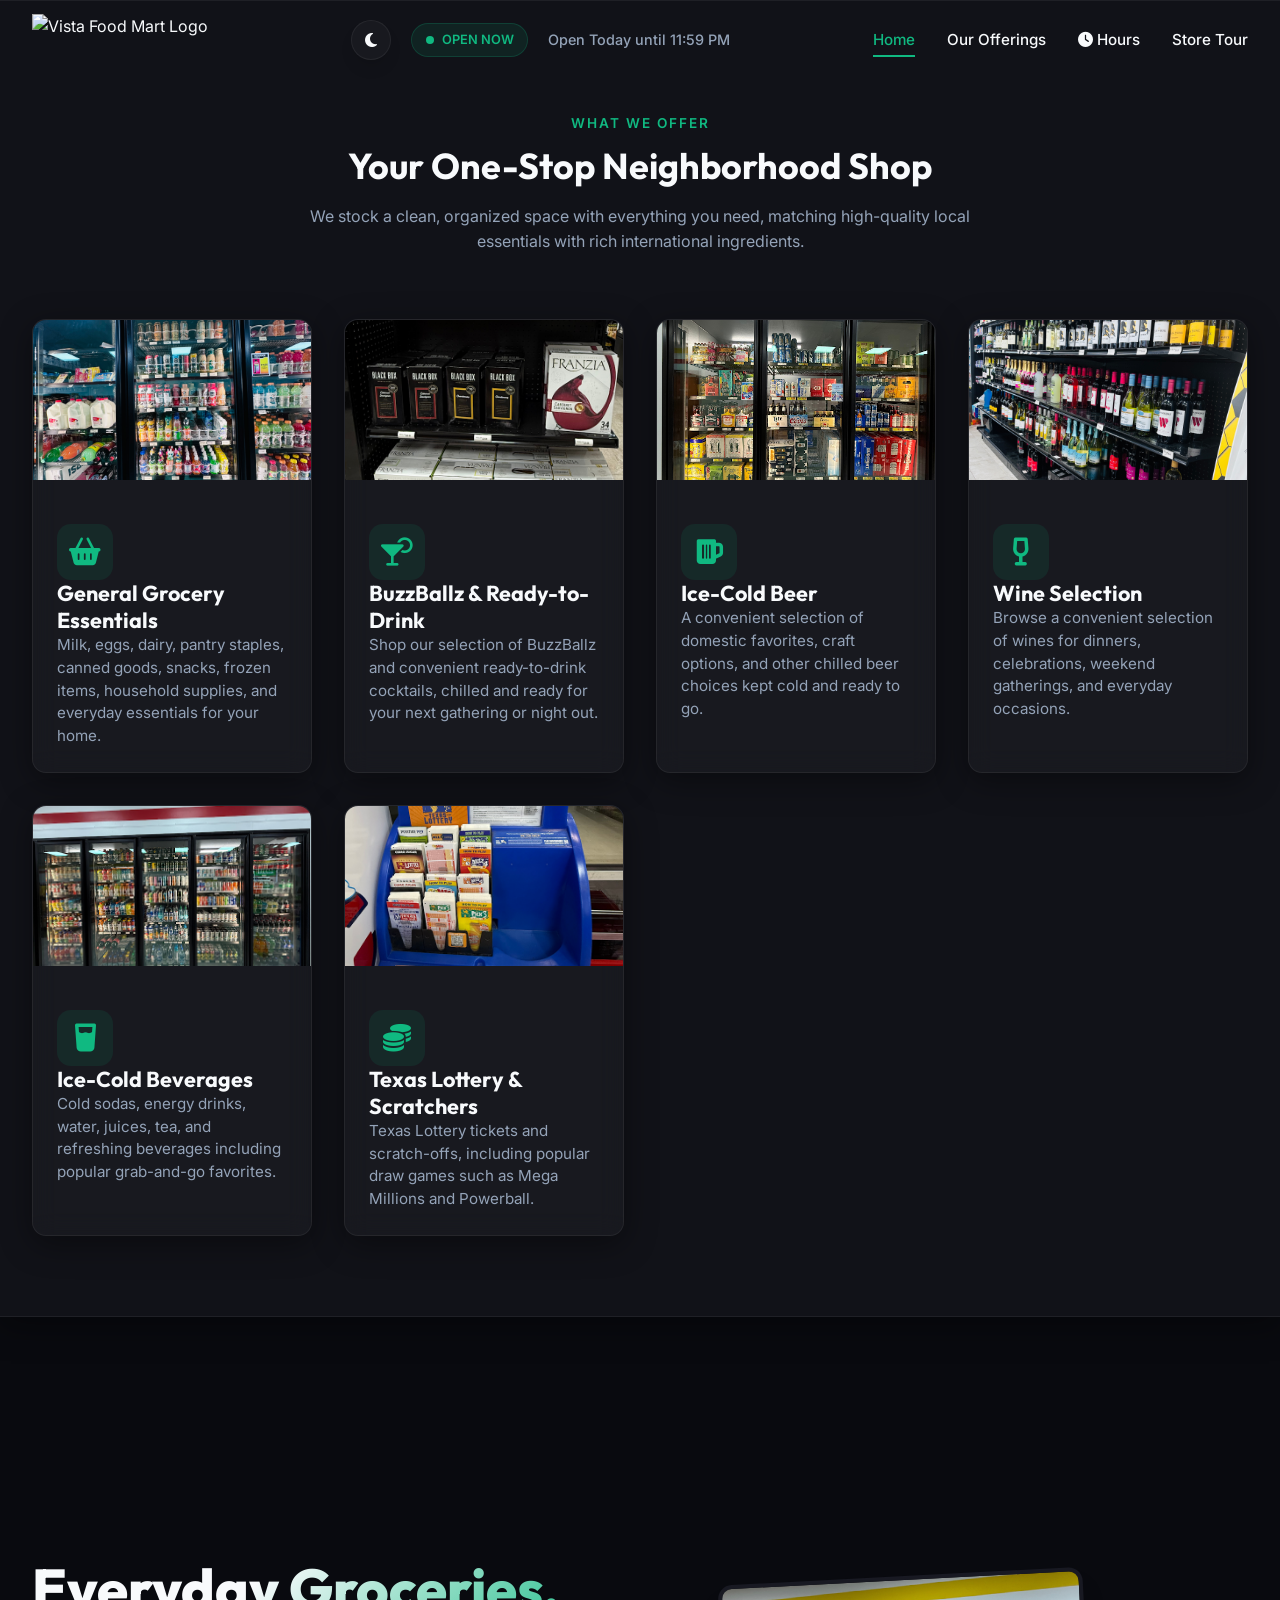
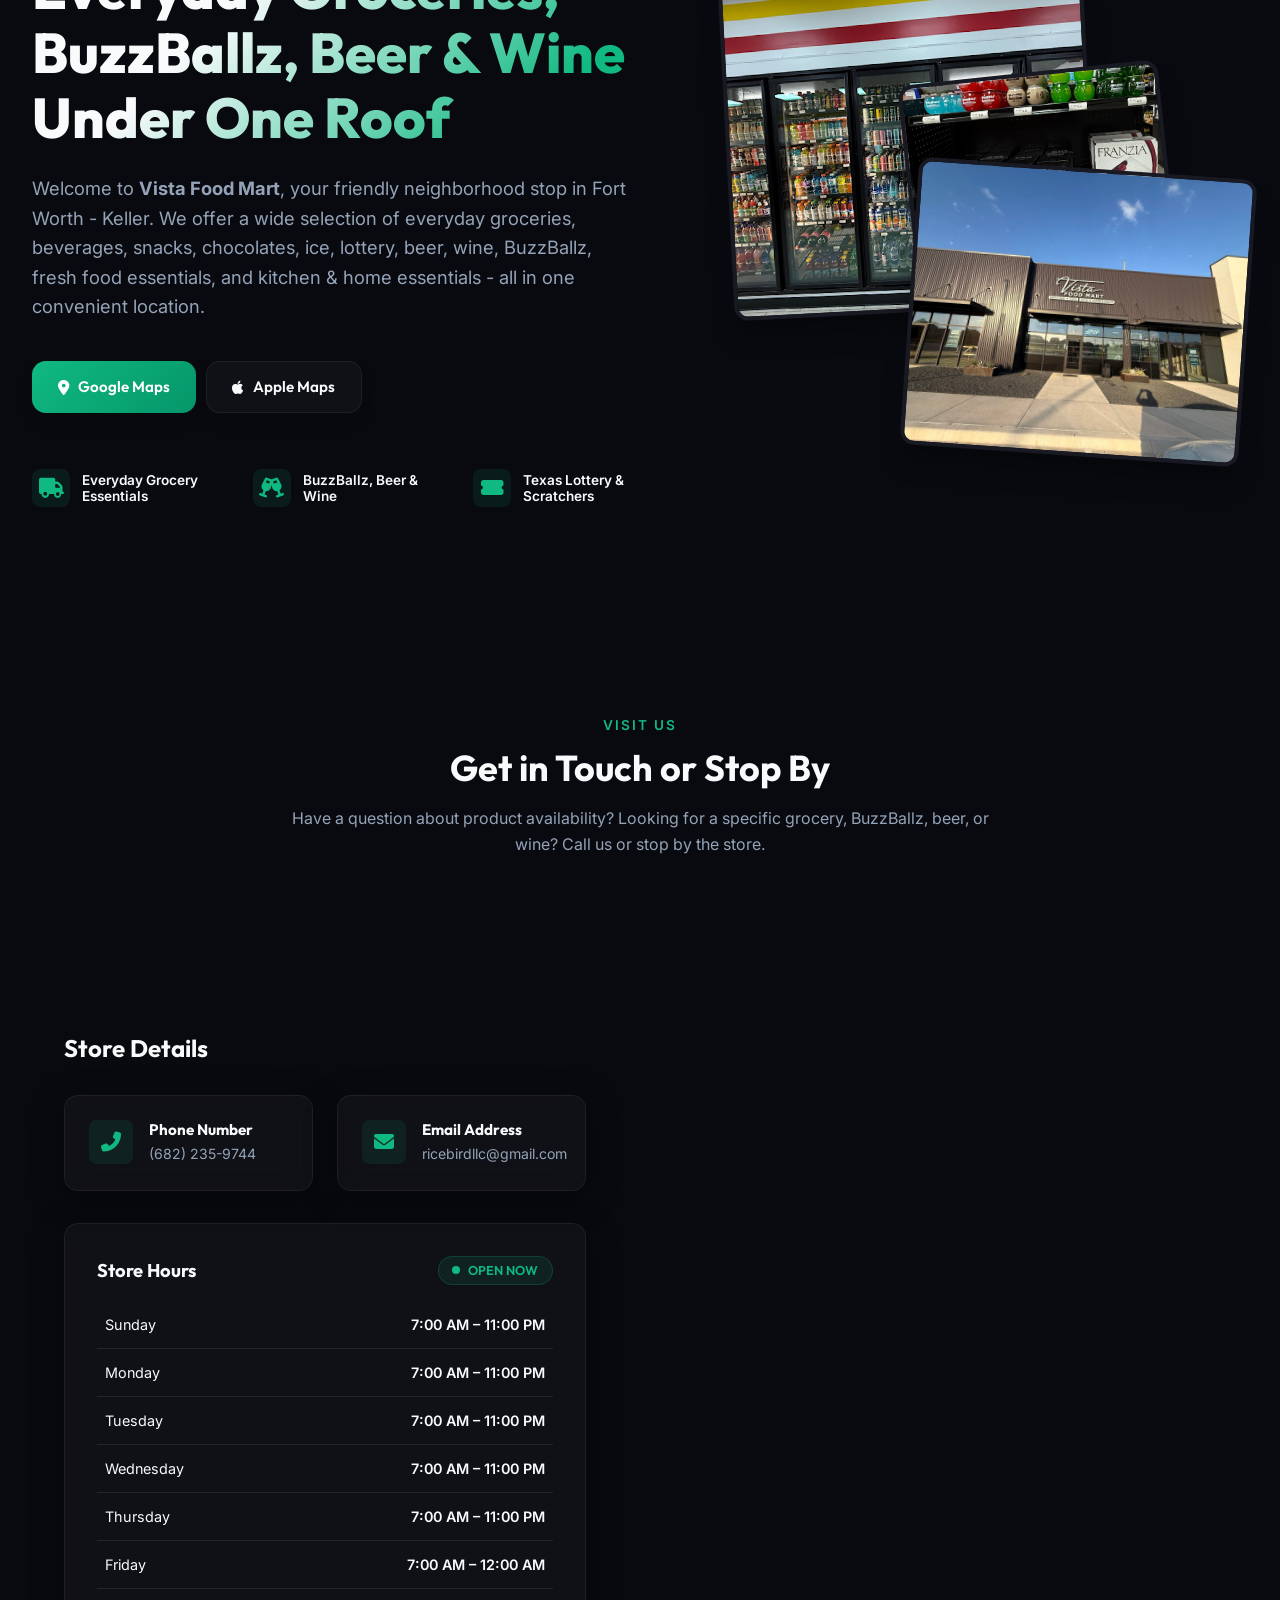
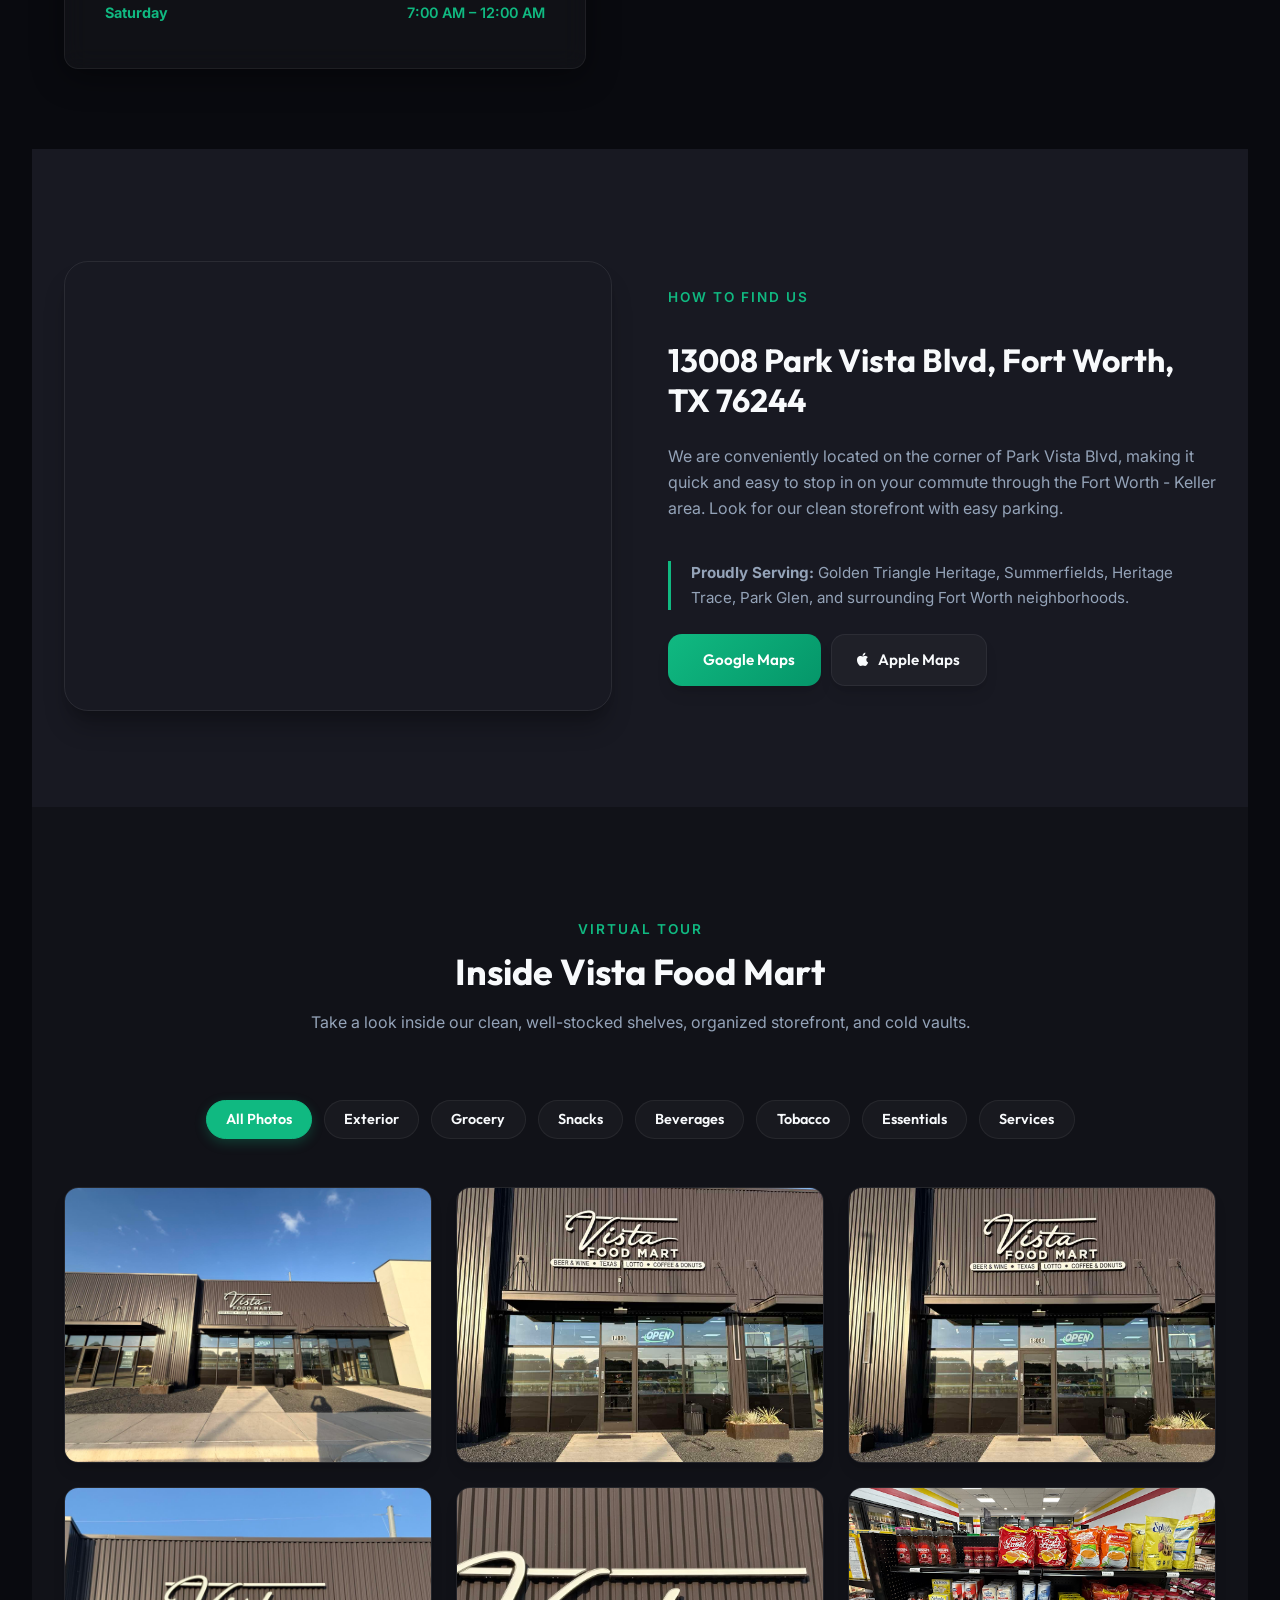
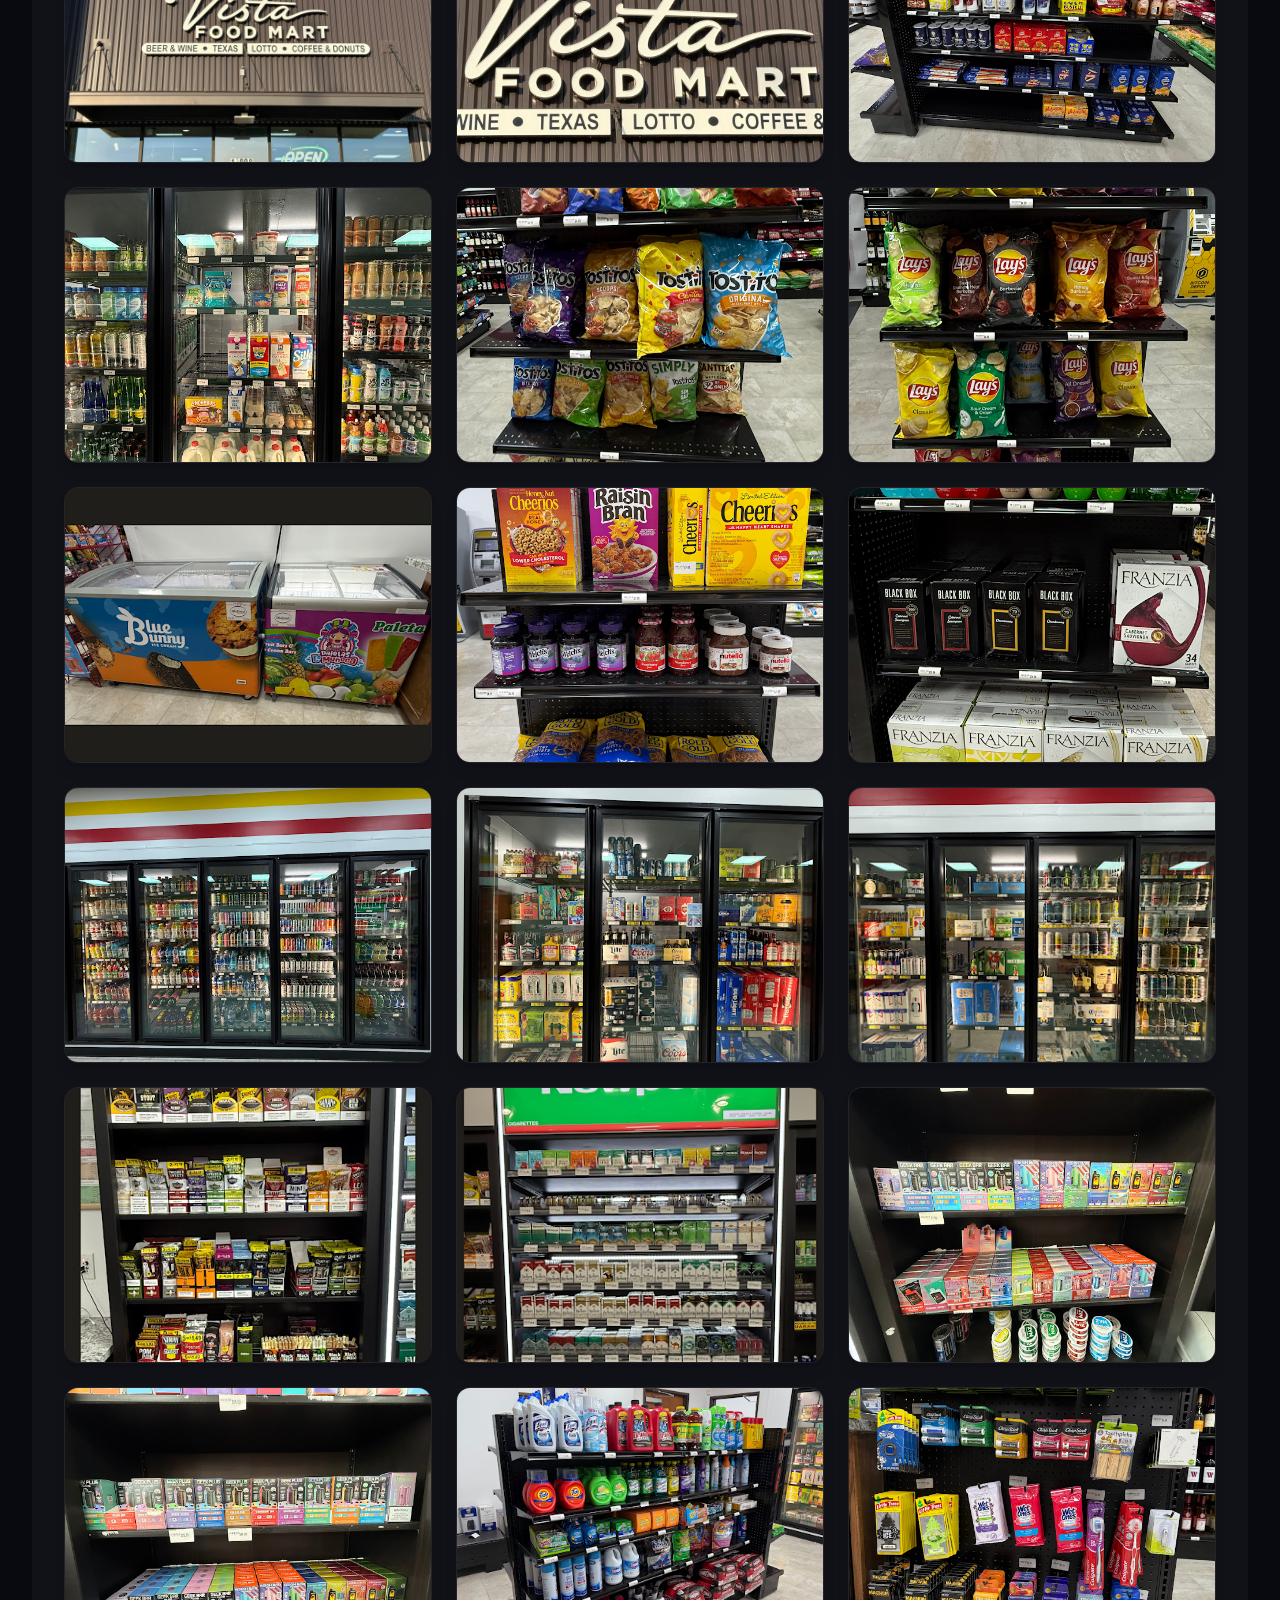
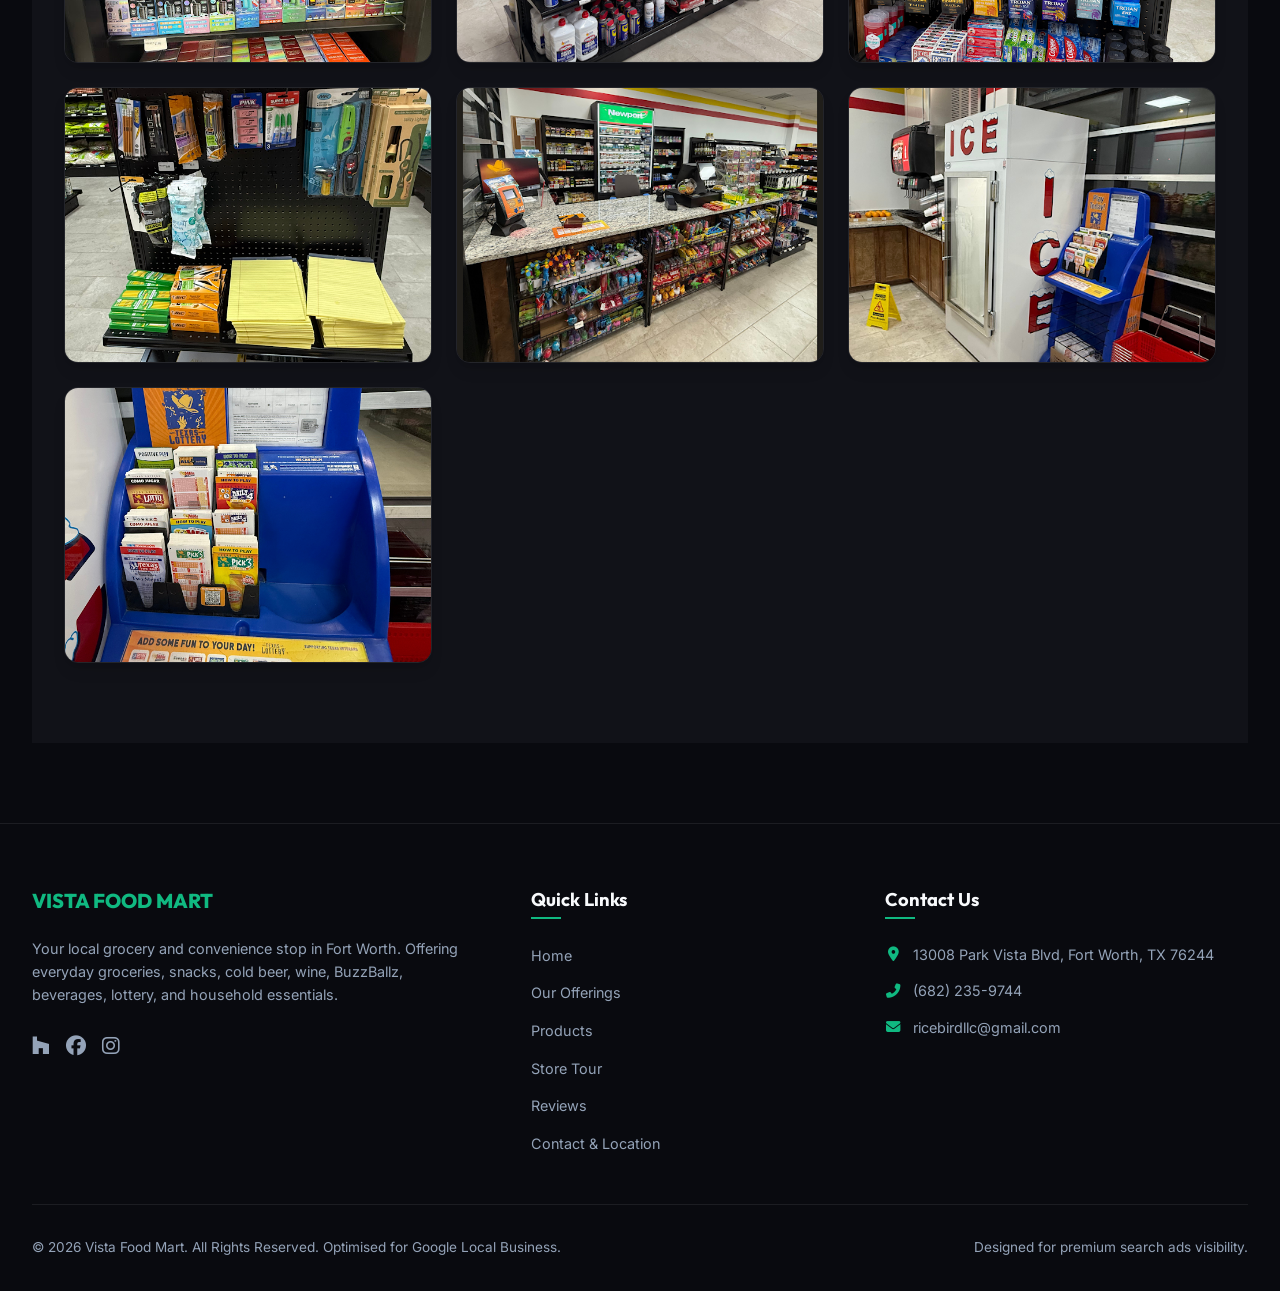
==== commit 24741c5f: "Replace SVG logo with image and update hero section Replaced inline SVG logo with an image file and " ====
--- a/index.html
+++ b/index.html
@@ -116,52 +116,7 @@
 
       <!-- LOGO (LEFT) -->
       <a href="#" class="logo-wrapper" aria-label="Vista Food Mart Logo">
-        <!-- SVG Logo Inlined for color themes and scaling -->
-        <svg xmlns="http://www.w3.org/2000/svg" viewBox="0 0 240 60">
-          <defs>
-            <linearGradient id="navPrimary" x1="0%" y1="0%" x2="100%" y2="100%">
-              <stop offset="0%" stop-color="#10b981" />
-              <stop offset="100%" stop-color="#059669" />
-            </linearGradient>
-            <linearGradient id="navGold" x1="0%" y1="0%" x2="100%" y2="100%">
-              <stop offset="0%" stop-color="#fcd34d" />
-              <stop offset="100%" stop-color="#fbbf24" />
-            </linearGradient>
-            <style>
-              .logo-text-title {
-                font-family: 'Outfit', 'Inter', sans-serif;
-                font-size: 20px;
-                font-weight: 800;
-                letter-spacing: 1px;
-              }
-
-              .logo-text-sub {
-                font-family: 'Inter', sans-serif;
-                font-size: 11px;
-                font-weight: 600;
-                letter-spacing: 2px;
-              }
-
-              .theme-dark .logo-text-title {
-                fill: #ffffff;
-              }
-
-              .theme-light .logo-text-title {
-                fill: #0f172a;
-              }
-            </style>
-          </defs>
-
-          <g transform="translate(10, 8)">
-            <path d="M5,10 L20,0 L35,10 L35,30 C35,38 20,45 20,45 C20,45 5,38 5,30 Z" fill="url(#navPrimary)" />
-            <path d="M13,15 L20,29 L27,15" fill="none" stroke="#ffffff" stroke-width="4.5" stroke-linecap="round"
-              stroke-linejoin="round" />
-            <circle cx="20" cy="8" r="3.5" fill="url(#navGold)" />
-          </g>
-
-          <text x="65" y="28" class="logo-text-title" fill="#ffffff">VISTA</text>
-          <text x="65" y="44" class="logo-text-sub" fill="#fbbf24">FOOD MART</text>
-        </svg>
+        <img src="logo.png" alt="Vista Food Mart Logo" style="height: 52px; width: auto; object-fit: contain;" />
       </a>
 
       <!-- RIGHT SIDE (STATUS + THEME) -->
@@ -204,6 +159,93 @@
   <!-- Main Content -->
   <main>
 
+
+
+    <!-- Services / Highlights Section -->
+    <section id="services" class="glass-card"
+      style="border-radius: 0; border-left: none; border-right: none; margin-bottom: 3rem;">
+      <div class="section-header">
+        <span class="section-subtitle">What We Offer</span>
+        <h2 class="section-title">Your One-Stop Neighborhood Shop</h2>
+        <p class="section-desc">We stock a clean, organized space with everything you need, matching high-quality local
+          essentials with rich international ingredients.</p>
+      </div>
+
+      <div class="services-grid">
+        <!-- General Grocery -->
+        <div class="service-card glass-card" style="overflow: hidden; padding: 0;">
+          <img src="./photo/milk eggs juice.jpeg" alt="Everyday Grocery Essentials"
+            style="width: 100%; height: 160px; object-fit: cover;">
+          <div style="padding: 1.5rem;">
+            <div class="service-icon"><i class="fas fa-shopping-basket"></i></div>
+            <h3 class="service-title">General Grocery Essentials</h3>
+            <p class="service-desc">Milk, eggs, dairy, pantry staples, canned goods, snacks, frozen items, household
+              supplies, and everyday essentials for your home.</p>
+          </div>
+        </div>
+
+        <!-- BuzzBallz -->
+        <div class="service-card glass-card" style="overflow: hidden; padding: 0;">
+          <img src="./photo/Beverages/buzzball.png" alt="BuzzBallz Ready-to-Drink Cocktails"
+            style="width: 100%; height: 160px; object-fit: cover;">
+          <div style="padding: 1.5rem;">
+            <div class="service-icon"><i class="fas fa-cocktail"></i></div>
+            <h3 class="service-title">BuzzBallz &amp; Ready-to-Drink</h3>
+            <p class="service-desc">Shop our selection of BuzzBallz and convenient ready-to-drink cocktails, chilled and
+              ready for your next gathering or night out.</p>
+          </div>
+        </div>
+
+        <!-- Beer -->
+        <div class="service-card glass-card" style="overflow: hidden; padding: 0;">
+          <img src="./photo/Beverages/hard drinks.png" alt="Chilled Beer Selection"
+            style="width: 100%; height: 160px; object-fit: cover;">
+          <div style="padding: 1.5rem;">
+            <div class="service-icon"><i class="fas fa-beer"></i></div>
+            <h3 class="service-title">Ice-Cold Beer</h3>
+            <p class="service-desc">A convenient selection of domestic favorites, craft options, and other chilled beer
+              choices kept cold and ready to go.</p>
+          </div>
+        </div>
+
+        <!-- Wine -->
+        <div class="service-card glass-card" style="overflow: hidden; padding: 0;">
+          <img src="./photo/wine.jpeg" alt="Wine and Chilled Beverage Selection"
+            style="width: 100%; height: 160px; object-fit: cover;">
+          <div style="padding: 1.5rem;">
+            <div class="service-icon"><i class="fas fa-wine-glass-alt"></i></div>
+            <h3 class="service-title">Wine Selection</h3>
+            <p class="service-desc">Browse a convenient selection of wines for dinners, celebrations, weekend
+              gatherings, and everyday occasions.</p>
+          </div>
+        </div>
+
+        <!-- Cold Beverages -->
+        <div class="service-card glass-card" style="overflow: hidden; padding: 0;">
+          <img src="./photo/Beverages/cold drinks.png" alt="Cold Beverages and Energy Drinks"
+            style="width: 100%; height: 160px; object-fit: cover;">
+          <div style="padding: 1.5rem;">
+            <div class="service-icon"><i class="fas fa-glass-water"></i></div>
+            <h3 class="service-title">Ice-Cold Beverages</h3>
+            <p class="service-desc">Cold sodas, energy drinks, water, juices, tea, and refreshing beverages including
+              popular grab-and-go favorites.</p>
+          </div>
+        </div>
+
+        <!-- Lottery -->
+        <div class="service-card glass-card" style="overflow: hidden; padding: 0;">
+          <img src="./photo/Services/lotto.png" alt="Texas Lottery and Scratchers"
+            style="width: 100%; height: 160px; object-fit: cover;">
+          <div style="padding: 1.5rem;">
+            <div class="service-icon"><i class="fas fa-coins"></i></div>
+            <h3 class="service-title">Texas Lottery &amp; Scratchers</h3>
+            <p class="service-desc">Texas Lottery tickets and scratch-offs, including popular draw games such as Mega
+              Millions and Powerball.</p>
+          </div>
+        </div>
+      </div>
+    </section>
+
     <!-- Hero Section -->
     <section id="hero">
       <div class="hero-content">
@@ -278,91 +320,6 @@
           </div>
           <div class="collage-photo photo-3">
             <img src="./photo/Beverages/buzzball.png" alt="BuzzBallz selection inside Vista Food Mart">
-          </div>
-        </div>
-      </div>
-    </section>
-
-    <!-- Services / Highlights Section -->
-    <section id="services" class="glass-card"
-      style="border-radius: 0; border-left: none; border-right: none; margin-bottom: 3rem;">
-      <div class="section-header">
-        <span class="section-subtitle">What We Offer</span>
-        <h2 class="section-title">Your One-Stop Neighborhood Shop</h2>
-        <p class="section-desc">We stock a clean, organized space with everything you need, matching high-quality local
-          essentials with rich international ingredients.</p>
-      </div>
-
-      <div class="services-grid">
-        <!-- General Grocery -->
-        <div class="service-card glass-card" style="overflow: hidden; padding: 0;">
-          <img src="./photo/Grocery/milk eggs.png" alt="Everyday Grocery Essentials"
-            style="width: 100%; height: 160px; object-fit: cover;">
-          <div style="padding: 1.5rem;">
-            <div class="service-icon"><i class="fas fa-shopping-basket"></i></div>
-            <h3 class="service-title">General Grocery Essentials</h3>
-            <p class="service-desc">Milk, eggs, dairy, pantry staples, canned goods, snacks, frozen items, household
-              supplies, and everyday essentials for your home.</p>
-          </div>
-        </div>
-
-        <!-- BuzzBallz -->
-        <div class="service-card glass-card" style="overflow: hidden; padding: 0;">
-          <img src="./photo/Beverages/buzzball.png" alt="BuzzBallz Ready-to-Drink Cocktails"
-            style="width: 100%; height: 160px; object-fit: cover;">
-          <div style="padding: 1.5rem;">
-            <div class="service-icon"><i class="fas fa-cocktail"></i></div>
-            <h3 class="service-title">BuzzBallz &amp; Ready-to-Drink</h3>
-            <p class="service-desc">Shop our selection of BuzzBallz and convenient ready-to-drink cocktails, chilled and
-              ready for your next gathering or night out.</p>
-          </div>
-        </div>
-
-        <!-- Beer -->
-        <div class="service-card glass-card" style="overflow: hidden; padding: 0;">
-          <img src="./photo/Beverages/hard drinks.png" alt="Chilled Beer Selection"
-            style="width: 100%; height: 160px; object-fit: cover;">
-          <div style="padding: 1.5rem;">
-            <div class="service-icon"><i class="fas fa-beer"></i></div>
-            <h3 class="service-title">Ice-Cold Beer</h3>
-            <p class="service-desc">A convenient selection of domestic favorites, craft options, and other chilled beer
-              choices kept cold and ready to go.</p>
-          </div>
-        </div>
-
-        <!-- Wine -->
-        <div class="service-card glass-card" style="overflow: hidden; padding: 0;">
-          <img src="./photo/Beverages/hard2.png" alt="Wine and Chilled Beverage Selection"
-            style="width: 100%; height: 160px; object-fit: cover;">
-          <div style="padding: 1.5rem;">
-            <div class="service-icon"><i class="fas fa-wine-glass-alt"></i></div>
-            <h3 class="service-title">Wine Selection</h3>
-            <p class="service-desc">Browse a convenient selection of wines for dinners, celebrations, weekend
-              gatherings, and everyday occasions.</p>
-          </div>
-        </div>
-
-        <!-- Cold Beverages -->
-        <div class="service-card glass-card" style="overflow: hidden; padding: 0;">
-          <img src="./photo/Beverages/cold drinks.png" alt="Cold Beverages and Energy Drinks"
-            style="width: 100%; height: 160px; object-fit: cover;">
-          <div style="padding: 1.5rem;">
-            <div class="service-icon"><i class="fas fa-glass-water"></i></div>
-            <h3 class="service-title">Ice-Cold Beverages</h3>
-            <p class="service-desc">Cold sodas, energy drinks, water, juices, tea, and refreshing beverages including
-              popular grab-and-go favorites.</p>
-          </div>
-        </div>
-
-        <!-- Lottery -->
-        <div class="service-card glass-card" style="overflow: hidden; padding: 0;">
-          <img src="./photo/Services/lotto.png" alt="Texas Lottery and Scratchers"
-            style="width: 100%; height: 160px; object-fit: cover;">
-          <div style="padding: 1.5rem;">
-            <div class="service-icon"><i class="fas fa-coins"></i></div>
-            <h3 class="service-title">Texas Lottery &amp; Scratchers</h3>
-            <p class="service-desc">Texas Lottery tickets and scratch-offs, including popular draw games such as Mega
-              Millions and Powerball.</p>
           </div>
         </div>
       </div>
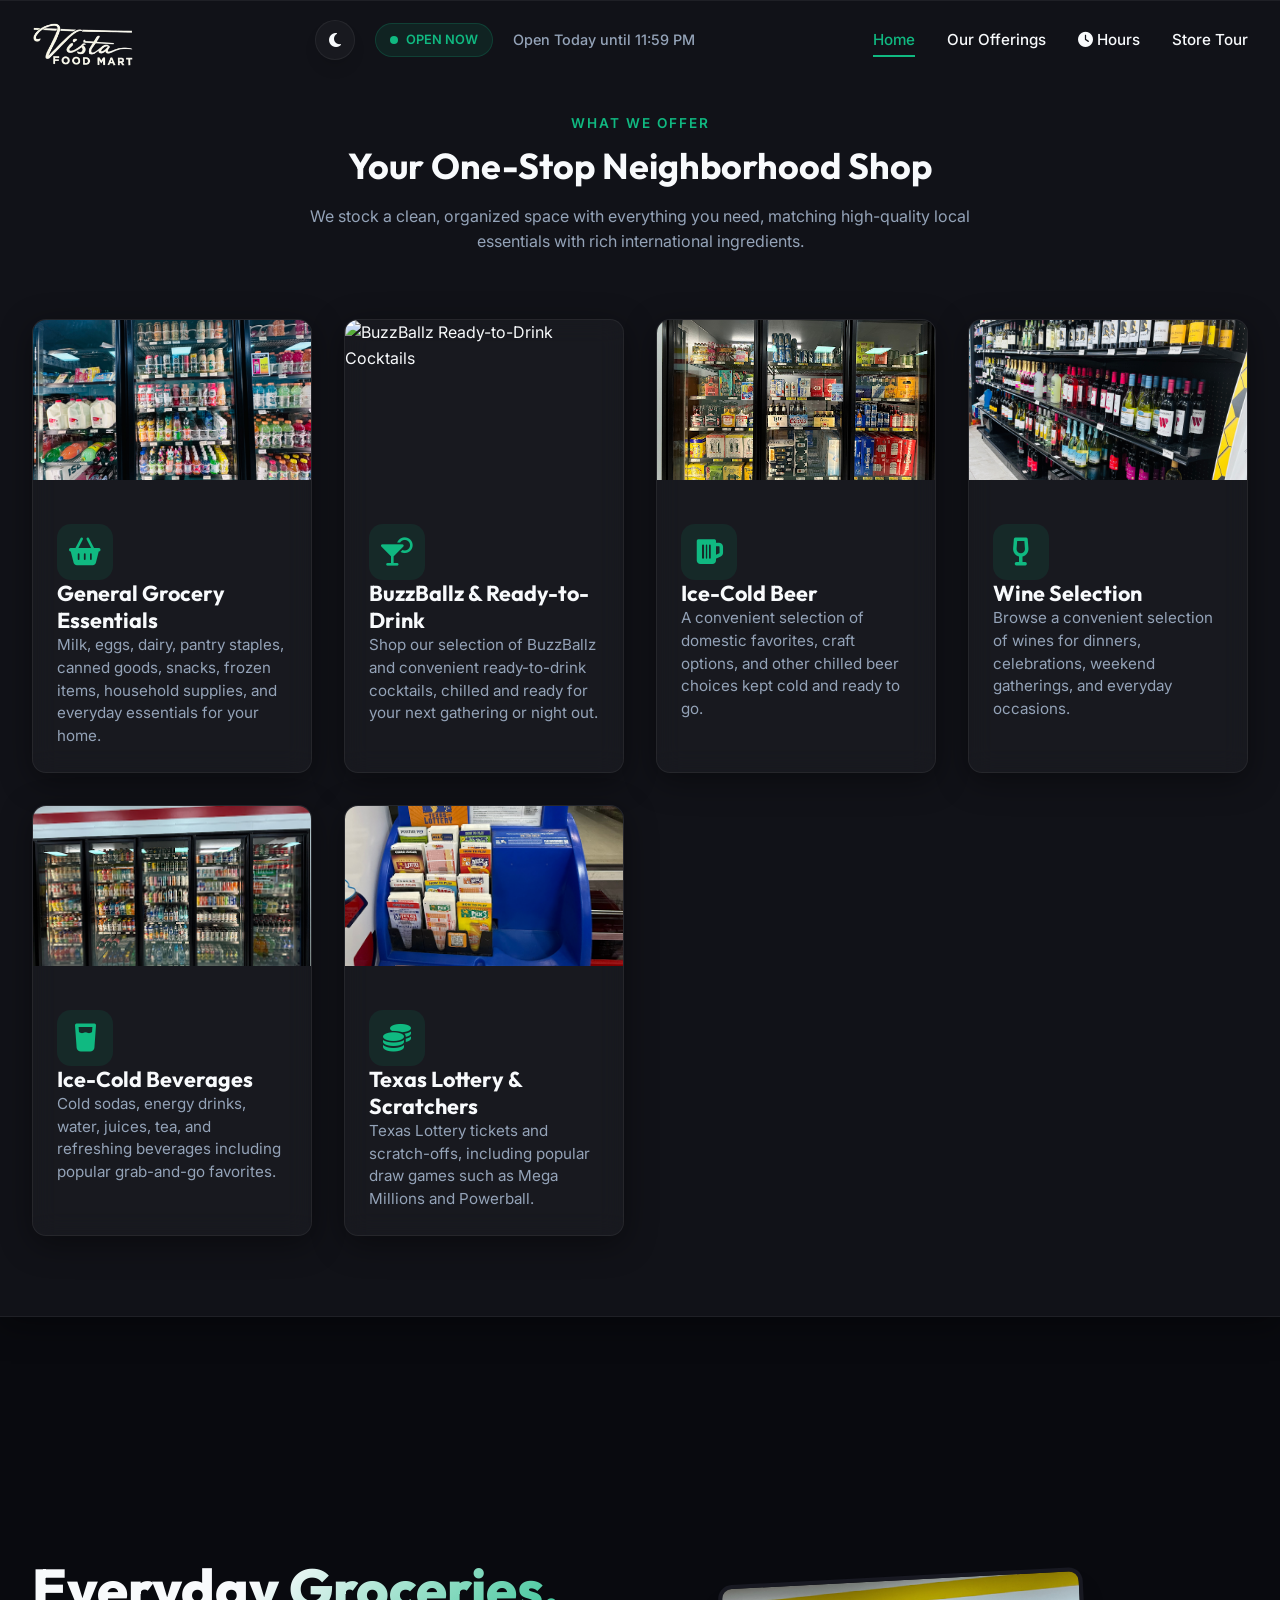
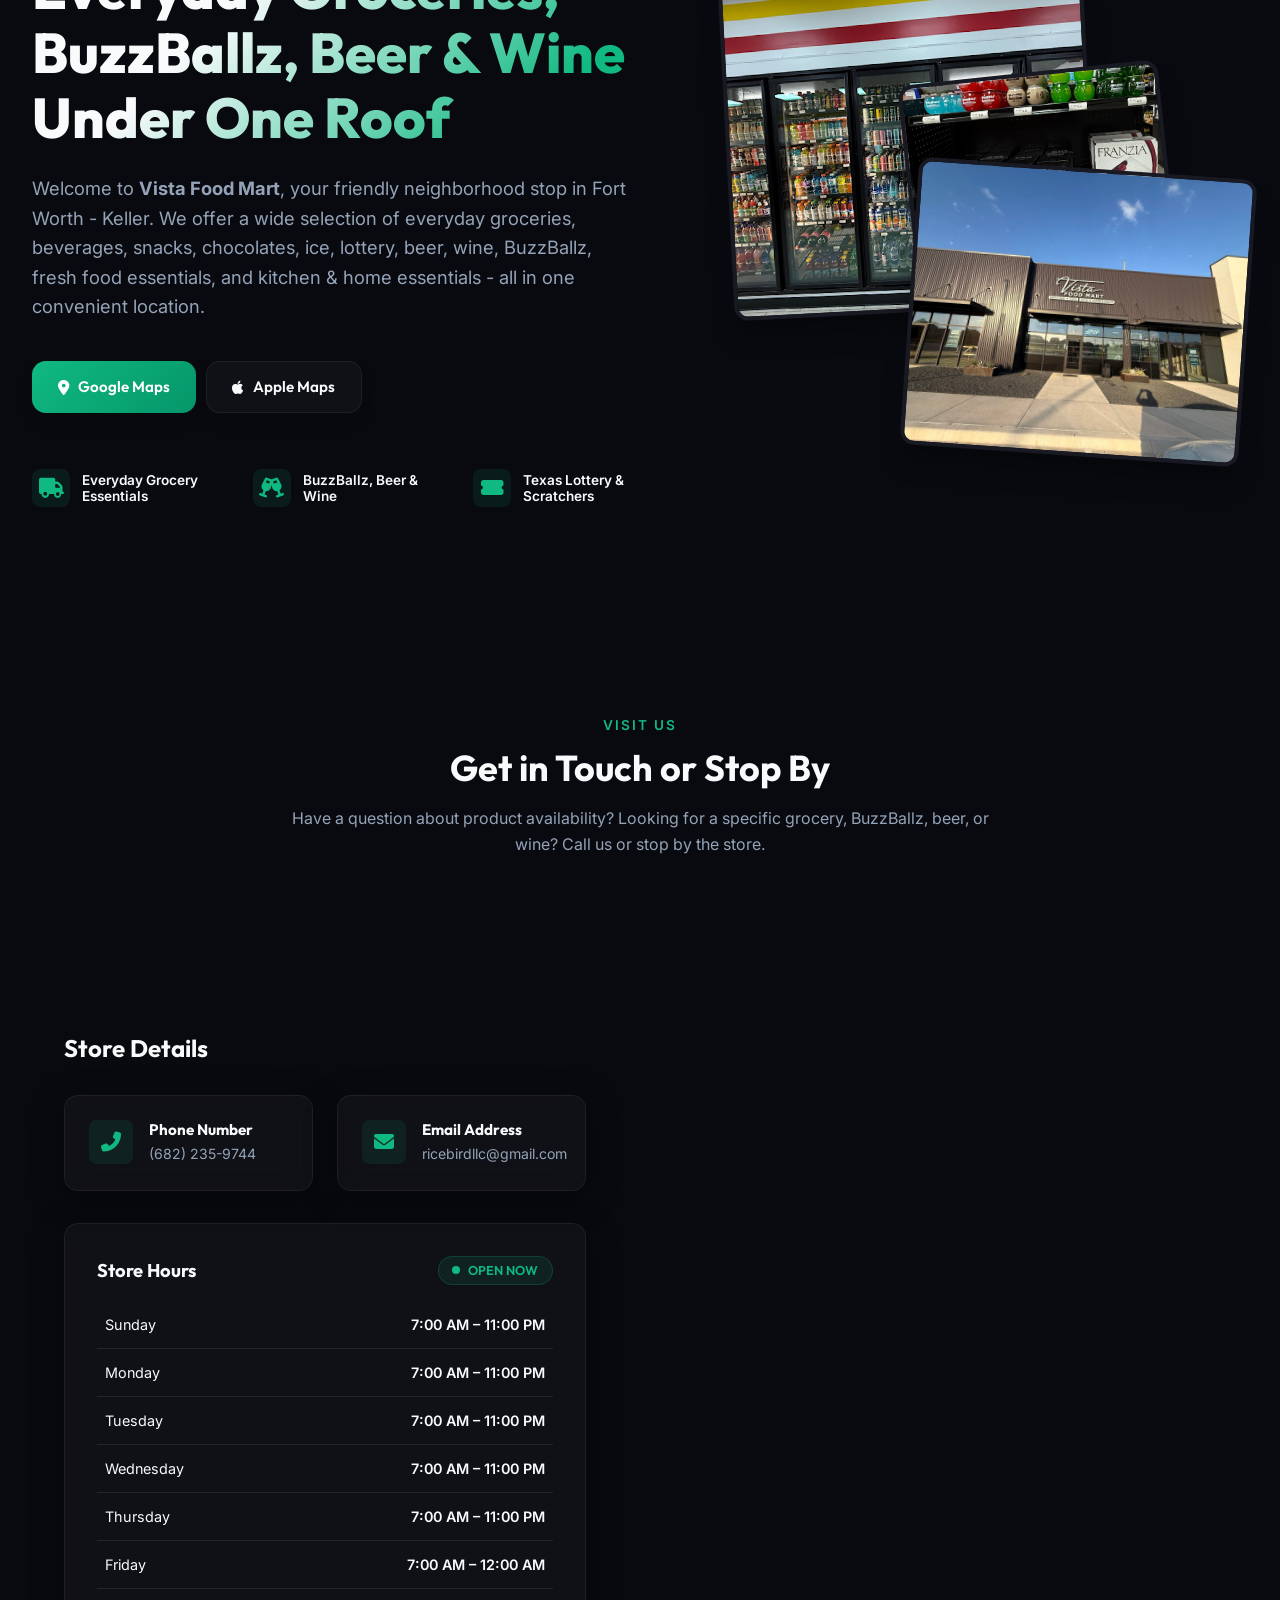
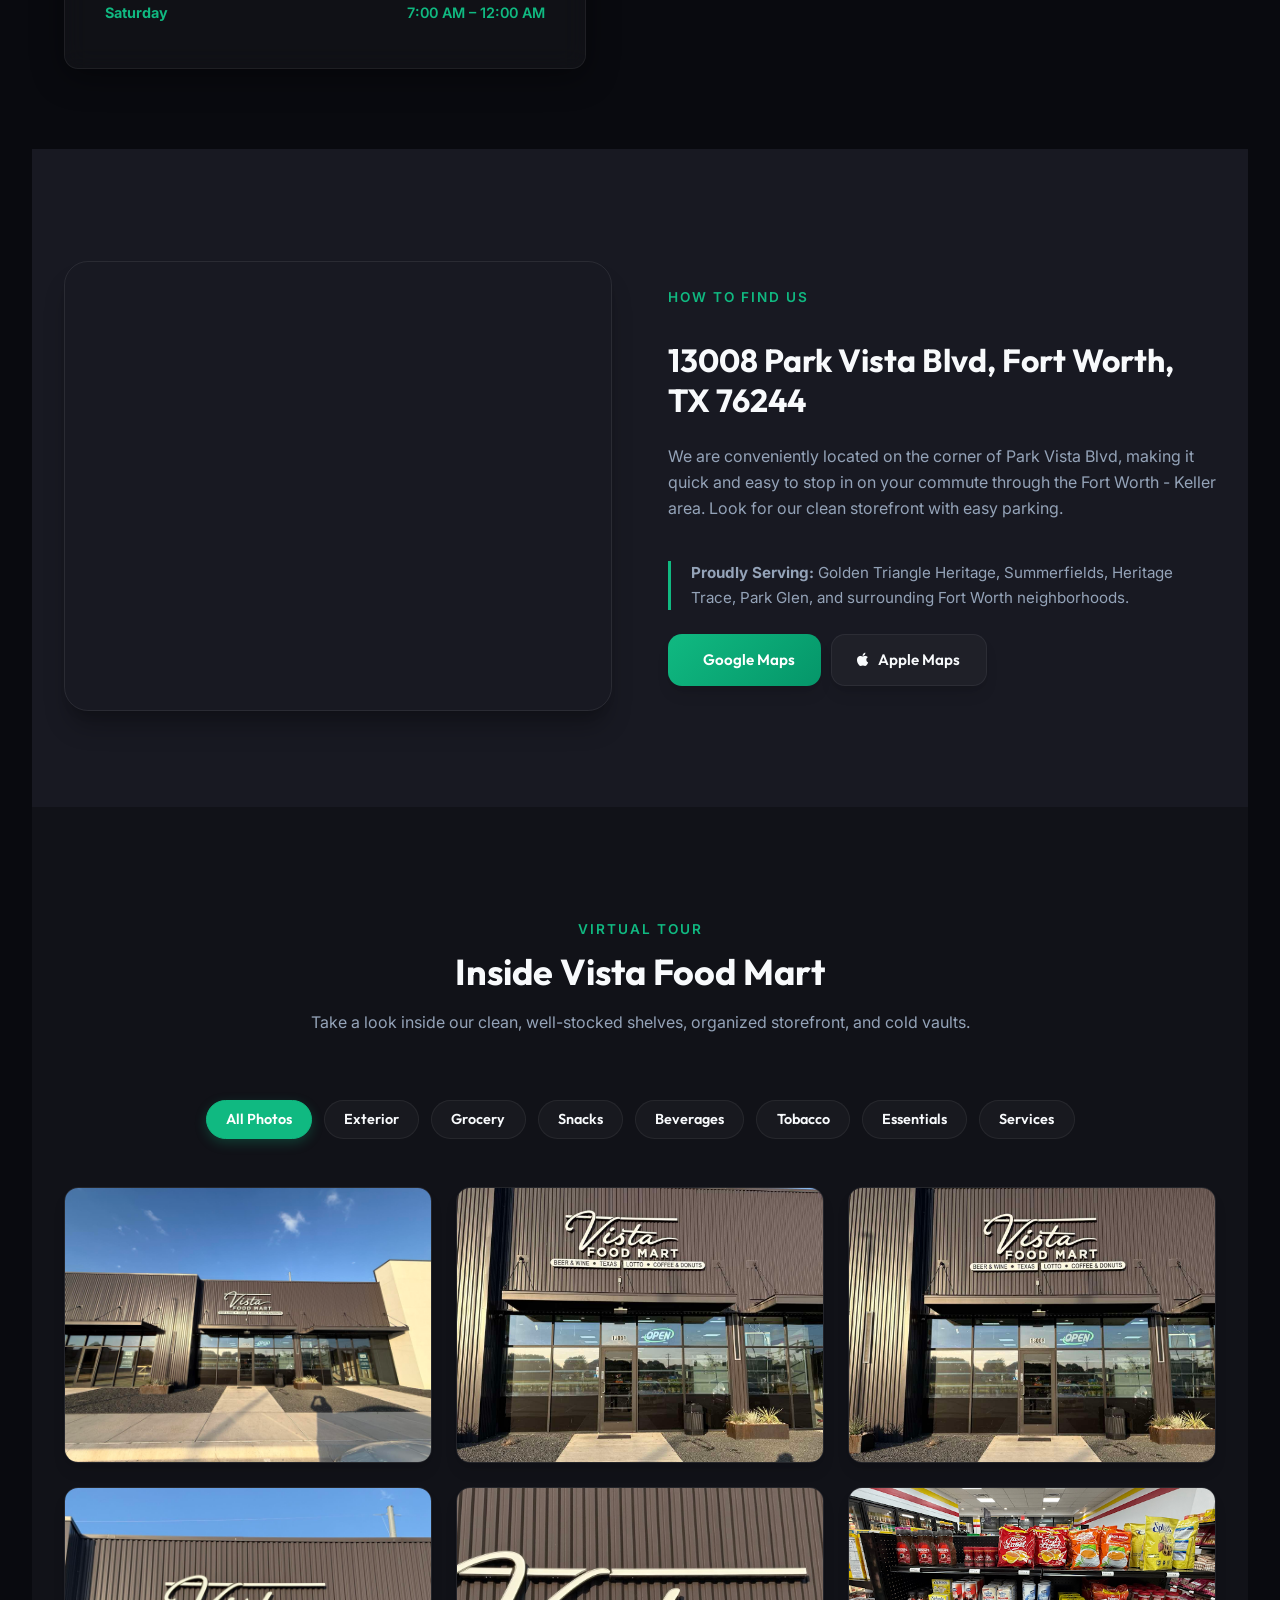
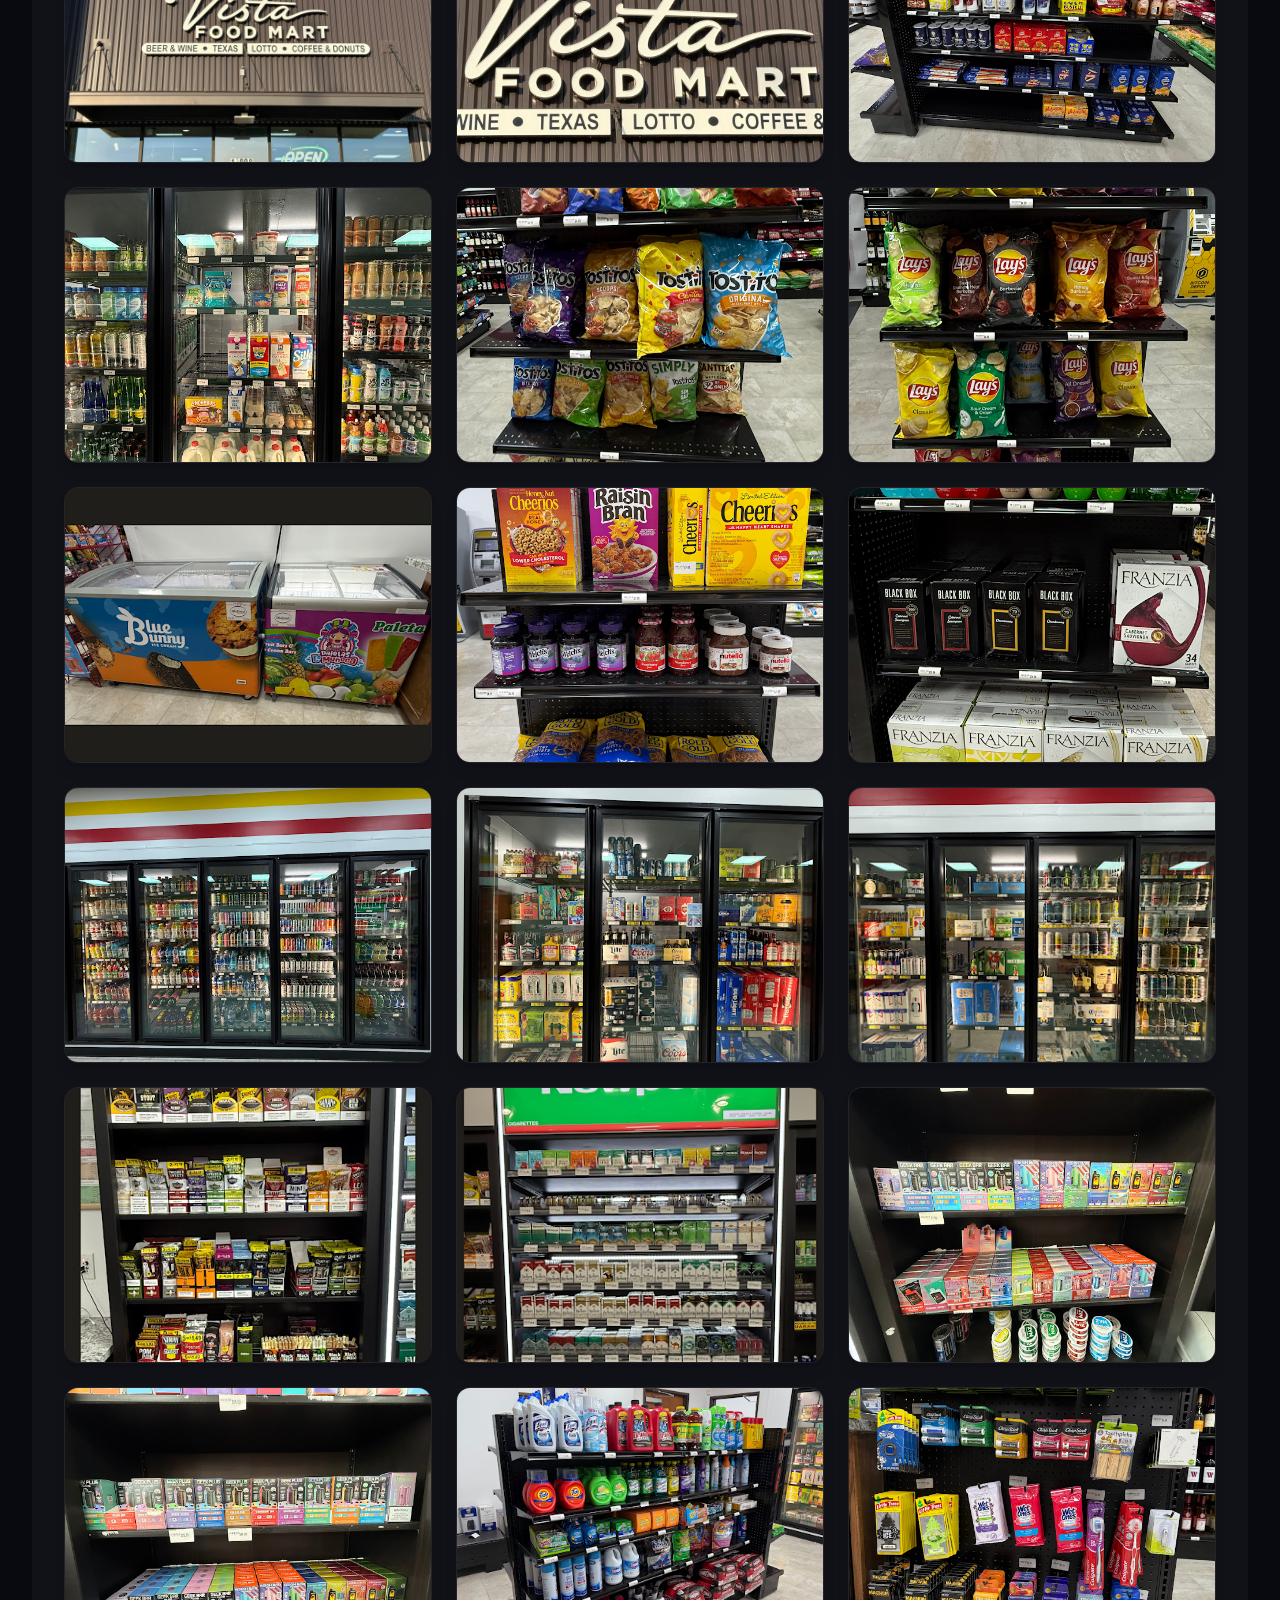
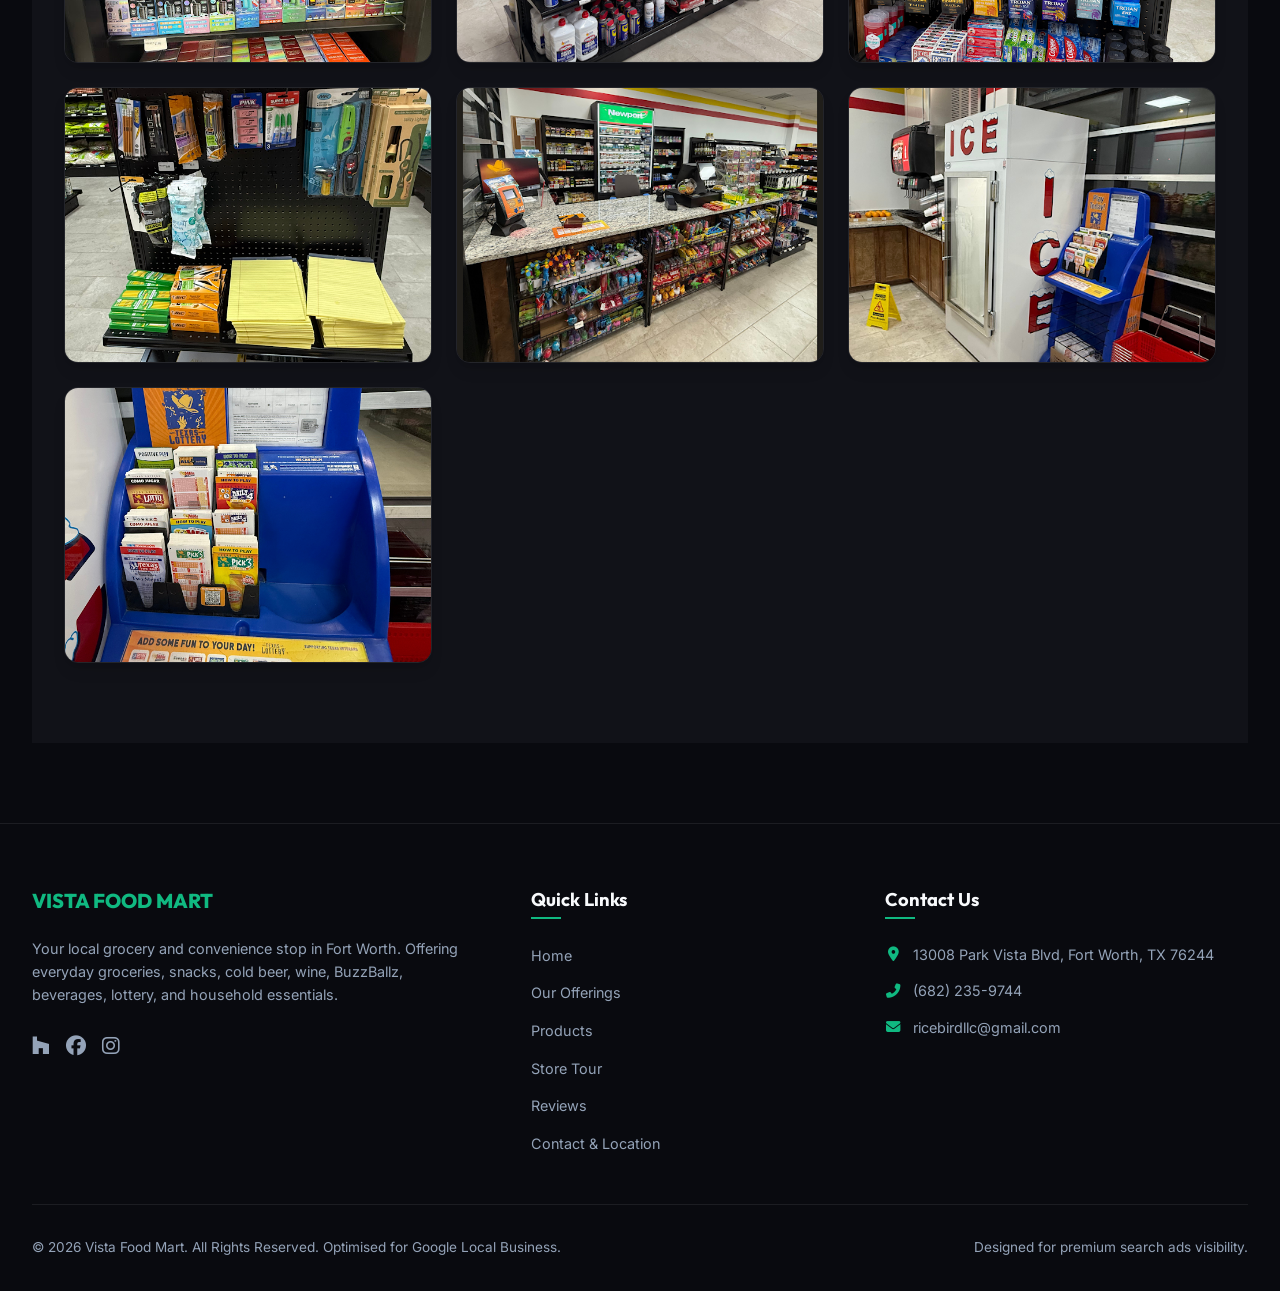
==== commit d974b30f: "Fix image source for BuzzBallz in index.html" ====
--- a/index.html
+++ b/index.html
@@ -186,7 +186,7 @@
 
         <!-- BuzzBallz -->
         <div class="service-card glass-card" style="overflow: hidden; padding: 0;">
-          <img src="./photo/Beverages/buzzball.png" alt="BuzzBallz Ready-to-Drink Cocktails"
+          <img src="./photo/Beverages/buzzball.JPG" alt="BuzzBallz Ready-to-Drink Cocktails"
             style="width: 100%; height: 160px; object-fit: cover;">
           <div style="padding: 1.5rem;">
             <div class="service-icon"><i class="fas fa-cocktail"></i></div>
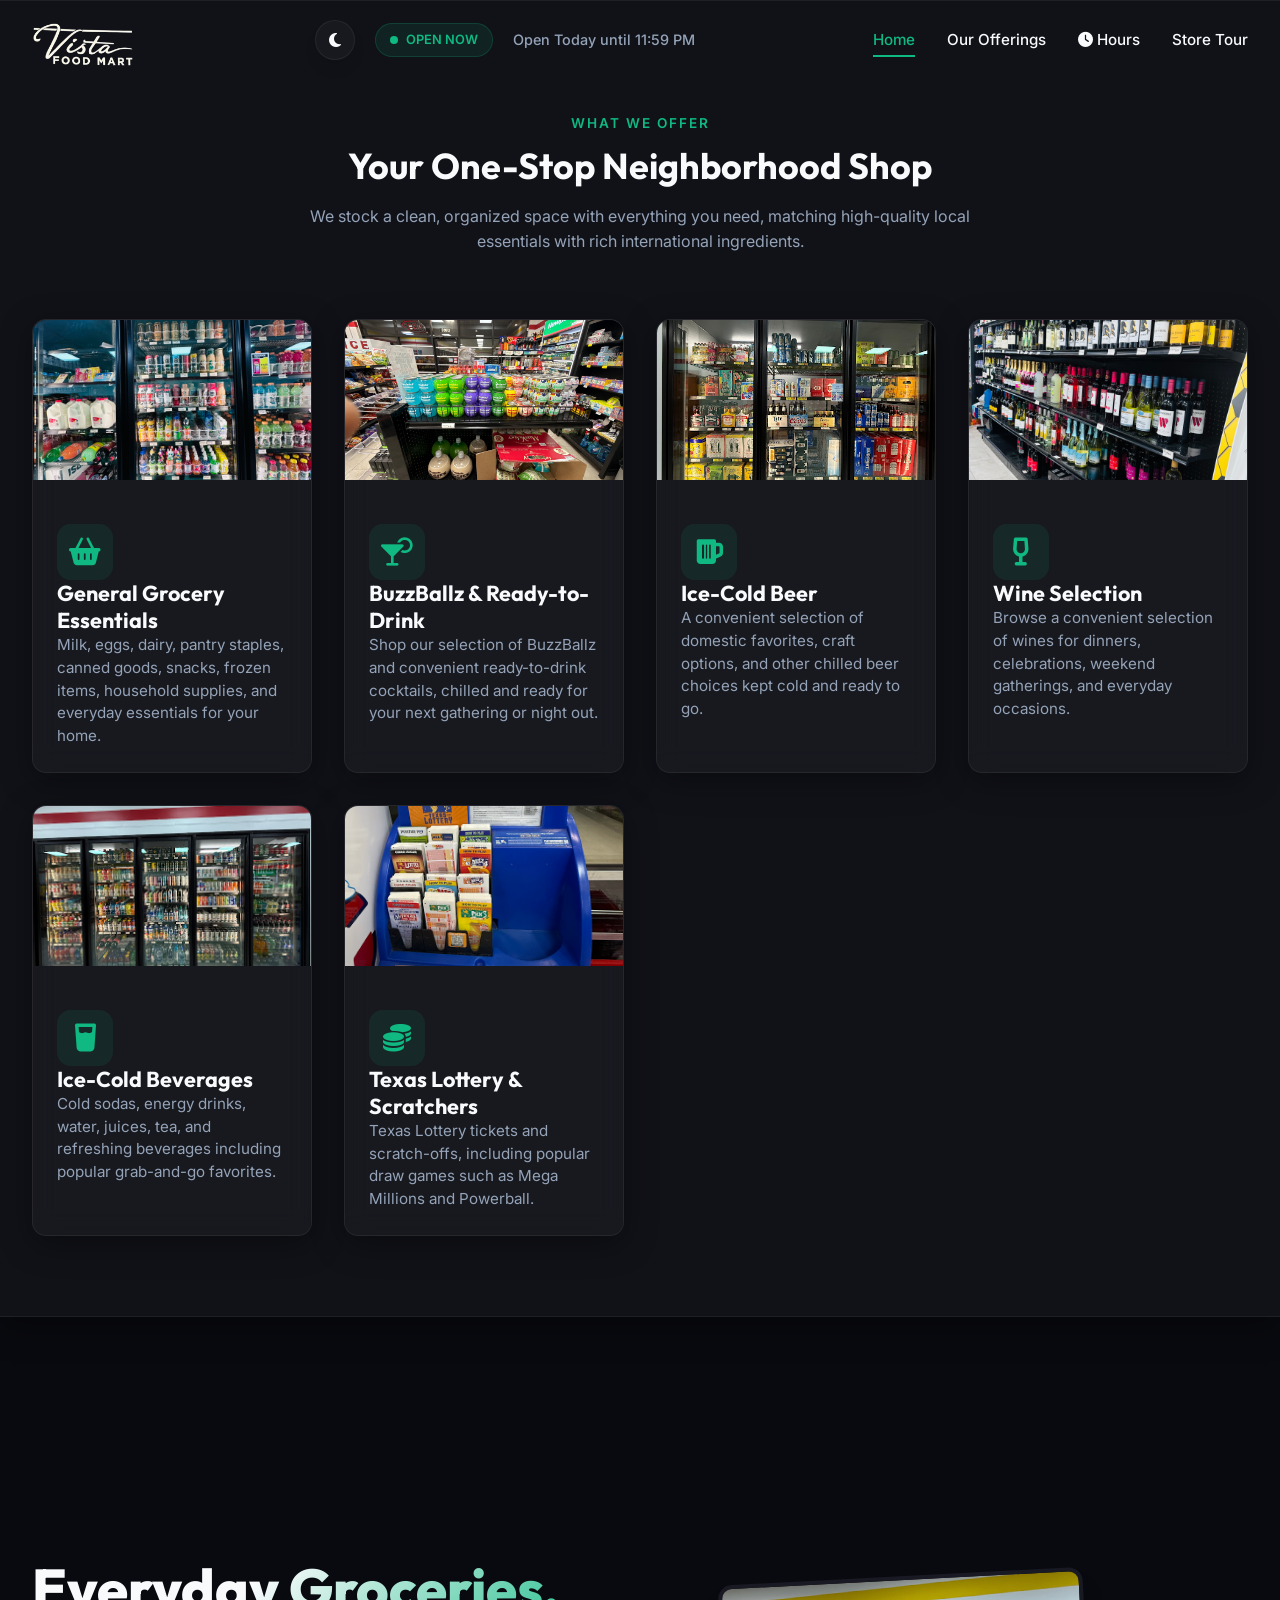
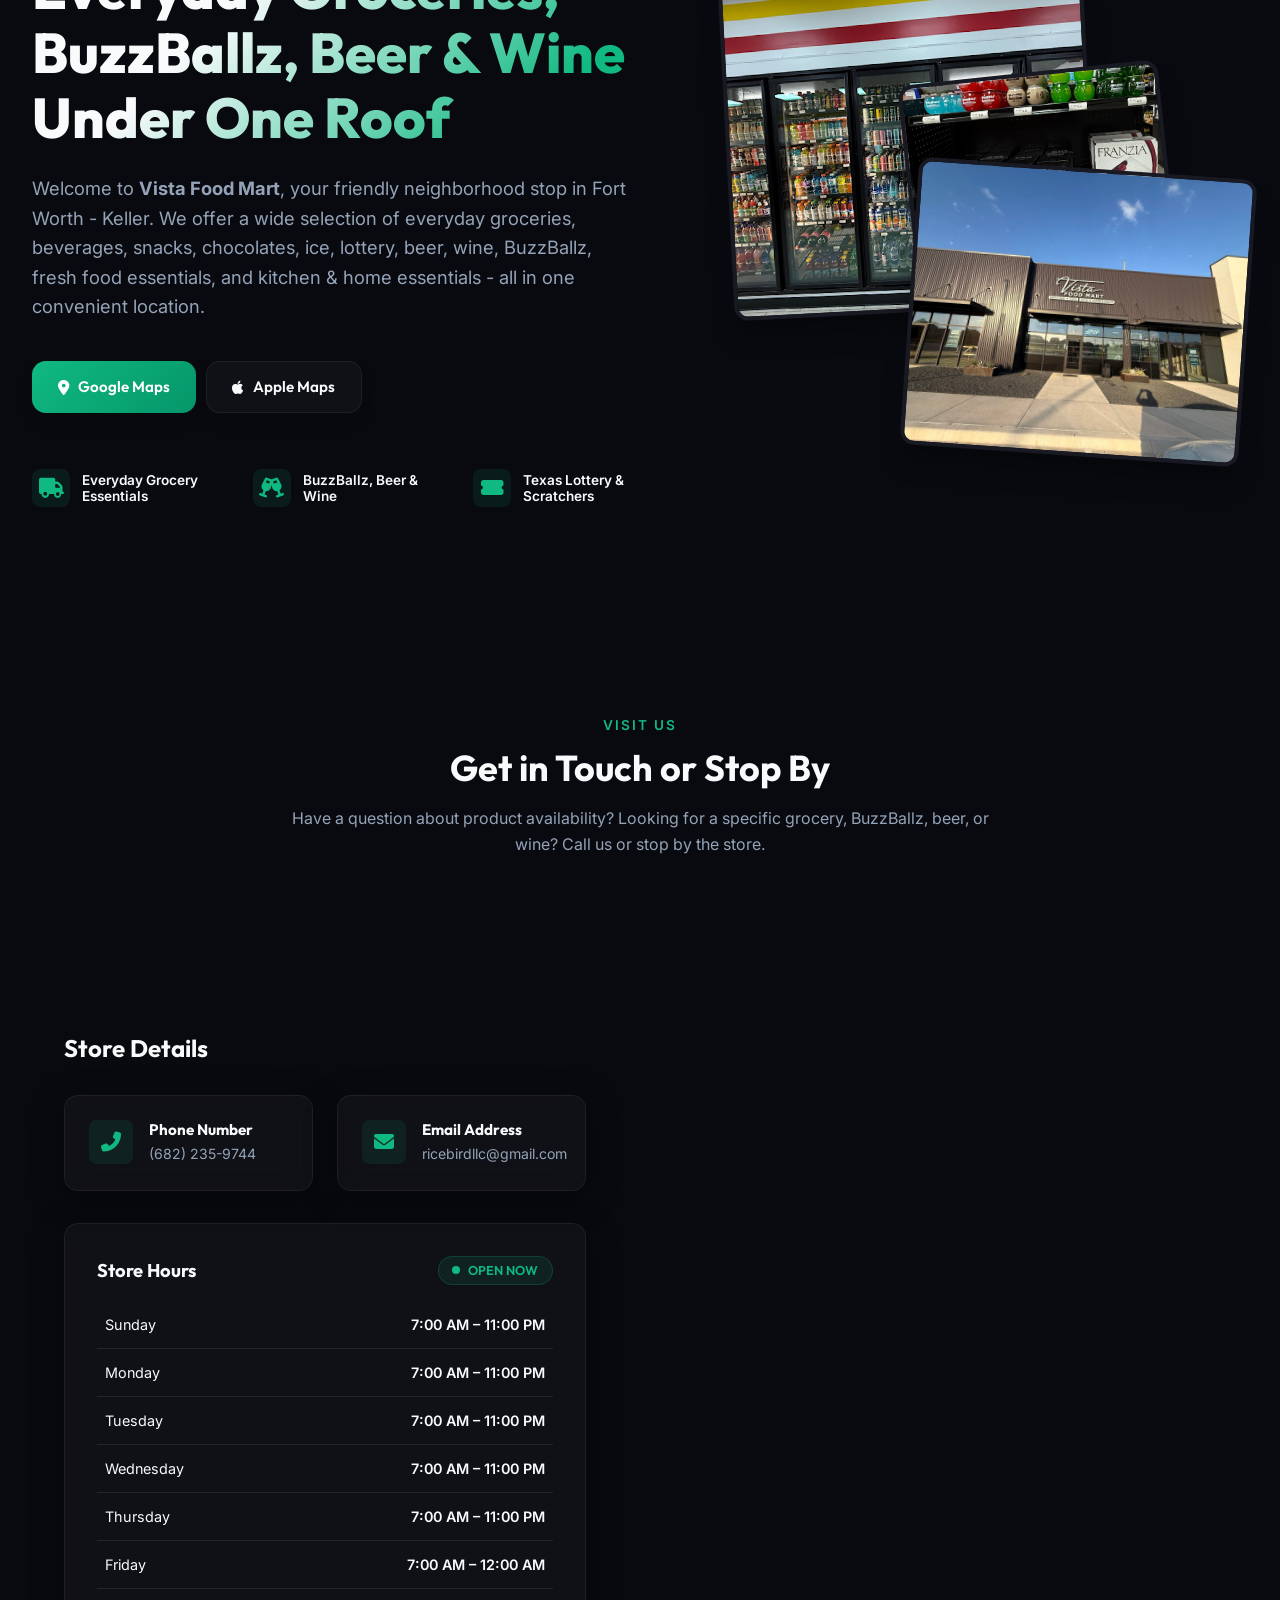
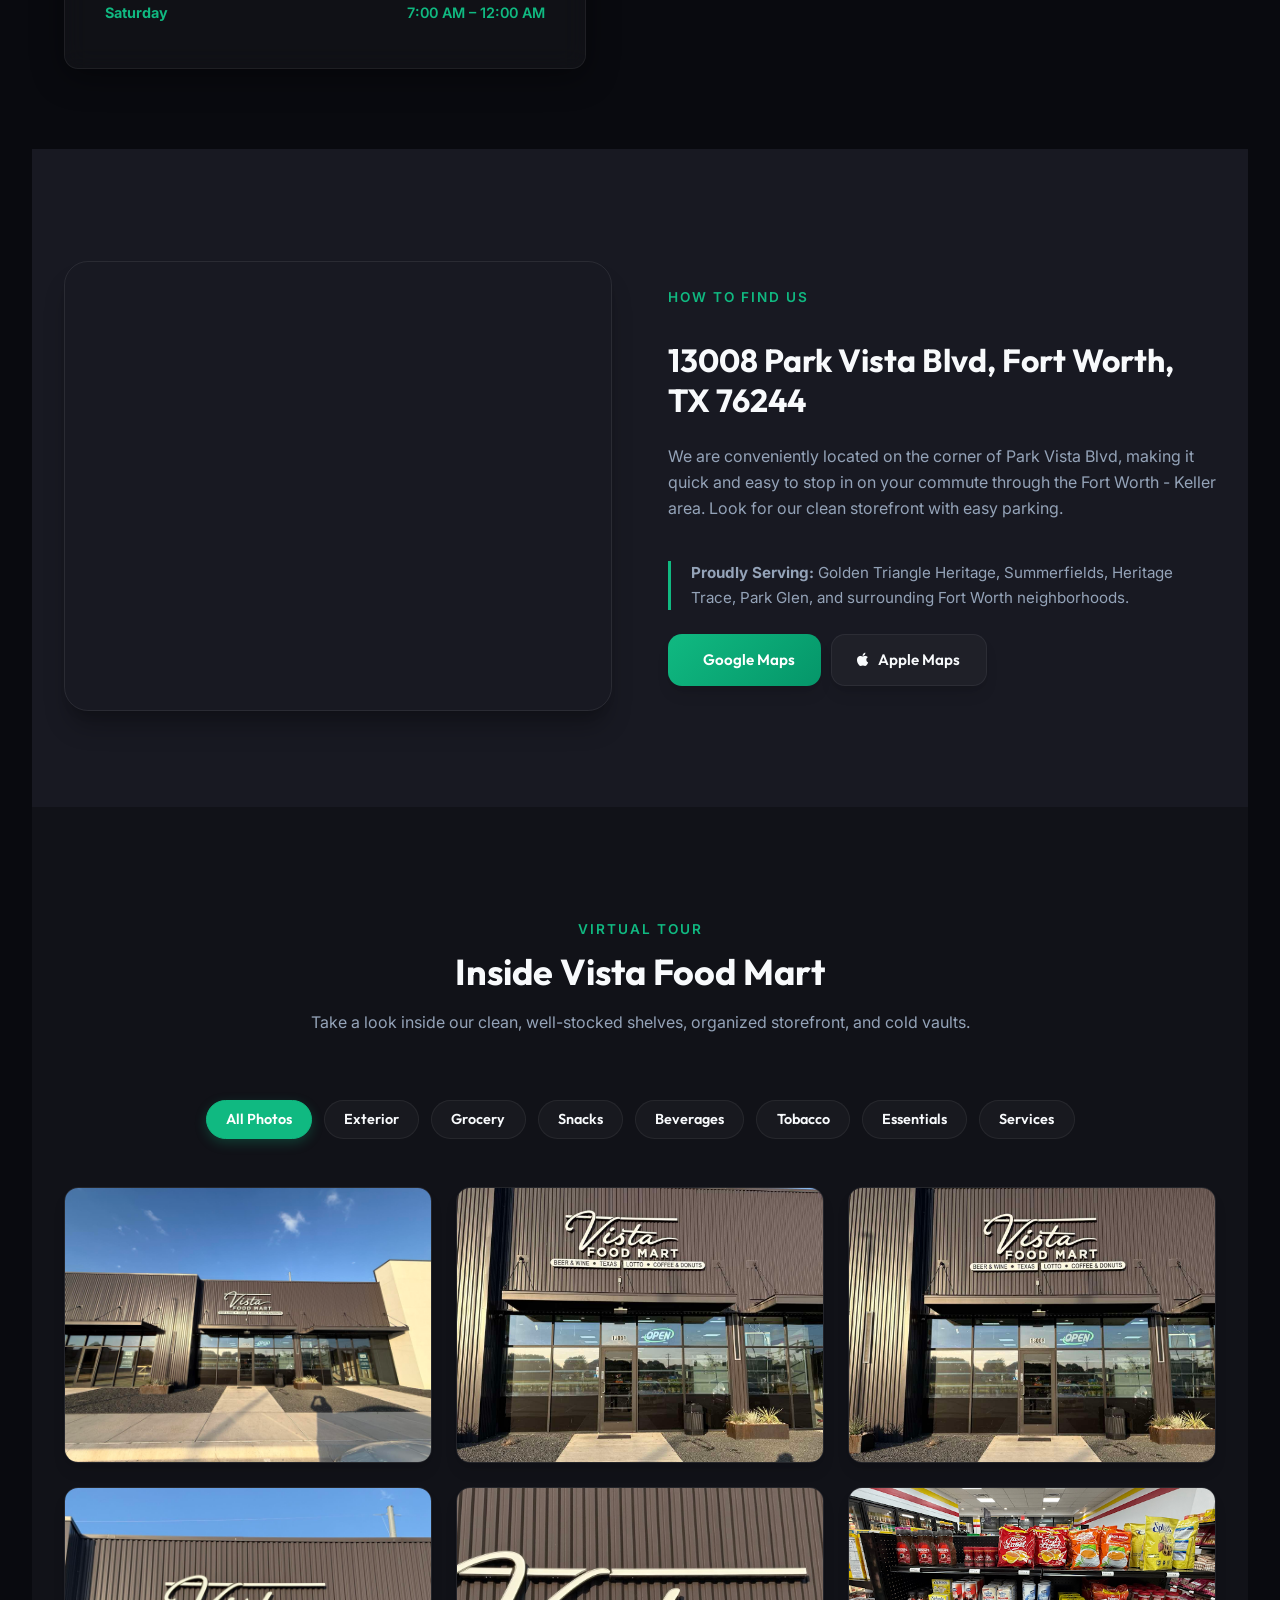
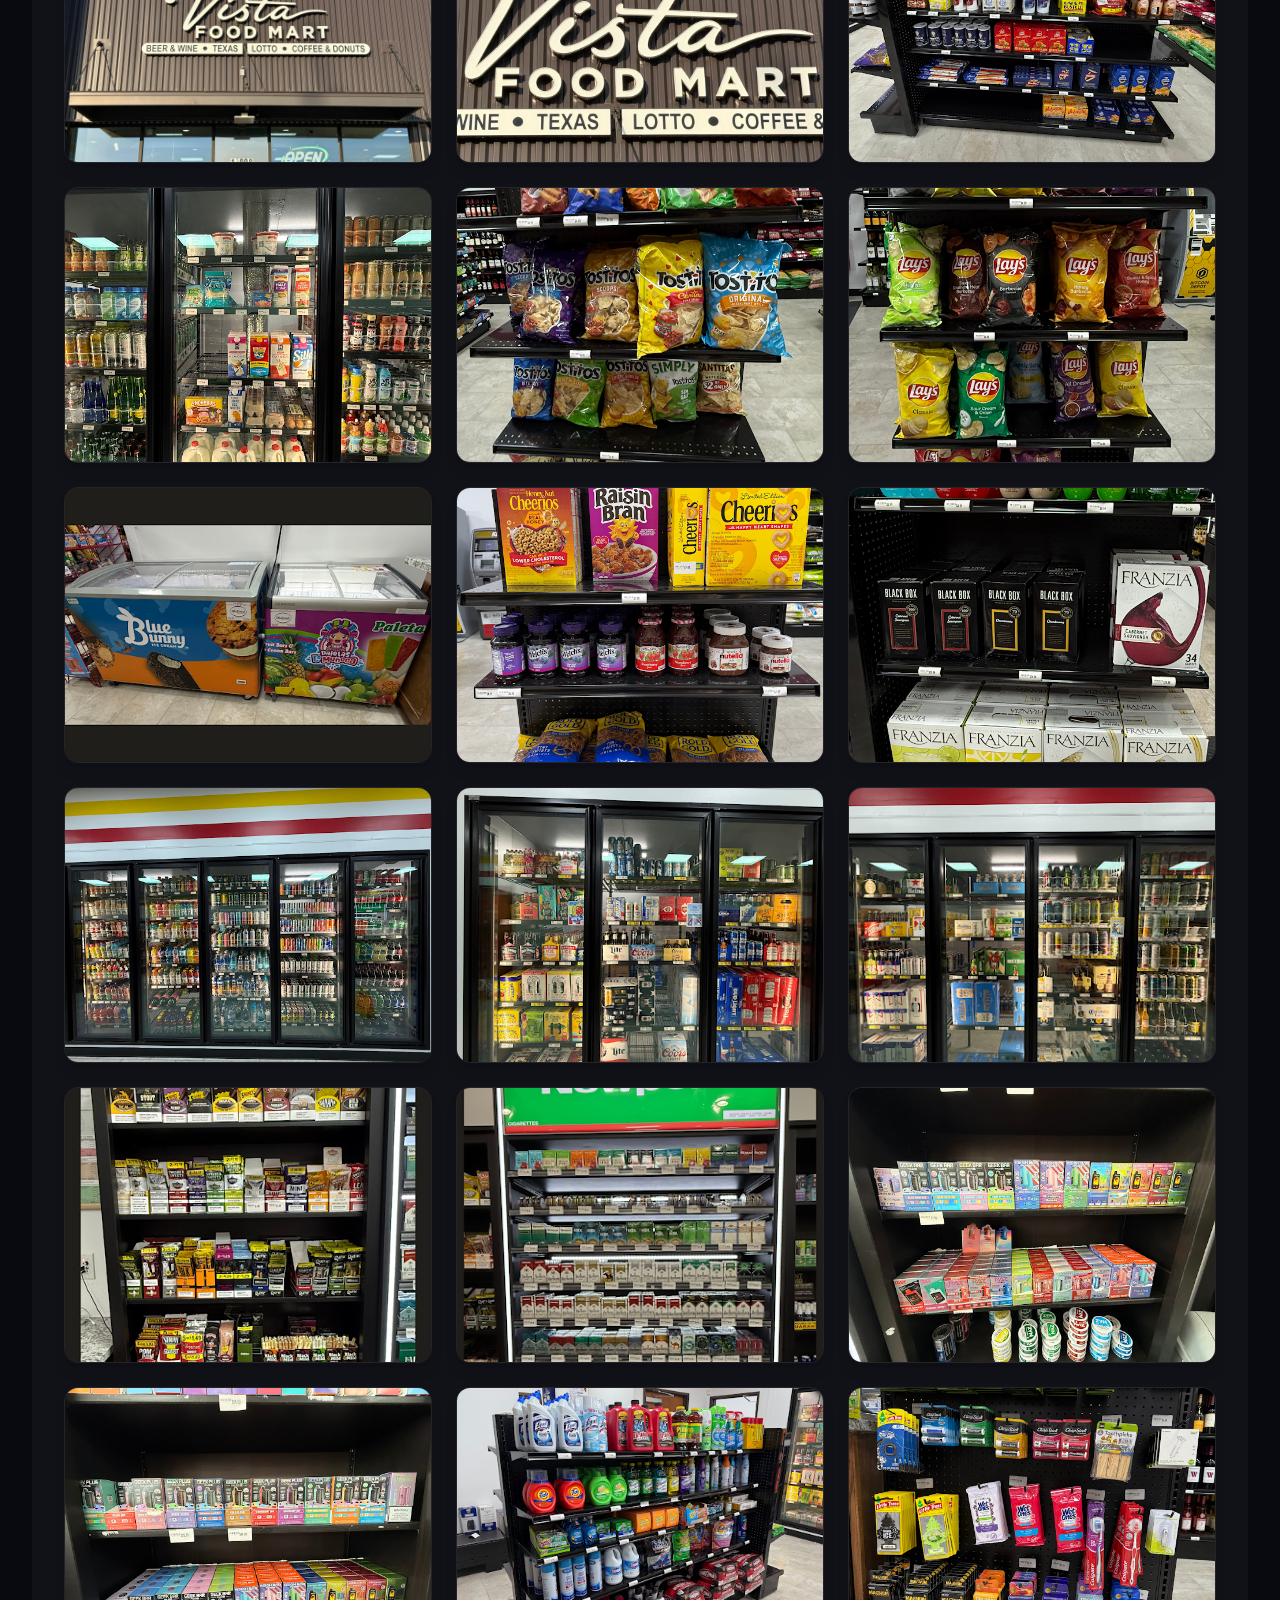
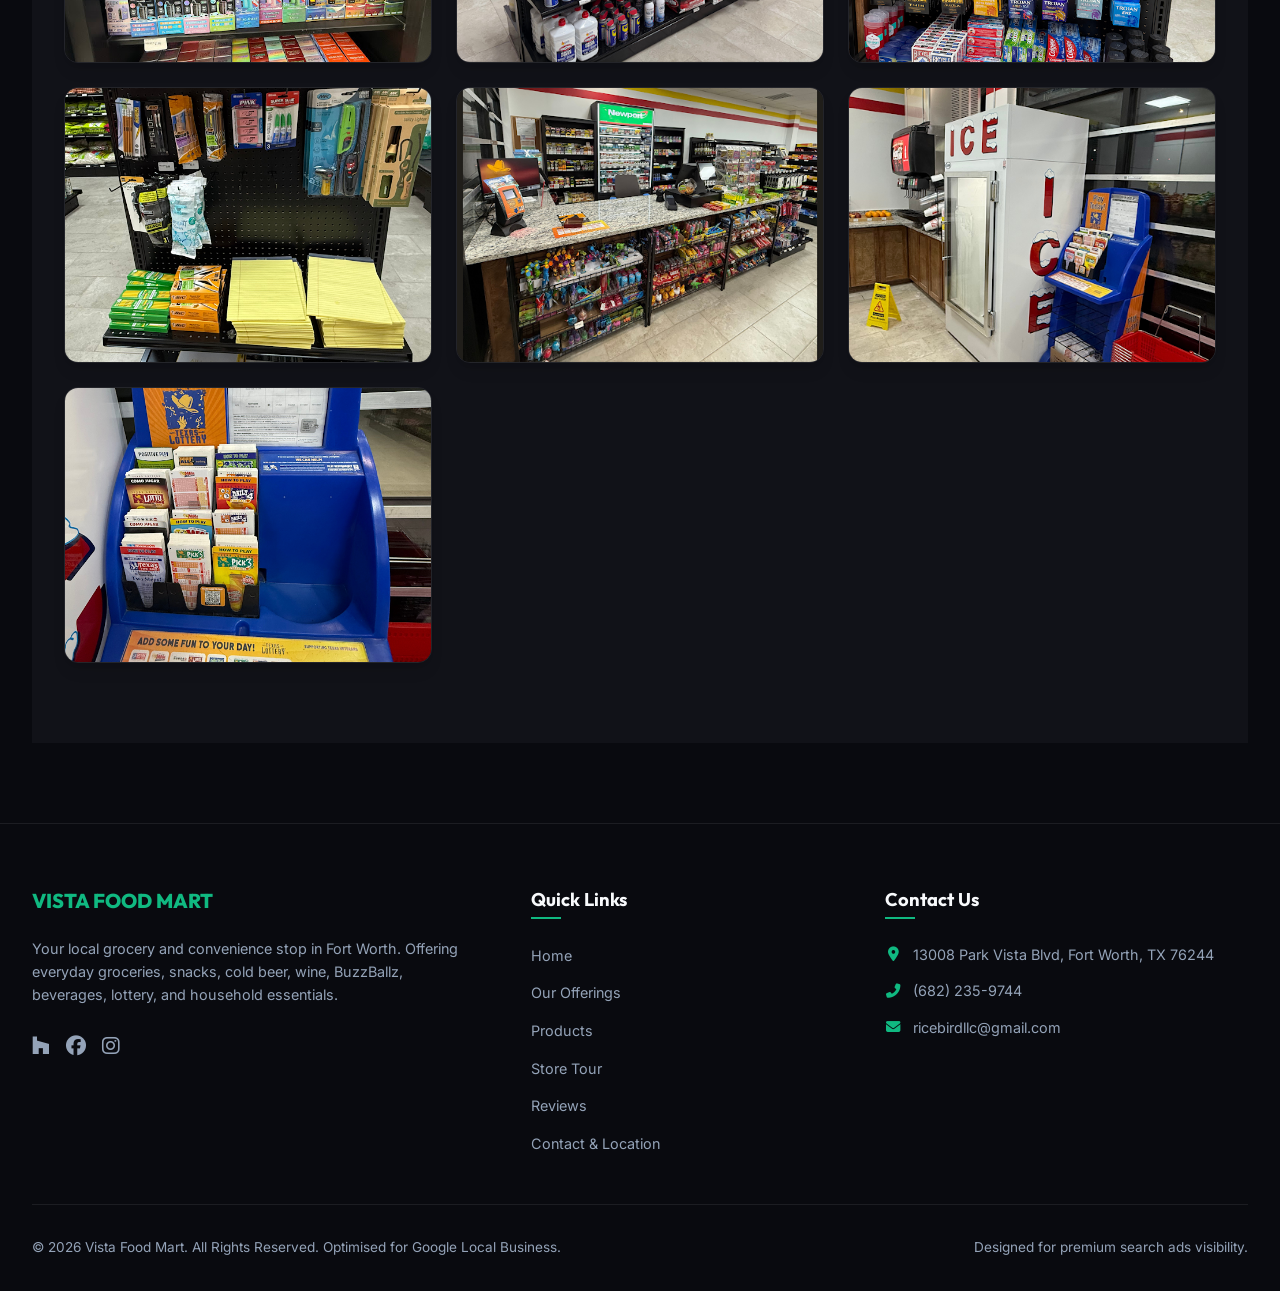
==== commit 81e5f802: "Update BuzzBallz image source in index.html" ====
--- a/index.html
+++ b/index.html
@@ -186,7 +186,7 @@
 
         <!-- BuzzBallz -->
         <div class="service-card glass-card" style="overflow: hidden; padding: 0;">
-          <img src="./photo/Beverages/buzzball.JPG" alt="BuzzBallz Ready-to-Drink Cocktails"
+          <img src="./photo/Beverages/buzzballreal.JPG" alt="BuzzBallz Ready-to-Drink Cocktails"
             style="width: 100%; height: 160px; object-fit: cover;">
           <div style="padding: 1.5rem;">
             <div class="service-icon"><i class="fas fa-cocktail"></i></div>
